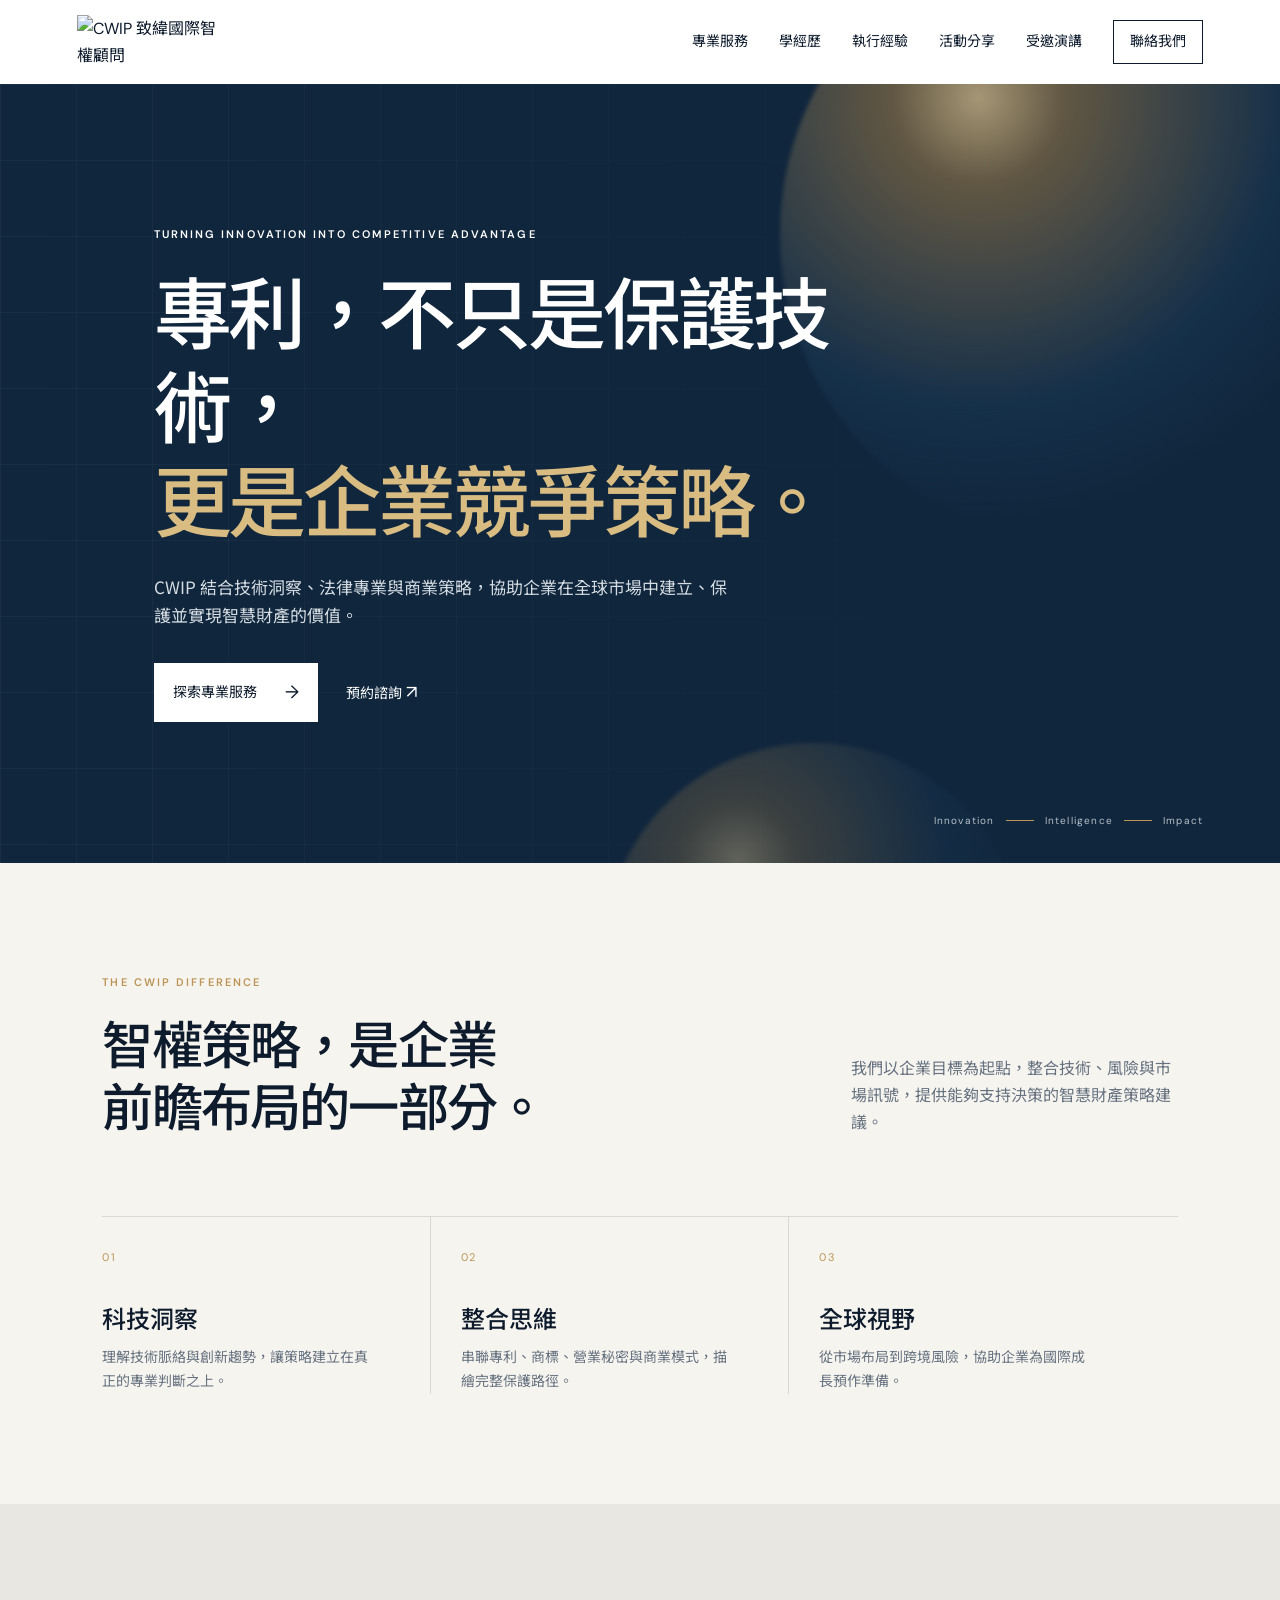
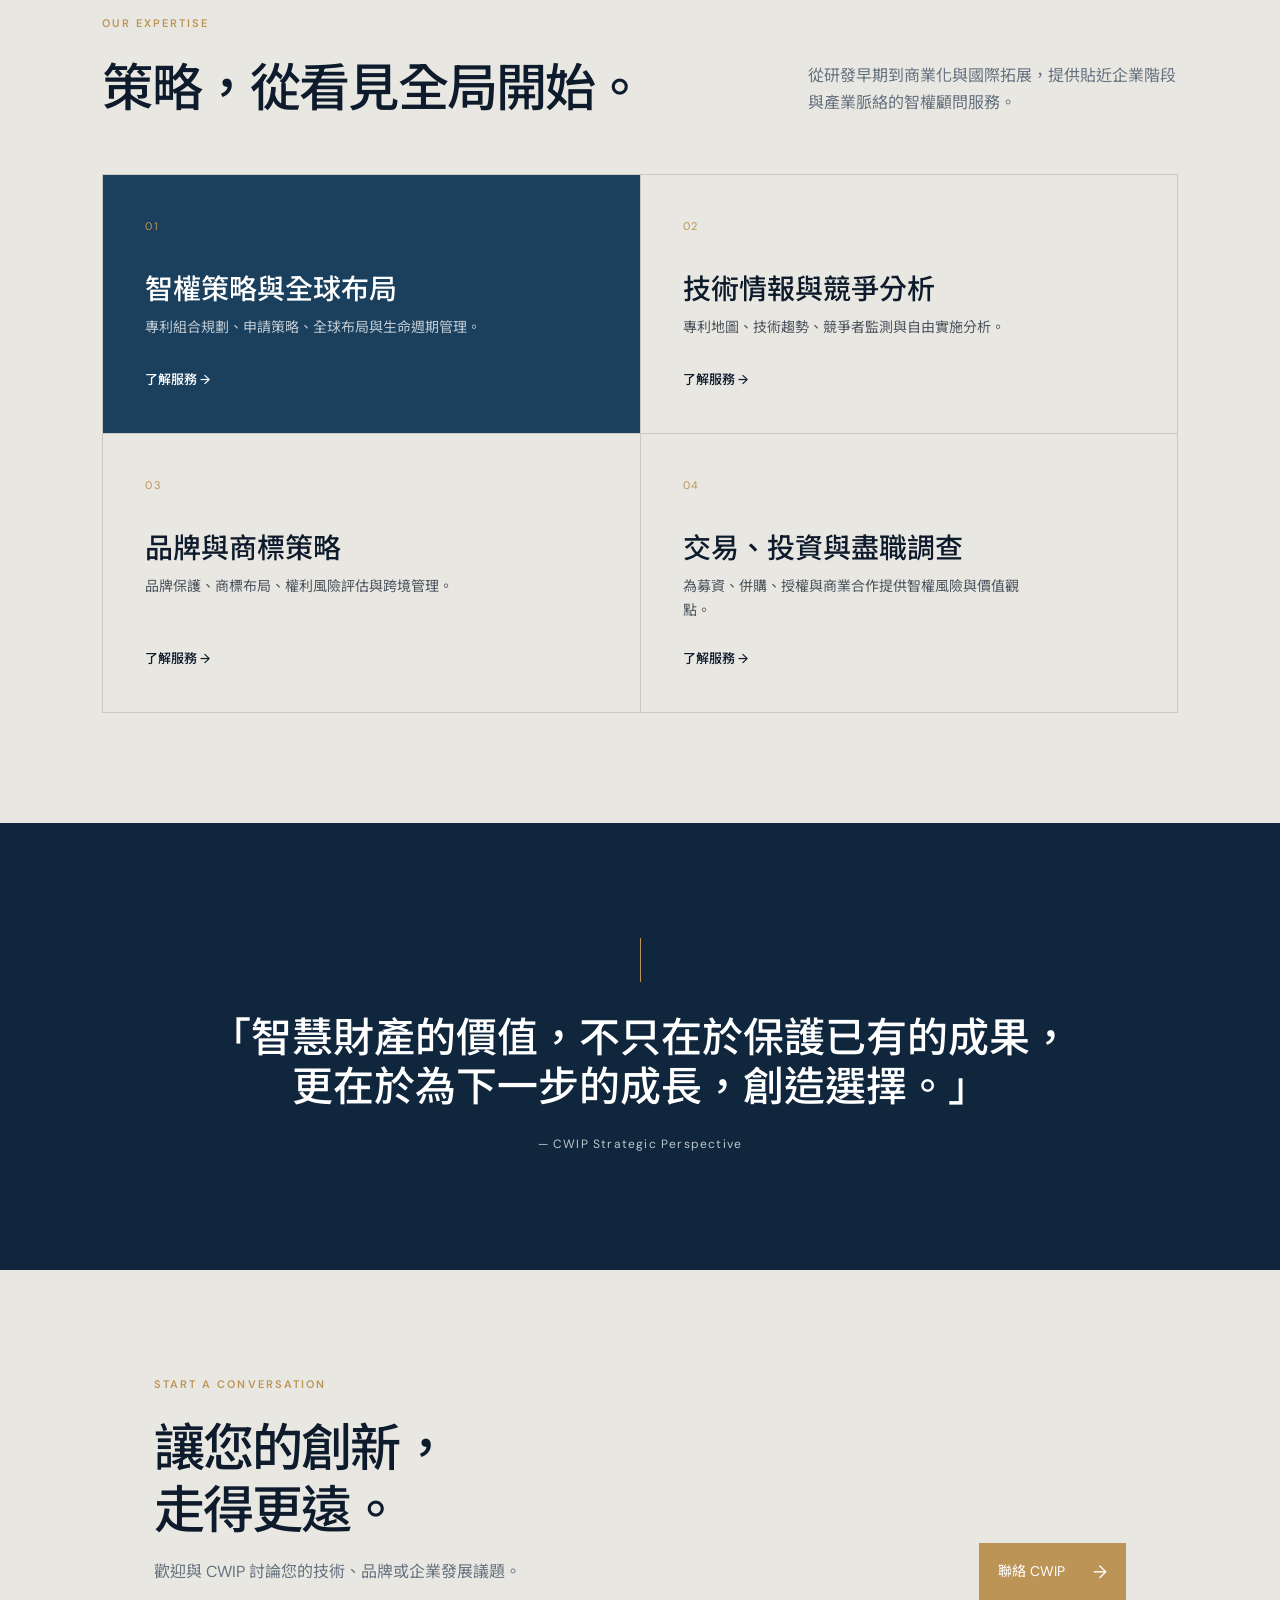
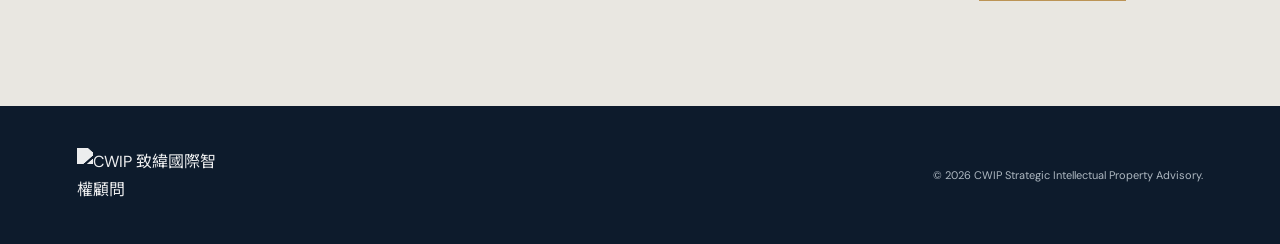
==== index.html @ 41dd4992 "Add files via upload" ====
<!doctype html>
<html lang="zh-Hant">
<head>
<meta charset="UTF-8">
<meta name="viewport" content="width=device-width,initial-scale=1.0">
<meta name="description" content="CWIP 致緯國際智權顧問｜連結創新、智慧財產與企業價值。">
<title>CWIP｜致緯國際智權顧問</title>
<link rel="preconnect" href="https://fonts.googleapis.com">
<link rel="preconnect" href="https://fonts.gstatic.com" crossorigin>
<link href="https://fonts.googleapis.com/css2?family=DM+Sans:wght@400;500;600&family=Noto+Sans+TC:wght@400;500;600&family=Playfair+Display:wght@500;600&display=swap" rel="stylesheet">
<link rel="stylesheet" href="styles.css">
</head>
<body>
<header class="site-header">
<a class="brand" href="#home" aria-label="CWIP 首頁">
<img class="brand-logo" src="assets/cwip-logo.png" alt="CWIP 致緯國際智權顧問">
<span>
<b>CWIP</b>
<small>致緯國際智權顧問</small>
</span>
</a>
<button class="menu-toggle" aria-label="開啟選單" aria-expanded="false">☰</button>
<nav>
<a href="#expertise">專業服務</a>
<a href="profile.html">學經歷</a>
<a href="experience.html">執行經驗</a>
<a href="profile.html#activities">活動分享</a>
<a href="talks.html">受邀演講</a>
<a href="#contact" class="nav-cta">聯絡我們</a>
</nav>
</header>
<main id="home">
<section class="hero">
<div class="hero-grid">
</div>
<div class="orb orb-one">
</div>
<div class="orb orb-two">
</div>
<div class="hero-content">
<p class="eyebrow">TURNING INNOVATION INTO COMPETITIVE ADVANTAGE</p>
<h1>專利，不只是保護技術，<br>
<em>更是企業競爭策略。</em>
</h1>
<p class="hero-copy">CWIP 結合技術洞察、法律專業與商業策略，協助企業在全球市場中建立、保護並實現智慧財產的價值。</p>
<div class="actions">
<a class="button light" href="#expertise">探索專業服務 <span>→</span>
</a>
<a class="text-link" href="#contact">預約諮詢 <span>↗</span>
</a>
</div>
</div>
<div class="hero-signature">
<span>Innovation</span>
<i>
</i>
<span>Intelligence</span>
<i>
</i>
<span>Impact</span>
</div>
</section>
<section class="intro section">
<p class="eyebrow gold">THE CWIP DIFFERENCE</p>
<div class="split-heading">
<h2>智權策略，是企業<br>前瞻布局的一部分。</h2>
<p>我們以企業目標為起點，整合技術、風險與市場訊號，提供能夠支持決策的智慧財產策略建議。</p>
</div>
<div class="pillars">
<article>
<span>01</span>
<h3>科技洞察</h3>
<p>理解技術脈絡與創新趨勢，讓策略建立在真正的專業判斷之上。</p>
</article>
<article>
<span>02</span>
<h3>整合思維</h3>
<p>串聯專利、商標、營業秘密與商業模式，描繪完整保護路徑。</p>
</article>
<article>
<span>03</span>
<h3>全球視野</h3>
<p>從市場布局到跨境風險，協助企業為國際成長預作準備。</p>
</article>
</div>
</section>
<section class="services section" id="expertise">
<div class="section-top">
<div>
<p class="eyebrow gold">OUR EXPERTISE</p>
<h2>策略，從看見全局開始。</h2>
</div>
<p>從研發早期到商業化與國際拓展，提供貼近企業階段與產業脈絡的智權顧問服務。</p>
</div>
<div class="service-grid">
<a href="experience.html" class="service-card featured">
<span>01</span>
<h3>智權策略與全球布局</h3>
<p>專利組合規劃、申請策略、全球布局與生命週期管理。</p>
<b>了解服務 →</b>
</a>
<a href="experience.html" class="service-card">
<span>02</span>
<h3>技術情報與競爭分析</h3>
<p>專利地圖、技術趨勢、競爭者監測與自由實施分析。</p>
<b>了解服務 →</b>
</a>
<a href="experience.html" class="service-card">
<span>03</span>
<h3>品牌與商標策略</h3>
<p>品牌保護、商標布局、權利風險評估與跨境管理。</p>
<b>了解服務 →</b>
</a>
<a href="experience.html" class="service-card">
<span>04</span>
<h3>交易、投資與盡職調查</h3>
<p>為募資、併購、授權與商業合作提供智權風險與價值觀點。</p>
<b>了解服務 →</b>
</a>
</div>
</section>
<section class="statement">
<div class="statement-line">
</div>
<blockquote>「智慧財產的價值，不只在於保護已有的成果，<br>更在於為下一步的成長，創造選擇。」</blockquote>
<p>— CWIP Strategic Perspective</p>
</section>
<section class="contact" id="contact">
<div>
<p class="eyebrow gold">START A CONVERSATION</p>
<h2>讓您的創新，<br>走得更遠。</h2>
<p>歡迎與 CWIP 討論您的技術、品牌或企業發展議題。</p>
</div>
<a class="button gold-button" href="mailto:info@cwip.com.tw">聯絡 CWIP <span>→</span>
</a>
</section>
</main>
<footer>
<a class="brand" href="#home">
<img class="brand-logo" src="assets/cwip-logo.png" alt="CWIP 致緯國際智權顧問">
<span>
<b>CWIP</b>
<small>致緯國際智權顧問</small>
</span>
</a>
<p>© 2026 CWIP Strategic Intellectual Property Advisory.</p>
</footer>
<script src="script.js">
</script>
</body>
</html>
---- styles.css ----
:root{--ink:#0d1b2c;--navy:#10263d;--blue:#1b405e;--gold:#bc9455;--paper:#f6f4ef;--muted:#667280}
*{box-sizing:border-box}
html{scroll-behavior:smooth}
body{margin:0;color:var(--ink);background:var(--paper);font-family:"DM Sans","Noto Sans TC",sans-serif;font-size:16px;line-height:1.7}
.skip-link{position:fixed;left:20px;top:-60px;z-index:99;background:#fff;color:var(--ink);padding:10px 16px;text-decoration:none;box-shadow:0 6px 20px #0003}.skip-link:focus{top:14px}
.site-header{height:84px;background:#fff;display:flex;align-items:center;justify-content:space-between;padding:0 clamp(24px,6vw,110px);position:relative;z-index:5}
.brand{display:flex;align-items:center;gap:10px;text-decoration:none;color:var(--ink)}
.brand-mark{width:36px;height:36px;fill:none;stroke:var(--gold);stroke-width:2.3;stroke-linecap:round;stroke-linejoin:round}
.brand b{display:block;font-size:20px;line-height:1;letter-spacing:.12em}
.brand small{display:block;font-size:11px;line-height:1.5;letter-spacing:.08em;margin-top:3px}
.site-header nav{display:flex;align-items:center;gap:31px}
.site-header nav a{color:var(--ink);font-size:14px;text-decoration:none}
.site-header nav a[aria-current="page"]{color:var(--gold);font-weight:600}
.site-header .nav-cta{border:1px solid var(--ink);padding:9px 16px}
.menu-toggle{display:none;border:0;background:none;font-size:24px}
.hero{min-height:650px;background:var(--navy);color:white;position:relative;overflow:hidden;padding:clamp(70px,11vw,145px) clamp(24px,12vw,215px)}
.hero-grid{position:absolute;inset:0;background-image:linear-gradient(#ffffff0a 1px,transparent 1px),linear-gradient(90deg,#ffffff0a 1px,transparent 1px);background-size:76px 76px;mask-image:linear-gradient(90deg,#000,transparent 80%)}
.orb{position:absolute;border-radius:50%;filter:blur(2px);background:radial-gradient(circle at 32% 28%,#d8bd88 0,#7c6745 14%,#18344e 50%,transparent 70%);opacity:.75}
.orb-one{height:620px;width:620px;right:-120px;top:-160px}
.orb-two{height:420px;width:420px;right:20%;bottom:-300px;opacity:.4}
.hero-content{position:relative;max-width:770px}
.eyebrow{font-size:11px;letter-spacing:.19em;font-weight:600;margin:0 0 22px}
.gold{color:var(--gold)}
h1,h2,h3,blockquote{font-family:"Playfair Display","Noto Sans TC",serif;font-weight:500;line-height:1.2}
h1{font-size:clamp(45px,6.1vw,81px);letter-spacing:-.04em;margin:0 0 26px}
h1 em{color:#d9bc82;font-style:normal}
.hero-copy{font-family:"Noto Sans TC",sans-serif;max-width:580px;font-size:17px;color:#d4dce2;margin:0 0 33px}
.actions{display:flex;align-items:center;gap:28px}
.button{display:inline-flex;gap:28px;align-items:center;text-decoration:none;padding:14px 19px;font-size:14px;transition:.2s}
.button:hover{transform:translateY(-2px)}
.button.light{background:#fff;color:var(--ink)}
.button span,.text-link span{font-size:18px}
.text-link{color:white;text-decoration:none;font-size:14px}
.hero-signature{position:absolute;bottom:34px;right:clamp(24px,6vw,110px);font-size:10px;letter-spacing:.12em;color:#b7c1c9;display:flex;gap:11px;align-items:center}
.hero-signature i{width:28px;height:1px;background:var(--gold)}
.section{padding:110px clamp(24px,8vw,145px)}
.split-heading{display:grid;grid-template-columns:1.35fr .65fr;gap:70px;align-items:end}
.split-heading h2,.section-top h2,.contact h2{font-size:clamp(34px,4vw,56px);letter-spacing:-.035em;margin:0}
.split-heading p,.section-top>p{color:var(--muted);margin:0;max-width:370px}
.pillars{display:grid;grid-template-columns:repeat(3,1fr);gap:0;margin-top:80px;border-top:1px solid #d9d8d3}
.pillars article{padding:25px 30px 0 0;border-right:1px solid #d9d8d3;margin-right:30px}
.pillars article:last-child{border:0}
.pillars span,.service-card span{font-size:11px;color:var(--gold);letter-spacing:.14em}
.pillars h3{font-size:24px;margin:35px 0 13px}
.pillars p{font-size:14px;margin:0;color:var(--muted);max-width:270px}
.services{background:#e9e7e1}
.section-top{display:flex;align-items:end;justify-content:space-between;gap:35px}
.service-grid{display:grid;grid-template-columns:repeat(2,1fr);margin-top:58px;gap:1px;background:#c9c8c2;border:1px solid #c9c8c2}
.service-card{color:var(--ink);background:#e9e7e1;text-decoration:none;padding:42px;min-height:258px;display:flex;flex-direction:column;transition:.25s}
.service-card:hover{background:#fff}
.service-card.featured{background:var(--blue);color:#fff}
.service-card h3{font-size:28px;margin:35px 0 12px}
.service-card p{font-size:14px;color:inherit;opacity:.72;max-width:350px;margin:0}
.service-card b{font-size:13px;margin-top:auto;padding-top:25px;font-weight:500}
.statement{background:var(--navy);color:#fff;padding:115px clamp(24px,12vw,215px);text-align:center}
.statement-line{width:1px;height:44px;background:var(--gold);margin:0 auto 29px}
.statement blockquote{font-size:clamp(25px,3.2vw,43px);margin:0}
.statement p{color:#bdc7ce;font-size:12px;letter-spacing:.1em;margin:25px 0 0}
.perspective{background:#fff}
.dark{color:var(--ink)}
.insight-grid{display:grid;grid-template-columns:1.25fr 1fr 1fr;gap:20px;margin-top:54px}
.insight{background:var(--paper);padding:31px;min-height:260px;display:flex;flex-direction:column}
.main-insight{background:var(--blue);color:#fff}
.insight p{font-size:10px;letter-spacing:.13em;margin:0;color:var(--gold)}
.insight h3{font-size:25px;margin:24px 0}
.insight a{color:inherit;text-decoration:none;font-size:13px;margin-top:auto}
.contact{display:flex;justify-content:space-between;gap:40px;align-items:end;padding:105px clamp(24px,12vw,215px);background:#e9e7e1}
.contact h2{margin:0 0 20px}
.contact p:not(.eyebrow){color:var(--muted)}
.gold-button{background:var(--gold);color:#fff;white-space:nowrap}
footer{padding:42px clamp(24px,6vw,110px);background:var(--ink);color:#aeb8c1;display:flex;align-items:center;justify-content:space-between}
footer .brand{color:white}
footer p{font-size:11px;margin:0}
@media(max-width:720px){.site-header{height:70px}
.menu-toggle{display:block}
.site-header nav{display:none;position:absolute;top:70px;left:0;right:0;background:#fff;padding:20px 24px;flex-direction:column;align-items:flex-start;gap:18px;box-shadow:0 8px 16px #0002}
.site-header nav.open{display:flex}
.hero{min-height:625px;padding-top:100px}
.hero-signature{left:24px;right:auto}
.split-heading,.section-top{display:block}
.split-heading p,.section-top>p{margin-top:25px}
.pillars,.service-grid,.insight-grid{grid-template-columns:1fr}
.pillars{margin-top:50px}
.pillars article{border-right:0;border-bottom:1px solid #d9d8d3;margin:0;padding:25px 0}
.pillars article:last-child{border-bottom:0}
.service-card{min-height:225px;padding:30px}
.contact{display:block;padding-top:75px;padding-bottom:75px}
.contact .button{margin-top:25px}
footer{display:block}
footer p{margin-top:20px}
.section{padding-top:75px;padding-bottom:75px}
}

.brand-logo{width:150px;height:54px;object-fit:cover;object-position:center}.brand:has(.brand-logo) span{display:none}footer .brand-logo{filter:brightness(0) invert(1);opacity:.92}.page-hero{padding:112px clamp(24px,12vw,215px) 126px;background:var(--navy);color:#fff;position:relative;overflow:hidden}
.page-hero:after{content:"";position:absolute;width:560px;height:560px;border:1px solid #bc945566;border-radius:50%;right:-180px;top:-100px;box-shadow:0 0 0 65px #bc945511,0 0 0 130px #bc94550b}
.page-hero>*{position:relative;z-index:1}
.page-hero h1{max-width:860px}
.profile-hero-copy>p:last-child,.page-hero>p:last-child{max-width:570px;color:#c4d0d8;font-family:"Noto Sans TC",sans-serif}
.profile-hero-copy{position:relative;z-index:1}.profile-highlights{position:relative;z-index:1;display:grid;grid-template-columns:repeat(3,1fr);max-width:850px;margin:62px 0 0;border-top:1px solid #ffffff30}.profile-highlights div{padding:19px 25px 0 0}.profile-highlights dt{font:500 21px "Playfair Display","Noto Sans TC",serif;color:#d9bc82}.profile-highlights dd{margin:3px 0 0;color:#aebcc7;font-size:12px;letter-spacing:.06em}.profile-subnav{position:sticky;top:0;z-index:4;display:flex;justify-content:center;gap:clamp(22px,4vw,56px);padding:15px 24px;background:#f6f4eff2;border-bottom:1px solid #d9d8d3;backdrop-filter:blur(12px)}.profile-subnav a{color:var(--ink);font-size:13px;text-decoration:none}.profile-subnav a:hover{color:var(--gold)}
.profile-intro{display:grid;grid-template-columns:.6fr .48fr 1.05fr;gap:54px;align-items:center}.profile-photo{margin:0;height:400px;background:#d7d8d8;overflow:hidden}.profile-photo img{width:100%;height:100%;object-fit:cover;object-position:center top}
.profile-photo{position:relative}.profile-photo figcaption{position:absolute;left:0;right:0;bottom:0;padding:32px 16px 13px;background:linear-gradient(transparent,#0d1b2ccc);color:#fff;font-size:10px;letter-spacing:.08em}
.profile-name h2{font-size:clamp(48px,5vw,70px);margin:0}
.monogram{margin-top:31px;width:76px;height:76px;display:grid;place-items:center;border:1px solid var(--gold);font:500 27px "Playfair Display";color:var(--gold)}
.lead{font-family:"Playfair Display","Noto Sans TC",serif;font-size:27px;line-height:1.55;margin-top:0}
.profile-intro p:not(.lead){color:var(--muted)}
.expertise-tags{display:flex;flex-wrap:wrap;gap:8px;margin-top:24px}.expertise-tags span{border:1px solid #d0ccc1;padding:6px 11px;color:var(--blue);font-size:12px;background:#fff}
.profile-section{background:#e9e7e1}
.profile-section h2,.qualifications h2{font-size:clamp(35px,4vw,54px);margin:0 0 45px}
.credential-grid{display:grid;grid-template-columns:repeat(2,1fr);gap:1px;background:#c9c8c2}
.credential-grid article{background:#e9e7e1;padding:37px}
.credential-grid h3{font-size:28px;margin:31px 0 10px}
.credential-grid p{margin:0;color:var(--muted)}
.career-section{background:#fff}
.timeline{margin-top:55px;border-top:1px solid #d9d8d3}
.timeline div{display:flex;justify-content:space-between;gap:30px;padding:20px 0;border-bottom:1px solid #d9d8d3}
.timeline b{font-size:17px;font-weight:500}
.timeline span{color:var(--muted);font-size:14px}
.activities{background:#fff}.activity-grid{display:grid;grid-template-columns:repeat(3,1fr);gap:18px;margin-top:54px}.activity-grid figure{margin:0;min-height:220px;position:relative;overflow:hidden;background:#d5d7d8}.activity-grid .activity-wide{grid-column:span 2}.activity-grid img{width:100%;height:100%;position:absolute;inset:0;object-fit:cover;transition:transform .35s}.activity-grid figure:hover img{transform:scale(1.04)}.activity-grid figcaption{position:absolute;bottom:0;left:0;right:0;padding:28px 18px 16px;color:#fff;font-size:13px;background:linear-gradient(transparent,#000b)}.qualifications{background:var(--ink);color:#fff}
.qualification-list{border-top:1px solid #ffffff33}
.qualification-list p{margin:0;padding:18px 0;border-bottom:1px solid #ffffff33;color:#d8e0e5;display:grid;grid-template-columns:54px 1fr;gap:18px}.qualification-list b{color:var(--gold);font:500 14px "Playfair Display"}.qualification-list span{display:block}
.experience-hero{background:#173650}
.project-overview{padding-top:45px;padding-bottom:45px}
.stat-row{display:grid;grid-template-columns:repeat(3,1fr)}
.stat-row div{padding:10px 35px;border-right:1px solid #d9d8d3}
.stat-row div:first-child{padding-left:0}
.stat-row div:last-child{border:0}
.stat-row strong{font:500 clamp(38px,5vw,68px)/1 "Playfair Display";color:var(--gold);display:block}
.stat-row span{font-size:13px;color:var(--muted)}
.project-section{border-top:1px solid #d9d8d3}
.project-section.alternate{background:#e9e7e1}
.case-columns{display:grid;grid-template-columns:1fr 1fr;gap:60px;margin-top:50px}
.case-columns ul{margin:0;padding:0;list-style:none}
.case-columns li{padding:15px 0 15px 20px;border-bottom:1px solid #d9d8d3;position:relative;font-size:15px}
.case-columns li:before{content:"";width:5px;height:5px;border-radius:50%;background:var(--gold);position:absolute;left:0;top:27px}
.governance{margin-top:45px;max-width:830px}
.governance p{font-size:18px;border-left:2px solid var(--gold);padding:7px 0 7px 22px}
.governance b{display:block;font-size:13px;letter-spacing:.1em;text-transform:uppercase;margin-bottom:7px}
.talks-hero{background:#173650}.talk-intro{display:grid;grid-template-columns:.45fr 1.2fr;gap:75px;align-items:center}.talk-intro h2,.talk-section h2,.talk-gallery h2{font-size:clamp(34px,4vw,54px);margin:0 0 20px}.talk-intro p:last-child{max-width:600px;color:var(--muted)}.talk-number{font:500 clamp(100px,14vw,180px)/.8 "Playfair Display";color:var(--gold);letter-spacing:-.08em}.talk-number sup{font-size:.35em;letter-spacing:0}.talk-section{background:#fff;border-top:1px solid #d9d8d3}.talk-section.alternate{background:#e9e7e1}.talk-list{margin-top:45px;border-top:1px solid #d9d8d3}.talk-list div{display:grid;grid-template-columns:.32fr 1fr;gap:30px;padding:24px 0;border-bottom:1px solid #d9d8d3}.talk-list b{font-family:"Playfair Display","Noto Sans TC",serif;font-size:23px;font-weight:500}.talk-list span{color:var(--muted)}.topic-grid{display:grid;grid-template-columns:repeat(3,1fr);gap:1px;background:#c9c8c2;margin-top:45px}.topic-grid article{background:#e9e7e1;padding:29px;font-family:"Playfair Display","Noto Sans TC",serif;font-size:20px;min-height:130px}.talk-gallery{background:#fff}
@media(max-width:720px){.brand-logo{width:126px;height:45px}.page-hero{padding-top:78px;padding-bottom:85px}
.profile-highlights{grid-template-columns:1fr;margin-top:42px}.profile-highlights div{padding:14px 0;border-bottom:1px solid #ffffff20}.profile-subnav{justify-content:flex-start;overflow-x:auto;white-space:nowrap;scrollbar-width:none}.profile-subnav::-webkit-scrollbar{display:none}
.profile-intro,.case-columns{grid-template-columns:1fr;gap:35px}.profile-photo{height:420px}.activity-grid{grid-template-columns:1fr}.activity-grid .activity-wide{grid-column:auto}
.lead{font-size:23px}
.credential-grid{grid-template-columns:1fr}
.timeline div{display:block}
.timeline span{display:block;margin-top:5px}
.stat-row{grid-template-columns:1fr;gap:22px}
.talk-intro{grid-template-columns:1fr;gap:28px}.talk-list div{grid-template-columns:1fr;gap:7px}.topic-grid{grid-template-columns:1fr}
.stat-row div{padding:0;border:0}
.case-columns{margin-top:28px}
}
@media(prefers-reduced-motion:reduce){html{scroll-behavior:auto}*,*:before,*:after{transition-duration:.01ms!important;animation-duration:.01ms!important}}
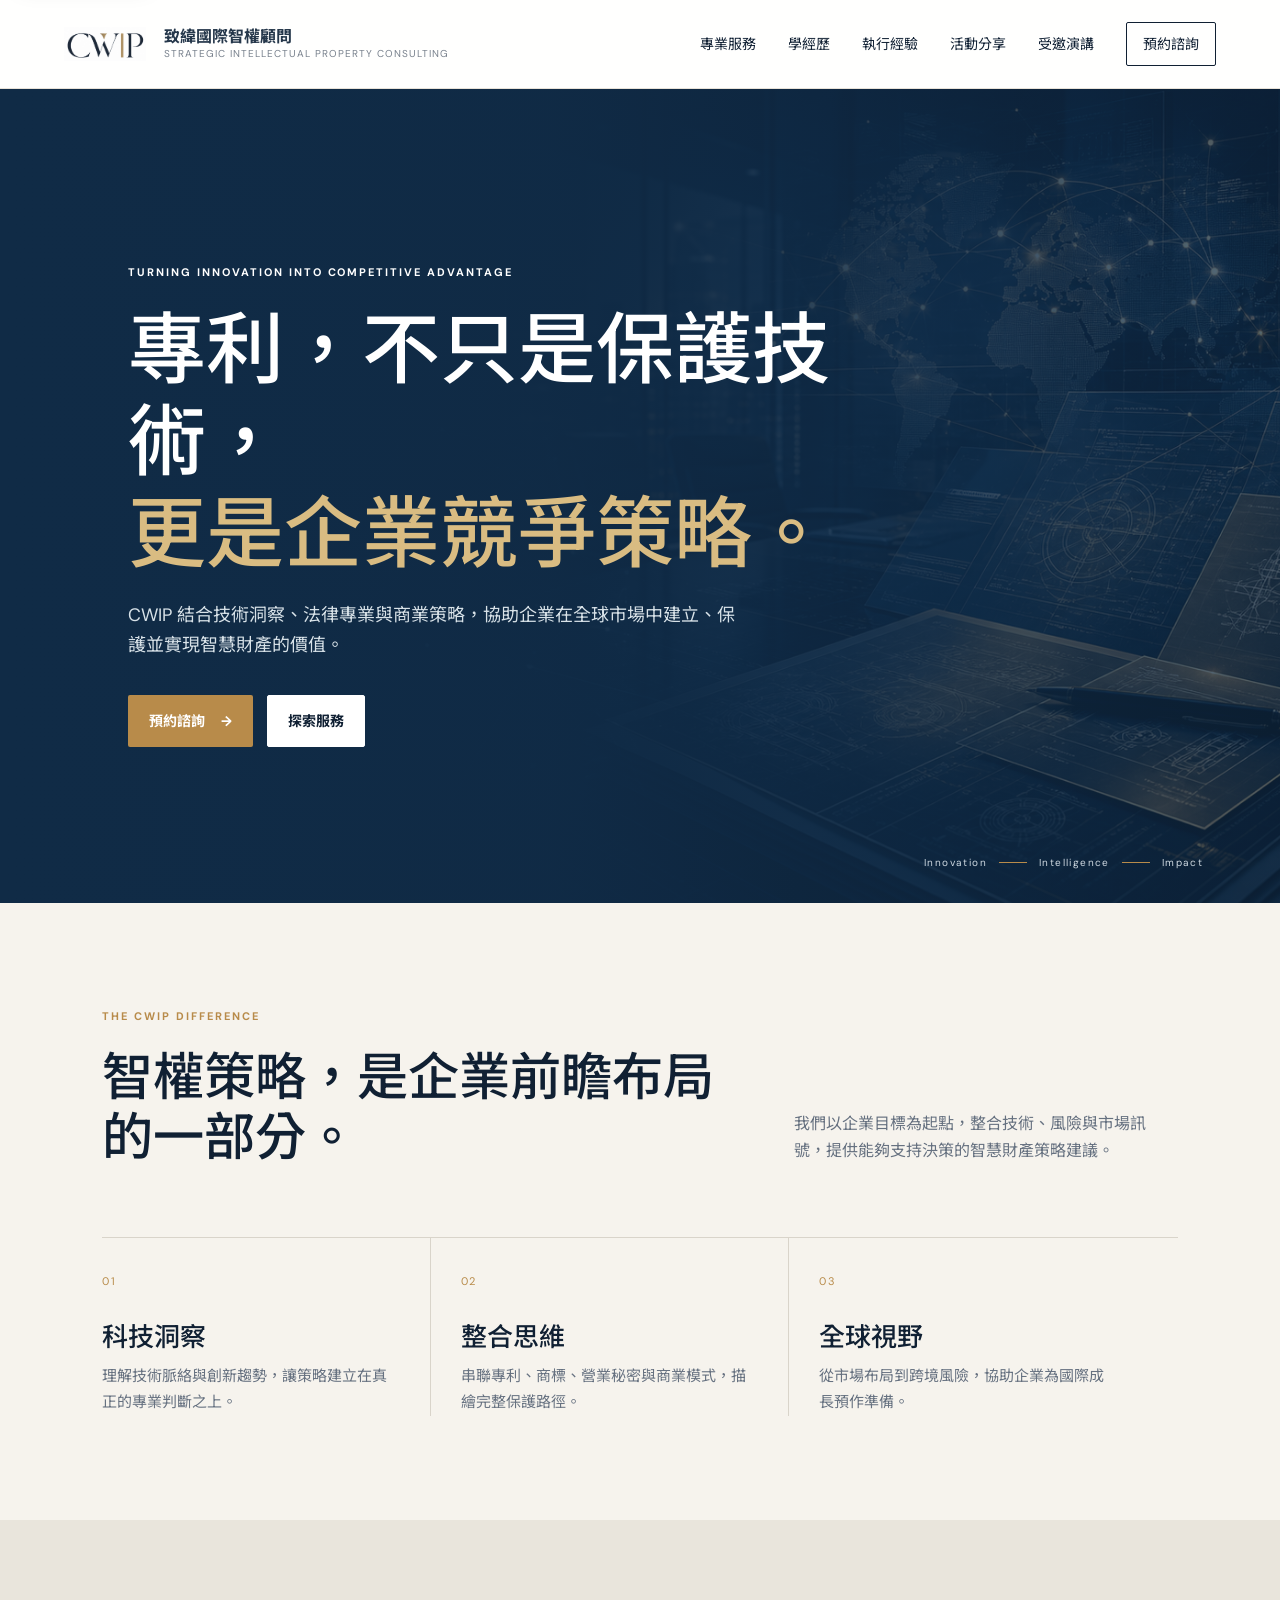
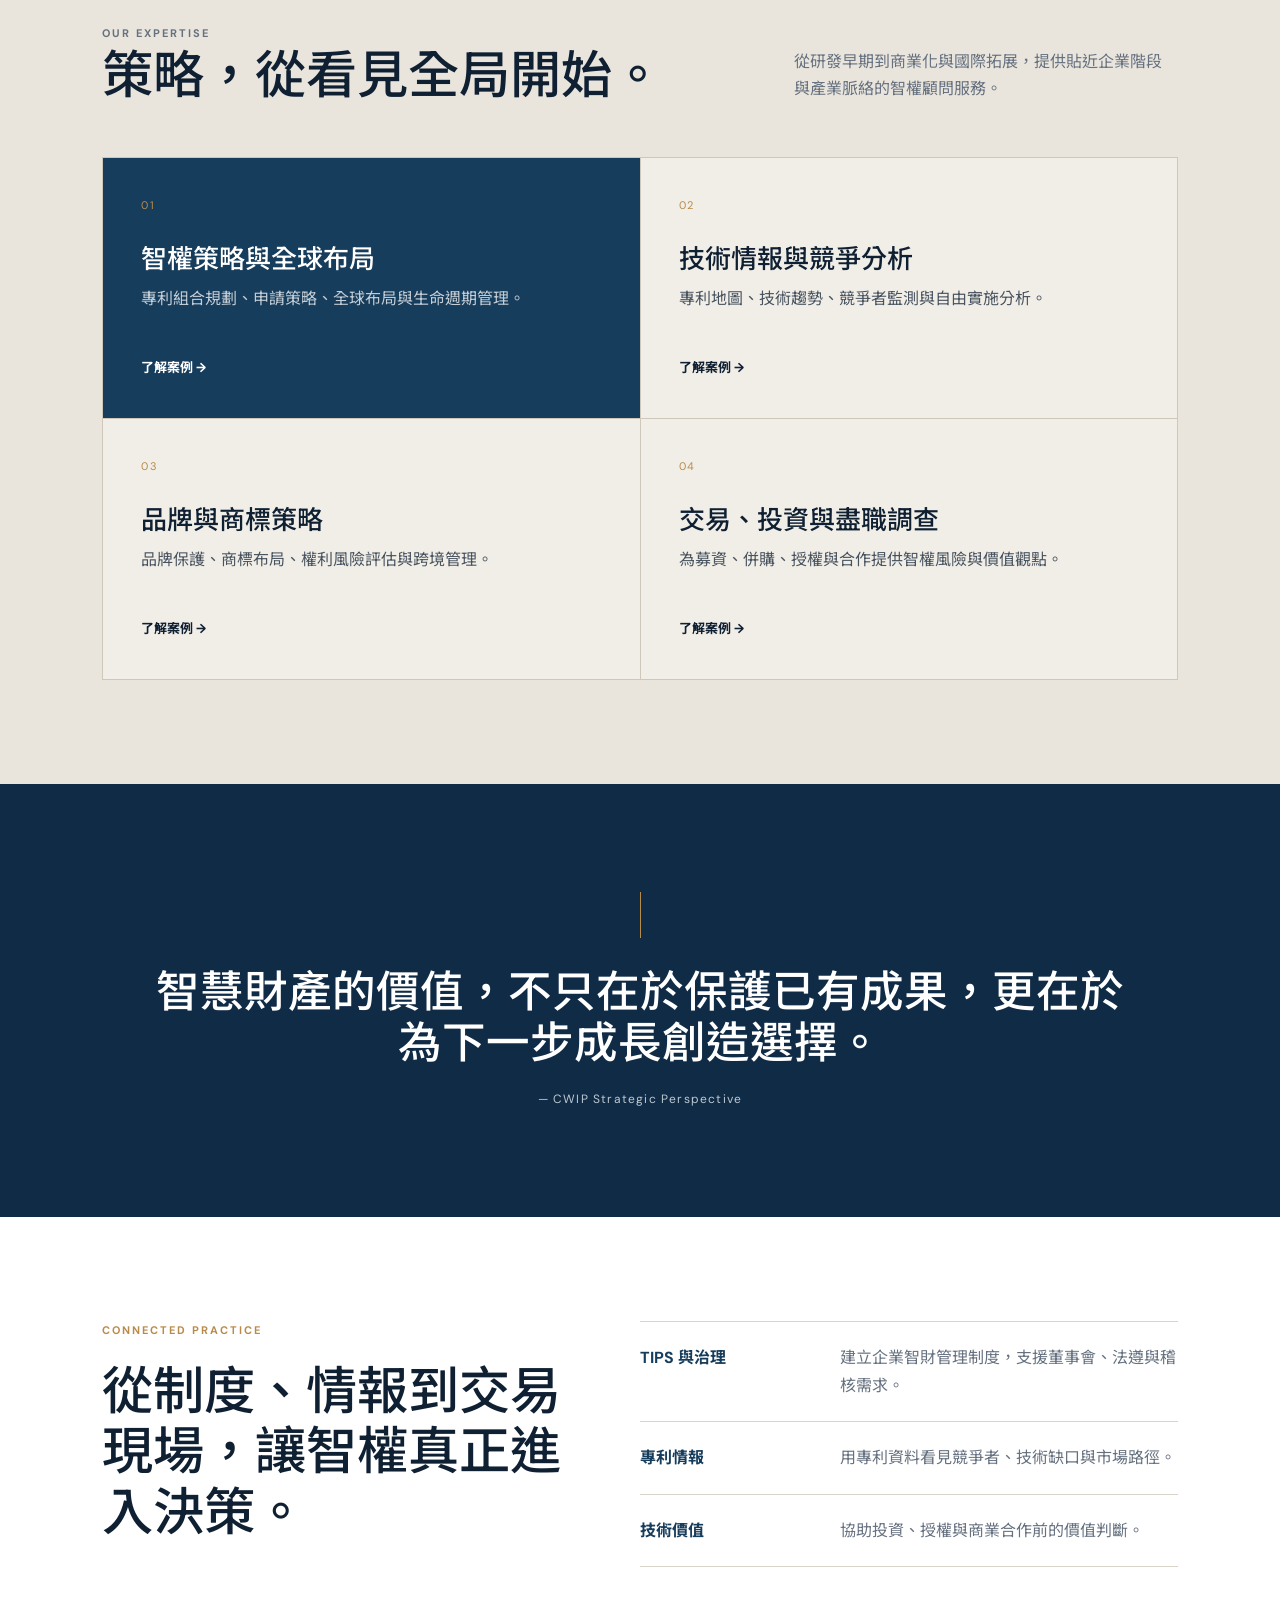
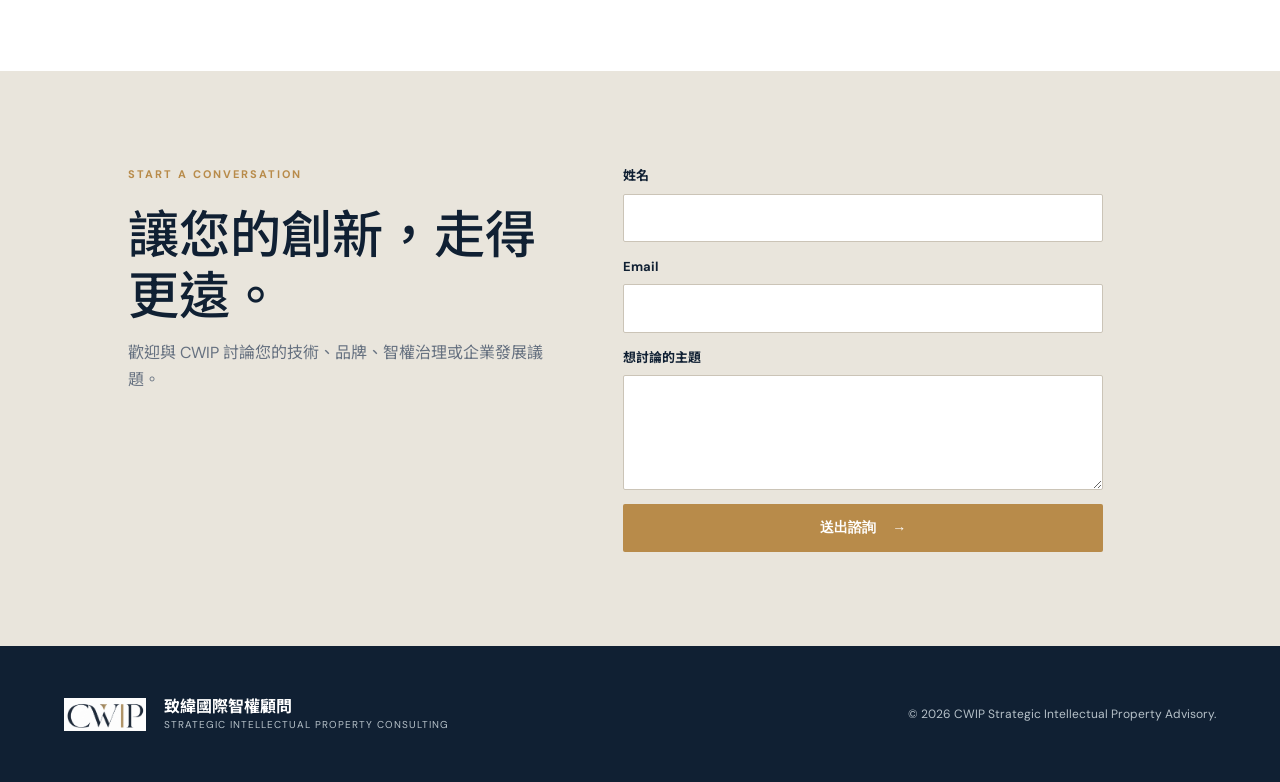
==== commit d2713029: "CWIPv2" ====
--- a/index.html
+++ b/index.html
@@ -1,151 +1,130 @@
 <!doctype html>
-<html lang="zh-Hant">
-<head>
-<meta charset="UTF-8">
-<meta name="viewport" content="width=device-width,initial-scale=1.0">
-<meta name="description" content="CWIP 致緯國際智權顧問｜連結創新、智慧財產與企業價值。">
-<title>CWIP｜致緯國際智權顧問</title>
-<link rel="preconnect" href="https://fonts.googleapis.com">
-<link rel="preconnect" href="https://fonts.gstatic.com" crossorigin>
-<link href="https://fonts.googleapis.com/css2?family=DM+Sans:wght@400;500;600&family=Noto+Sans+TC:wght@400;500;600&family=Playfair+Display:wght@500;600&display=swap" rel="stylesheet">
-<link rel="stylesheet" href="styles.css">
+<html lang="zh-Hant">
+<head>
+  <meta charset="UTF-8">
+  <meta name="viewport" content="width=device-width, initial-scale=1.0">
+  <title>CWIP｜致緯國際智權顧問</title>
+  <meta name="description" content="CWIP 致緯國際智權顧問，結合技術洞察、法律專業與商業策略，協助企業建立智慧財產競爭優勢。">
+  <meta name="keywords" content="CWIP,致緯國際智權顧問,智慧財產,專利布局,智權策略,TIPS,技術鑑價">
+  <meta property="og:title" content="CWIP｜致緯國際智權顧問">
+  <meta property="og:description" content="Strategic Intellectual Property Consulting for innovation-driven companies.">
+  <meta property="og:type" content="website">
+  <meta property="og:image" content="assets/cwip-logo.png">
+  <link rel="icon" type="image/png" href="assets/cwip-logo.png">
+  <link rel="preconnect" href="https://fonts.googleapis.com">
+  <link rel="preconnect" href="https://fonts.gstatic.com" crossorigin>
+  <link href="https://fonts.googleapis.com/css2?family=DM+Sans:wght@400;500;600;700&family=Noto+Sans+TC:wght@400;500;600;700&family=Playfair+Display:wght@500;600&display=swap" rel="stylesheet">
+  <link rel="stylesheet" href="styles.css">
 </head>
-<body>
-<header class="site-header">
-<a class="brand" href="#home" aria-label="CWIP 首頁">
-<img class="brand-logo" src="assets/cwip-logo.png" alt="CWIP 致緯國際智權顧問">
-<span>
-<b>CWIP</b>
-<small>致緯國際智權顧問</small>
-</span>
-</a>
-<button class="menu-toggle" aria-label="開啟選單" aria-expanded="false">☰</button>
-<nav>
-<a href="#expertise">專業服務</a>
-<a href="profile.html">學經歷</a>
-<a href="experience.html">執行經驗</a>
-<a href="profile.html#activities">活動分享</a>
-<a href="talks.html">受邀演講</a>
-<a href="#contact" class="nav-cta">聯絡我們</a>
-</nav>
-</header>
-<main id="home">
-<section class="hero">
-<div class="hero-grid">
-</div>
-<div class="orb orb-one">
-</div>
-<div class="orb orb-two">
-</div>
-<div class="hero-content">
-<p class="eyebrow">TURNING INNOVATION INTO COMPETITIVE ADVANTAGE</p>
-<h1>專利，不只是保護技術，<br>
-<em>更是企業競爭策略。</em>
-</h1>
-<p class="hero-copy">CWIP 結合技術洞察、法律專業與商業策略，協助企業在全球市場中建立、保護並實現智慧財產的價值。</p>
-<div class="actions">
-<a class="button light" href="#expertise">探索專業服務 <span>→</span>
-</a>
-<a class="text-link" href="#contact">預約諮詢 <span>↗</span>
-</a>
-</div>
-</div>
-<div class="hero-signature">
-<span>Innovation</span>
-<i>
-</i>
-<span>Intelligence</span>
-<i>
-</i>
-<span>Impact</span>
-</div>
-</section>
-<section class="intro section">
-<p class="eyebrow gold">THE CWIP DIFFERENCE</p>
-<div class="split-heading">
-<h2>智權策略，是企業<br>前瞻布局的一部分。</h2>
-<p>我們以企業目標為起點，整合技術、風險與市場訊號，提供能夠支持決策的智慧財產策略建議。</p>
-</div>
-<div class="pillars">
-<article>
-<span>01</span>
-<h3>科技洞察</h3>
-<p>理解技術脈絡與創新趨勢，讓策略建立在真正的專業判斷之上。</p>
-</article>
-<article>
-<span>02</span>
-<h3>整合思維</h3>
-<p>串聯專利、商標、營業秘密與商業模式，描繪完整保護路徑。</p>
-</article>
-<article>
-<span>03</span>
-<h3>全球視野</h3>
-<p>從市場布局到跨境風險，協助企業為國際成長預作準備。</p>
-</article>
-</div>
-</section>
-<section class="services section" id="expertise">
-<div class="section-top">
-<div>
-<p class="eyebrow gold">OUR EXPERTISE</p>
-<h2>策略，從看見全局開始。</h2>
-</div>
-<p>從研發早期到商業化與國際拓展，提供貼近企業階段與產業脈絡的智權顧問服務。</p>
-</div>
-<div class="service-grid">
-<a href="experience.html" class="service-card featured">
-<span>01</span>
-<h3>智權策略與全球布局</h3>
-<p>專利組合規劃、申請策略、全球布局與生命週期管理。</p>
-<b>了解服務 →</b>
-</a>
-<a href="experience.html" class="service-card">
-<span>02</span>
-<h3>技術情報與競爭分析</h3>
-<p>專利地圖、技術趨勢、競爭者監測與自由實施分析。</p>
-<b>了解服務 →</b>
-</a>
-<a href="experience.html" class="service-card">
-<span>03</span>
-<h3>品牌與商標策略</h3>
-<p>品牌保護、商標布局、權利風險評估與跨境管理。</p>
-<b>了解服務 →</b>
-</a>
-<a href="experience.html" class="service-card">
-<span>04</span>
-<h3>交易、投資與盡職調查</h3>
-<p>為募資、併購、授權與商業合作提供智權風險與價值觀點。</p>
-<b>了解服務 →</b>
-</a>
-</div>
-</section>
-<section class="statement">
-<div class="statement-line">
-</div>
-<blockquote>「智慧財產的價值，不只在於保護已有的成果，<br>更在於為下一步的成長，創造選擇。」</blockquote>
-<p>— CWIP Strategic Perspective</p>
-</section>
-<section class="contact" id="contact">
-<div>
-<p class="eyebrow gold">START A CONVERSATION</p>
-<h2>讓您的創新，<br>走得更遠。</h2>
-<p>歡迎與 CWIP 討論您的技術、品牌或企業發展議題。</p>
-</div>
-<a class="button gold-button" href="mailto:info@cwip.com.tw">聯絡 CWIP <span>→</span>
-</a>
-</section>
-</main>
-<footer>
-<a class="brand" href="#home">
-<img class="brand-logo" src="assets/cwip-logo.png" alt="CWIP 致緯國際智權顧問">
-<span>
-<b>CWIP</b>
-<small>致緯國際智權顧問</small>
-</span>
-</a>
-<p>© 2026 CWIP Strategic Intellectual Property Advisory.</p>
-</footer>
-<script src="script.js">
-</script>
-</body>
+<body>
+  <a class="skip-link" href="#main-content">跳至主要內容</a>
+  <header class="site-header">
+    <a class="brand" href="index.html" aria-label="CWIP 首頁">
+      <img class="brand-logo" src="assets/cwip-logo.png" alt="CWIP logo">
+      <span class="brand-copy">
+        <span>致緯國際智權顧問</span>
+        <small>Strategic Intellectual Property Consulting</small>
+      </span>
+    </a>
+    <button class="menu-toggle" aria-label="開啟選單" aria-expanded="false">☰</button>
+    <nav aria-label="主要導覽">
+      <a href="#expertise">專業服務</a>
+      <a href="profile.html">學經歷</a>
+      <a href="experience.html">執行經驗</a>
+      <a href="profile.html#activities">活動分享</a>
+      <a href="talks.html">受邀演講</a>
+      <a class="nav-cta" href="#contact">預約諮詢</a>
+    </nav>
+  </header>
+
+  <main id="main-content">
+    <section class="hero">
+      <div class="hero-media" aria-hidden="true">
+        <img src="assets/cwip-hero-strategy-bg.png" alt="">
+      </div>
+      <div class="hero-content">
+        <p class="eyebrow">TURNING INNOVATION INTO COMPETITIVE ADVANTAGE</p>
+        <h1>專利，不只是保護技術，<em>更是企業競爭策略。</em></h1>
+        <p class="hero-copy">CWIP 結合技術洞察、法律專業與商業策略，協助企業在全球市場中建立、保護並實現智慧財產的價值。</p>
+        <div class="actions">
+          <a class="button primary" href="#contact">預約諮詢 <span>→</span></a>
+          <a class="button secondary" href="#expertise">探索服務</a>
+        </div>
+      </div>
+      <div class="hero-signature">
+        <span>Innovation</span><i></i><span>Intelligence</span><i></i><span>Impact</span>
+      </div>
+    </section>
+
+    <section class="section intro">
+      <p class="eyebrow gold">THE CWIP DIFFERENCE</p>
+      <div class="split-heading">
+        <h2>智權策略，是企業前瞻布局的一部分。</h2>
+        <p>我們以企業目標為起點，整合技術、風險與市場訊號，提供能夠支持決策的智慧財產策略建議。</p>
+      </div>
+      <div class="pillars">
+        <article><span>01</span><h3>科技洞察</h3><p>理解技術脈絡與創新趨勢，讓策略建立在真正的專業判斷之上。</p></article>
+        <article><span>02</span><h3>整合思維</h3><p>串聯專利、商標、營業秘密與商業模式，描繪完整保護路徑。</p></article>
+        <article><span>03</span><h3>全球視野</h3><p>從市場布局到跨境風險，協助企業為國際成長預作準備。</p></article>
+      </div>
+    </section>
+
+    <section class="section services" id="expertise">
+      <div class="section-top">
+        <div>
+          <p class="eyebrow gold">OUR EXPERTISE</p>
+          <h2>策略，從看見全局開始。</h2>
+        </div>
+        <p>從研發早期到商業化與國際拓展，提供貼近企業階段與產業脈絡的智權顧問服務。</p>
+      </div>
+      <div class="service-grid">
+        <a class="service-card featured" href="experience.html"><span>01</span><h3>智權策略與全球布局</h3><p>專利組合規劃、申請策略、全球布局與生命週期管理。</p><b>了解案例 →</b></a>
+        <a class="service-card" href="experience.html"><span>02</span><h3>技術情報與競爭分析</h3><p>專利地圖、技術趨勢、競爭者監測與自由實施分析。</p><b>了解案例 →</b></a>
+        <a class="service-card" href="experience.html"><span>03</span><h3>品牌與商標策略</h3><p>品牌保護、商標布局、權利風險評估與跨境管理。</p><b>了解案例 →</b></a>
+        <a class="service-card" href="experience.html"><span>04</span><h3>交易、投資與盡職調查</h3><p>為募資、併購、授權與合作提供智權風險與價值觀點。</p><b>了解案例 →</b></a>
+      </div>
+    </section>
+
+    <section class="statement">
+      <div class="statement-line"></div>
+      <blockquote>智慧財產的價值，不只在於保護已有成果，更在於為下一步成長創造選擇。</blockquote>
+      <p>— CWIP Strategic Perspective</p>
+    </section>
+
+    <section class="section feature-band">
+      <div>
+        <p class="eyebrow gold">CONNECTED PRACTICE</p>
+        <h2>從制度、情報到交易現場，讓智權真正進入決策。</h2>
+      </div>
+      <div class="feature-list">
+        <p><b>TIPS 與治理</b><span>建立企業智財管理制度，支援董事會、法遵與稽核需求。</span></p>
+        <p><b>專利情報</b><span>用專利資料看見競爭者、技術缺口與市場路徑。</span></p>
+        <p><b>技術價值</b><span>協助投資、授權與商業合作前的價值判斷。</span></p>
+      </div>
+    </section>
+
+    <section class="contact" id="contact">
+      <div>
+        <p class="eyebrow gold">START A CONVERSATION</p>
+        <h2>讓您的創新，走得更遠。</h2>
+        <p>歡迎與 CWIP 討論您的技術、品牌、智權治理或企業發展議題。</p>
+      </div>
+      <form class="contact-form" action="mailto:info@cwip.com.tw" method="post" enctype="text/plain">
+        <label>姓名<input name="name" autocomplete="name" required></label>
+        <label>Email<input type="email" name="email" autocomplete="email" required></label>
+        <label>想討論的主題<textarea name="message" rows="4"></textarea></label>
+        <button class="button primary" type="submit">送出諮詢 <span>→</span></button>
+      </form>
+    </section>
+  </main>
+
+  <footer>
+    <a class="brand" href="index.html">
+      <img class="brand-logo" src="assets/cwip-logo.png" alt="CWIP logo">
+      <span class="brand-copy"><span>致緯國際智權顧問</span><small>Strategic Intellectual Property Consulting</small></span>
+    </a>
+    <p>© 2026 CWIP Strategic Intellectual Property Advisory.</p>
+  </footer>
+  <script src="script.js"></script>
+</body>
 </html>
--- a/styles.css
+++ b/styles.css
@@ -1,151 +1,47 @@
-:root{--ink:#0d1b2c;--navy:#10263d;--blue:#1b405e;--gold:#bc9455;--paper:#f6f4ef;--muted:#667280}
+:root{--ink:#102033;--navy:#102b46;--blue:#173d5c;--gold:#b88b4a;--paper:#f6f3ed;--line:#d9d4ca;--muted:#667180;--white:#fff}
 *{box-sizing:border-box}
 html{scroll-behavior:smooth}
-body{margin:0;color:var(--ink);background:var(--paper);font-family:"DM Sans","Noto Sans TC",sans-serif;font-size:16px;line-height:1.7}
-.skip-link{position:fixed;left:20px;top:-60px;z-index:99;background:#fff;color:var(--ink);padding:10px 16px;text-decoration:none;box-shadow:0 6px 20px #0003}.skip-link:focus{top:14px}
-.site-header{height:84px;background:#fff;display:flex;align-items:center;justify-content:space-between;padding:0 clamp(24px,6vw,110px);position:relative;z-index:5}
-.brand{display:flex;align-items:center;gap:10px;text-decoration:none;color:var(--ink)}
-.brand-mark{width:36px;height:36px;fill:none;stroke:var(--gold);stroke-width:2.3;stroke-linecap:round;stroke-linejoin:round}
-.brand b{display:block;font-size:20px;line-height:1;letter-spacing:.12em}
-.brand small{display:block;font-size:11px;line-height:1.5;letter-spacing:.08em;margin-top:3px}
-.site-header nav{display:flex;align-items:center;gap:31px}
-.site-header nav a{color:var(--ink);font-size:14px;text-decoration:none}
-.site-header nav a[aria-current="page"]{color:var(--gold);font-weight:600}
-.site-header .nav-cta{border:1px solid var(--ink);padding:9px 16px}
-.menu-toggle{display:none;border:0;background:none;font-size:24px}
-.hero{min-height:650px;background:var(--navy);color:white;position:relative;overflow:hidden;padding:clamp(70px,11vw,145px) clamp(24px,12vw,215px)}
-.hero-grid{position:absolute;inset:0;background-image:linear-gradient(#ffffff0a 1px,transparent 1px),linear-gradient(90deg,#ffffff0a 1px,transparent 1px);background-size:76px 76px;mask-image:linear-gradient(90deg,#000,transparent 80%)}
-.orb{position:absolute;border-radius:50%;filter:blur(2px);background:radial-gradient(circle at 32% 28%,#d8bd88 0,#7c6745 14%,#18344e 50%,transparent 70%);opacity:.75}
-.orb-one{height:620px;width:620px;right:-120px;top:-160px}
-.orb-two{height:420px;width:420px;right:20%;bottom:-300px;opacity:.4}
-.hero-content{position:relative;max-width:770px}
-.eyebrow{font-size:11px;letter-spacing:.19em;font-weight:600;margin:0 0 22px}
-.gold{color:var(--gold)}
-h1,h2,h3,blockquote{font-family:"Playfair Display","Noto Sans TC",serif;font-weight:500;line-height:1.2}
-h1{font-size:clamp(45px,6.1vw,81px);letter-spacing:-.04em;margin:0 0 26px}
-h1 em{color:#d9bc82;font-style:normal}
-.hero-copy{font-family:"Noto Sans TC",sans-serif;max-width:580px;font-size:17px;color:#d4dce2;margin:0 0 33px}
-.actions{display:flex;align-items:center;gap:28px}
-.button{display:inline-flex;gap:28px;align-items:center;text-decoration:none;padding:14px 19px;font-size:14px;transition:.2s}
-.button:hover{transform:translateY(-2px)}
-.button.light{background:#fff;color:var(--ink)}
-.button span,.text-link span{font-size:18px}
-.text-link{color:white;text-decoration:none;font-size:14px}
-.hero-signature{position:absolute;bottom:34px;right:clamp(24px,6vw,110px);font-size:10px;letter-spacing:.12em;color:#b7c1c9;display:flex;gap:11px;align-items:center}
-.hero-signature i{width:28px;height:1px;background:var(--gold)}
-.section{padding:110px clamp(24px,8vw,145px)}
-.split-heading{display:grid;grid-template-columns:1.35fr .65fr;gap:70px;align-items:end}
-.split-heading h2,.section-top h2,.contact h2{font-size:clamp(34px,4vw,56px);letter-spacing:-.035em;margin:0}
-.split-heading p,.section-top>p{color:var(--muted);margin:0;max-width:370px}
-.pillars{display:grid;grid-template-columns:repeat(3,1fr);gap:0;margin-top:80px;border-top:1px solid #d9d8d3}
-.pillars article{padding:25px 30px 0 0;border-right:1px solid #d9d8d3;margin-right:30px}
-.pillars article:last-child{border:0}
-.pillars span,.service-card span{font-size:11px;color:var(--gold);letter-spacing:.14em}
-.pillars h3{font-size:24px;margin:35px 0 13px}
-.pillars p{font-size:14px;margin:0;color:var(--muted);max-width:270px}
-.services{background:#e9e7e1}
-.section-top{display:flex;align-items:end;justify-content:space-between;gap:35px}
-.service-grid{display:grid;grid-template-columns:repeat(2,1fr);margin-top:58px;gap:1px;background:#c9c8c2;border:1px solid #c9c8c2}
-.service-card{color:var(--ink);background:#e9e7e1;text-decoration:none;padding:42px;min-height:258px;display:flex;flex-direction:column;transition:.25s}
-.service-card:hover{background:#fff}
-.service-card.featured{background:var(--blue);color:#fff}
-.service-card h3{font-size:28px;margin:35px 0 12px}
-.service-card p{font-size:14px;color:inherit;opacity:.72;max-width:350px;margin:0}
-.service-card b{font-size:13px;margin-top:auto;padding-top:25px;font-weight:500}
-.statement{background:var(--navy);color:#fff;padding:115px clamp(24px,12vw,215px);text-align:center}
-.statement-line{width:1px;height:44px;background:var(--gold);margin:0 auto 29px}
-.statement blockquote{font-size:clamp(25px,3.2vw,43px);margin:0}
-.statement p{color:#bdc7ce;font-size:12px;letter-spacing:.1em;margin:25px 0 0}
-.perspective{background:#fff}
-.dark{color:var(--ink)}
-.insight-grid{display:grid;grid-template-columns:1.25fr 1fr 1fr;gap:20px;margin-top:54px}
-.insight{background:var(--paper);padding:31px;min-height:260px;display:flex;flex-direction:column}
-.main-insight{background:var(--blue);color:#fff}
-.insight p{font-size:10px;letter-spacing:.13em;margin:0;color:var(--gold)}
-.insight h3{font-size:25px;margin:24px 0}
-.insight a{color:inherit;text-decoration:none;font-size:13px;margin-top:auto}
-.contact{display:flex;justify-content:space-between;gap:40px;align-items:end;padding:105px clamp(24px,12vw,215px);background:#e9e7e1}
-.contact h2{margin:0 0 20px}
-.contact p:not(.eyebrow){color:var(--muted)}
-.gold-button{background:var(--gold);color:#fff;white-space:nowrap}
-footer{padding:42px clamp(24px,6vw,110px);background:var(--ink);color:#aeb8c1;display:flex;align-items:center;justify-content:space-between}
-footer .brand{color:white}
-footer p{font-size:11px;margin:0}
-@media(max-width:720px){.site-header{height:70px}
-.menu-toggle{display:block}
-.site-header nav{display:none;position:absolute;top:70px;left:0;right:0;background:#fff;padding:20px 24px;flex-direction:column;align-items:flex-start;gap:18px;box-shadow:0 8px 16px #0002}
-.site-header nav.open{display:flex}
-.hero{min-height:625px;padding-top:100px}
-.hero-signature{left:24px;right:auto}
-.split-heading,.section-top{display:block}
-.split-heading p,.section-top>p{margin-top:25px}
-.pillars,.service-grid,.insight-grid{grid-template-columns:1fr}
-.pillars{margin-top:50px}
-.pillars article{border-right:0;border-bottom:1px solid #d9d8d3;margin:0;padding:25px 0}
-.pillars article:last-child{border-bottom:0}
-.service-card{min-height:225px;padding:30px}
-.contact{display:block;padding-top:75px;padding-bottom:75px}
-.contact .button{margin-top:25px}
-footer{display:block}
-footer p{margin-top:20px}
-.section{padding-top:75px;padding-bottom:75px}
-}
-
-.brand-logo{width:150px;height:54px;object-fit:cover;object-position:center}.brand:has(.brand-logo) span{display:none}footer .brand-logo{filter:brightness(0) invert(1);opacity:.92}.page-hero{padding:112px clamp(24px,12vw,215px) 126px;background:var(--navy);color:#fff;position:relative;overflow:hidden}
-.page-hero:after{content:"";position:absolute;width:560px;height:560px;border:1px solid #bc945566;border-radius:50%;right:-180px;top:-100px;box-shadow:0 0 0 65px #bc945511,0 0 0 130px #bc94550b}
-.page-hero>*{position:relative;z-index:1}
-.page-hero h1{max-width:860px}
-.profile-hero-copy>p:last-child,.page-hero>p:last-child{max-width:570px;color:#c4d0d8;font-family:"Noto Sans TC",sans-serif}
-.profile-hero-copy{position:relative;z-index:1}.profile-highlights{position:relative;z-index:1;display:grid;grid-template-columns:repeat(3,1fr);max-width:850px;margin:62px 0 0;border-top:1px solid #ffffff30}.profile-highlights div{padding:19px 25px 0 0}.profile-highlights dt{font:500 21px "Playfair Display","Noto Sans TC",serif;color:#d9bc82}.profile-highlights dd{margin:3px 0 0;color:#aebcc7;font-size:12px;letter-spacing:.06em}.profile-subnav{position:sticky;top:0;z-index:4;display:flex;justify-content:center;gap:clamp(22px,4vw,56px);padding:15px 24px;background:#f6f4eff2;border-bottom:1px solid #d9d8d3;backdrop-filter:blur(12px)}.profile-subnav a{color:var(--ink);font-size:13px;text-decoration:none}.profile-subnav a:hover{color:var(--gold)}
-.profile-intro{display:grid;grid-template-columns:.6fr .48fr 1.05fr;gap:54px;align-items:center}.profile-photo{margin:0;height:400px;background:#d7d8d8;overflow:hidden}.profile-photo img{width:100%;height:100%;object-fit:cover;object-position:center top}
-.profile-photo{position:relative}.profile-photo figcaption{position:absolute;left:0;right:0;bottom:0;padding:32px 16px 13px;background:linear-gradient(transparent,#0d1b2ccc);color:#fff;font-size:10px;letter-spacing:.08em}
-.profile-name h2{font-size:clamp(48px,5vw,70px);margin:0}
-.monogram{margin-top:31px;width:76px;height:76px;display:grid;place-items:center;border:1px solid var(--gold);font:500 27px "Playfair Display";color:var(--gold)}
-.lead{font-family:"Playfair Display","Noto Sans TC",serif;font-size:27px;line-height:1.55;margin-top:0}
-.profile-intro p:not(.lead){color:var(--muted)}
-.expertise-tags{display:flex;flex-wrap:wrap;gap:8px;margin-top:24px}.expertise-tags span{border:1px solid #d0ccc1;padding:6px 11px;color:var(--blue);font-size:12px;background:#fff}
-.profile-section{background:#e9e7e1}
-.profile-section h2,.qualifications h2{font-size:clamp(35px,4vw,54px);margin:0 0 45px}
-.credential-grid{display:grid;grid-template-columns:repeat(2,1fr);gap:1px;background:#c9c8c2}
-.credential-grid article{background:#e9e7e1;padding:37px}
-.credential-grid h3{font-size:28px;margin:31px 0 10px}
-.credential-grid p{margin:0;color:var(--muted)}
-.career-section{background:#fff}
-.timeline{margin-top:55px;border-top:1px solid #d9d8d3}
-.timeline div{display:flex;justify-content:space-between;gap:30px;padding:20px 0;border-bottom:1px solid #d9d8d3}
-.timeline b{font-size:17px;font-weight:500}
-.timeline span{color:var(--muted);font-size:14px}
-.activities{background:#fff}.activity-grid{display:grid;grid-template-columns:repeat(3,1fr);gap:18px;margin-top:54px}.activity-grid figure{margin:0;min-height:220px;position:relative;overflow:hidden;background:#d5d7d8}.activity-grid .activity-wide{grid-column:span 2}.activity-grid img{width:100%;height:100%;position:absolute;inset:0;object-fit:cover;transition:transform .35s}.activity-grid figure:hover img{transform:scale(1.04)}.activity-grid figcaption{position:absolute;bottom:0;left:0;right:0;padding:28px 18px 16px;color:#fff;font-size:13px;background:linear-gradient(transparent,#000b)}.qualifications{background:var(--ink);color:#fff}
-.qualification-list{border-top:1px solid #ffffff33}
-.qualification-list p{margin:0;padding:18px 0;border-bottom:1px solid #ffffff33;color:#d8e0e5;display:grid;grid-template-columns:54px 1fr;gap:18px}.qualification-list b{color:var(--gold);font:500 14px "Playfair Display"}.qualification-list span{display:block}
-.experience-hero{background:#173650}
-.project-overview{padding-top:45px;padding-bottom:45px}
-.stat-row{display:grid;grid-template-columns:repeat(3,1fr)}
-.stat-row div{padding:10px 35px;border-right:1px solid #d9d8d3}
-.stat-row div:first-child{padding-left:0}
-.stat-row div:last-child{border:0}
-.stat-row strong{font:500 clamp(38px,5vw,68px)/1 "Playfair Display";color:var(--gold);display:block}
-.stat-row span{font-size:13px;color:var(--muted)}
-.project-section{border-top:1px solid #d9d8d3}
-.project-section.alternate{background:#e9e7e1}
-.case-columns{display:grid;grid-template-columns:1fr 1fr;gap:60px;margin-top:50px}
-.case-columns ul{margin:0;padding:0;list-style:none}
-.case-columns li{padding:15px 0 15px 20px;border-bottom:1px solid #d9d8d3;position:relative;font-size:15px}
-.case-columns li:before{content:"";width:5px;height:5px;border-radius:50%;background:var(--gold);position:absolute;left:0;top:27px}
-.governance{margin-top:45px;max-width:830px}
-.governance p{font-size:18px;border-left:2px solid var(--gold);padding:7px 0 7px 22px}
-.governance b{display:block;font-size:13px;letter-spacing:.1em;text-transform:uppercase;margin-bottom:7px}
-.talks-hero{background:#173650}.talk-intro{display:grid;grid-template-columns:.45fr 1.2fr;gap:75px;align-items:center}.talk-intro h2,.talk-section h2,.talk-gallery h2{font-size:clamp(34px,4vw,54px);margin:0 0 20px}.talk-intro p:last-child{max-width:600px;color:var(--muted)}.talk-number{font:500 clamp(100px,14vw,180px)/.8 "Playfair Display";color:var(--gold);letter-spacing:-.08em}.talk-number sup{font-size:.35em;letter-spacing:0}.talk-section{background:#fff;border-top:1px solid #d9d8d3}.talk-section.alternate{background:#e9e7e1}.talk-list{margin-top:45px;border-top:1px solid #d9d8d3}.talk-list div{display:grid;grid-template-columns:.32fr 1fr;gap:30px;padding:24px 0;border-bottom:1px solid #d9d8d3}.talk-list b{font-family:"Playfair Display","Noto Sans TC",serif;font-size:23px;font-weight:500}.talk-list span{color:var(--muted)}.topic-grid{display:grid;grid-template-columns:repeat(3,1fr);gap:1px;background:#c9c8c2;margin-top:45px}.topic-grid article{background:#e9e7e1;padding:29px;font-family:"Playfair Display","Noto Sans TC",serif;font-size:20px;min-height:130px}.talk-gallery{background:#fff}
-@media(max-width:720px){.brand-logo{width:126px;height:45px}.page-hero{padding-top:78px;padding-bottom:85px}
-.profile-highlights{grid-template-columns:1fr;margin-top:42px}.profile-highlights div{padding:14px 0;border-bottom:1px solid #ffffff20}.profile-subnav{justify-content:flex-start;overflow-x:auto;white-space:nowrap;scrollbar-width:none}.profile-subnav::-webkit-scrollbar{display:none}
-.profile-intro,.case-columns{grid-template-columns:1fr;gap:35px}.profile-photo{height:420px}.activity-grid{grid-template-columns:1fr}.activity-grid .activity-wide{grid-column:auto}
-.lead{font-size:23px}
-.credential-grid{grid-template-columns:1fr}
-.timeline div{display:block}
-.timeline span{display:block;margin-top:5px}
-.stat-row{grid-template-columns:1fr;gap:22px}
-.talk-intro{grid-template-columns:1fr;gap:28px}.talk-list div{grid-template-columns:1fr;gap:7px}.topic-grid{grid-template-columns:1fr}
-.stat-row div{padding:0;border:0}
-.case-columns{margin-top:28px}
-}
+body{margin:0;color:var(--ink);background:var(--paper);font-family:"DM Sans","Noto Sans TC",sans-serif;font-size:16px;line-height:1.72}
+img{max-width:100%;display:block}
+.skip-link{position:fixed;left:20px;top:-70px;z-index:30;background:#fff;color:var(--ink);padding:10px 16px;text-decoration:none;box-shadow:0 8px 24px #0002}.skip-link:focus{top:16px}
+.site-header{position:sticky;top:0;z-index:20;min-height:86px;padding:12px clamp(20px,5vw,88px);display:flex;align-items:center;justify-content:space-between;gap:26px;background:#fffffff0;border-bottom:1px solid #e8e2d8;backdrop-filter:blur(14px);transition:box-shadow .2s,min-height .2s}
+.site-header.is-scrolled{box-shadow:0 10px 28px #10203314;min-height:76px}
+.brand{display:flex;align-items:center;gap:18px;color:inherit;text-decoration:none;min-width:300px}
+.brand-logo{width:82px;height:64px;object-fit:contain;flex:0 0 auto}
+.brand-copy{display:flex;flex-direction:column;line-height:1.16}
+.brand-copy strong{font-size:30px;letter-spacing:.04em;color:var(--navy);font-weight:700}
+.brand-copy span{font-size:16px;font-weight:700;color:#26384b}
+.brand-copy small{margin-top:2px;font-size:10px;letter-spacing:.1em;color:#78818c;text-transform:uppercase}
+.site-header nav{display:flex;align-items:center;gap:clamp(15px,2.5vw,32px)}
+.site-header nav a{position:relative;color:var(--ink);font-size:14px;text-decoration:none;white-space:nowrap;transition:color .18s}
+.site-header nav a:not(.nav-cta)::after{content:"";position:absolute;left:0;right:0;bottom:-8px;height:2px;background:var(--gold);transform:scaleX(0);transform-origin:left;transition:transform .2s}
+.site-header nav a:hover,.site-header nav a[aria-current="page"]{color:var(--gold)}
+.site-header nav a:hover::after,.site-header nav a[aria-current="page"]::after{transform:scaleX(1)}
+.nav-cta{border:1px solid var(--ink);padding:9px 16px;border-radius:2px}
+.nav-cta:hover{background:var(--ink);color:#fff!important}
+.menu-toggle{display:none;border:0;background:transparent;color:var(--ink);font-size:28px;line-height:1;padding:8px}
+.eyebrow{margin:0 0 18px;font-size:11px;letter-spacing:.18em;font-weight:700;text-transform:uppercase}.gold{color:var(--gold)}
+h1,h2,h3,blockquote{font-family:"Playfair Display","Noto Sans TC",serif;font-weight:500;line-height:1.18;margin:0} h1{font-size:clamp(44px,6.2vw,78px);letter-spacing:0;max-width:860px} h1 em{display:block;color:#d9bc82;font-style:normal} h2{font-size:clamp(34px,4vw,56px)} h3{font-size:26px}
+.hero{position:relative;min-height:calc(100vh - 86px);display:grid;align-items:center;overflow:hidden;background:var(--navy);color:#fff;padding:110px clamp(24px,10vw,168px) 92px}
+.hero:before{content:"";position:absolute;inset:0;background:linear-gradient(90deg,#102b46 0%,#102b46f5 43%,#102b4660 100%);z-index:1}
+.hero-media{position:absolute;inset:0}.hero-media img{width:100%;height:100%;object-fit:cover;opacity:.48;filter:saturate(.85) contrast(1.05)}
+.hero-content{position:relative;z-index:2;max-width:720px}.hero-copy{max-width:610px;color:#d8e2e8;font-size:18px;margin:24px 0 34px}
+.actions{display:flex;align-items:center;gap:14px;flex-wrap:wrap}.button{display:inline-flex;align-items:center;justify-content:center;gap:16px;min-height:48px;padding:13px 20px;border:1px solid transparent;border-radius:2px;text-decoration:none;font-weight:700;font-size:14px;cursor:pointer;transition:transform .18s,background .18s,color .18s,border-color .18s}.button:hover{transform:translateY(-2px)}.primary{background:var(--gold);color:#fff}.primary:hover{background:#a77a3c}.secondary{background:#fff;color:var(--ink);border-color:#fff}.secondary:hover{background:transparent;color:#fff}
+.hero-signature{position:absolute;z-index:2;right:clamp(24px,6vw,92px);bottom:32px;display:flex;align-items:center;gap:12px;color:#d1dbe3;font-size:10px;letter-spacing:.14em}.hero-signature i{width:28px;height:1px;background:var(--gold)}
+.section{padding:104px clamp(24px,8vw,140px)}.split-heading,.section-top{display:grid;grid-template-columns:minmax(0,1.25fr) minmax(260px,.75fr);gap:52px;align-items:end}.split-heading p,.section-top p{margin:0;color:var(--muted);max-width:430px}
+.pillars{display:grid;grid-template-columns:repeat(3,1fr);margin-top:72px;border-top:1px solid var(--line)}.pillars article{padding:28px 34px 0 0;border-right:1px solid var(--line);margin-right:30px}.pillars article:last-child{border-right:0}.pillars span,.service-card span{font-size:11px;color:var(--gold);letter-spacing:.14em}.pillars h3{margin:28px 0 12px}.pillars p{margin:0;color:var(--muted);font-size:15px}
+.services,.profile-section,.project-section.alternate,.talk-section.alternate,.contact{background:#e9e5dc}.service-grid{display:grid;grid-template-columns:repeat(2,1fr);gap:1px;margin-top:54px;background:#cfc8ba;border:1px solid #cfc8ba}.service-card{min-height:260px;display:flex;flex-direction:column;padding:38px;background:#f1eee7;color:var(--ink);text-decoration:none;transition:background .2s,transform .2s}.service-card:hover{background:#fff;transform:translateY(-3px)}.service-card.featured{background:var(--blue);color:#fff}.service-card h3{margin:28px 0 12px}.service-card p{margin:0;color:inherit;opacity:.75}.service-card b{margin-top:auto;padding-top:24px;font-size:13px}
+.statement{padding:108px clamp(24px,12vw,190px);text-align:center;background:var(--navy);color:#fff}.statement-line{width:1px;height:46px;background:var(--gold);margin:0 auto 26px}.statement blockquote{font-size:clamp(27px,3.4vw,45px)}.statement p{margin:22px 0 0;color:#bdc9d1;font-size:12px;letter-spacing:.1em}
+.feature-band{display:grid;grid-template-columns:.9fr 1fr;gap:54px;background:#fff}.feature-list{border-top:1px solid var(--line)}.feature-list p{display:grid;grid-template-columns:180px 1fr;gap:20px;margin:0;padding:22px 0;border-bottom:1px solid var(--line)}.feature-list b{color:var(--blue)}.feature-list span{color:var(--muted)}
+.contact{display:grid;grid-template-columns:minmax(0,.9fr) minmax(300px,480px);gap:56px;align-items:start;padding:94px clamp(24px,10vw,168px)}.contact p:not(.eyebrow){color:var(--muted)}.contact-form{display:grid;gap:14px}.contact-form label{display:grid;gap:6px;font-size:13px;font-weight:700}.contact-form input,.contact-form textarea{width:100%;border:1px solid #cbc4b7;background:#fff;padding:12px 13px;font:inherit;color:var(--ink);border-radius:2px}.contact-form textarea{resize:vertical}
+footer{display:flex;align-items:center;justify-content:space-between;gap:28px;padding:36px clamp(20px,5vw,88px);background:var(--ink);color:#c6d0d8}footer .brand-copy strong,footer .brand-copy span{color:#fff}footer .brand-copy small,footer p{color:#b6c1c9}footer p{margin:0;font-size:12px}
+.page-hero{position:relative;overflow:hidden;padding:118px clamp(24px,11vw,190px) 108px;background:var(--navy);color:#fff}.page-hero:after{content:"";position:absolute;width:520px;height:520px;right:-170px;top:-120px;border:1px solid #bc945566;border-radius:50%;box-shadow:0 0 0 68px #bc945512,0 0 0 136px #bc94550a}.page-hero>*{position:relative;z-index:1}.page-hero p:last-child{max-width:640px;color:#c7d2db}
+.profile-highlights{display:grid;grid-template-columns:repeat(3,1fr);max-width:900px;margin:58px 0 0;border-top:1px solid #ffffff2e}.profile-highlights div{padding:20px 24px 0 0}.profile-highlights dt{font:500 24px "Playfair Display","Noto Sans TC",serif;color:#d9bc82}.profile-highlights dd{margin:2px 0 0;color:#b8c5ce;font-size:13px}.profile-subnav{position:sticky;top:86px;z-index:10;display:flex;gap:clamp(22px,4vw,54px);justify-content:center;overflow:auto;padding:14px 24px;background:#f6f3edf2;border-bottom:1px solid var(--line);backdrop-filter:blur(12px)}.profile-subnav a{white-space:nowrap;color:var(--ink);font-size:13px;text-decoration:none}.profile-subnav a:hover{color:var(--gold)}
+.profile-intro{display:grid;grid-template-columns:.55fr .46fr 1fr;gap:48px;align-items:center}.profile-name h2{font-size:clamp(46px,5vw,68px)}.monogram{display:grid;place-items:center;width:76px;height:76px;margin-top:28px;border:1px solid var(--gold);color:var(--gold);font:500 27px "Playfair Display"}.profile-photo{position:relative;height:430px;margin:0;overflow:hidden;background:#ddd}.profile-photo img{width:100%;height:100%;object-fit:cover;object-position:center top}.profile-photo figcaption{position:absolute;left:0;right:0;bottom:0;padding:38px 16px 14px;background:linear-gradient(transparent,#102033d9);color:#fff;font-size:11px}.lead{font:500 26px/1.5 "Playfair Display","Noto Sans TC",serif}.profile-intro p:not(.lead){color:var(--muted)}.expertise-tags{display:flex;gap:8px;flex-wrap:wrap;margin-top:22px}.expertise-tags span{padding:6px 11px;border:1px solid var(--line);background:#fff;color:var(--blue);font-size:12px}.credential-grid{display:grid;grid-template-columns:repeat(2,1fr);gap:1px;background:#cfc8ba;margin-top:42px}.credential-grid article{background:#e9e5dc;padding:36px}.credential-grid h3{margin:28px 0 10px}.credential-grid p{margin:0;color:var(--muted)}
+.career-group{margin-top:46px}.career-group h3{margin:0 0 16px;color:var(--gold);font-size:28px}.timeline{border-top:1px solid var(--line)}.timeline div{display:grid;grid-template-columns:minmax(0,1fr) minmax(200px,.42fr);gap:28px;padding:20px 0;border-bottom:1px solid var(--line)}.timeline b{font-weight:600}.timeline span{color:var(--muted)}
+.activity-grid{display:grid;grid-template-columns:repeat(3,1fr);gap:18px;margin-top:50px}.activity-grid figure{position:relative;min-height:235px;margin:0;overflow:hidden;background:#d7d7d7}.activity-grid .activity-wide{grid-column:span 2}.activity-grid img{position:absolute;inset:0;width:100%;height:100%;object-fit:cover;transition:transform .35s}.activity-grid figure:hover img{transform:scale(1.04)}.activity-grid figcaption{position:absolute;left:0;right:0;bottom:0;padding:34px 18px 16px;background:linear-gradient(transparent,#000c);color:#fff;font-size:13px}.qualifications{background:var(--ink);color:#fff}.qualification-list{margin-top:42px;border-top:1px solid #ffffff2e}.qualification-list p{display:grid;grid-template-columns:54px 1fr;gap:18px;margin:0;padding:18px 0;border-bottom:1px solid #ffffff2e;color:#d8e0e5}.qualification-list b{color:var(--gold)}
+.experience-hero,.talks-hero{background:#173650}.project-overview{padding-top:44px;padding-bottom:44px}.stat-row{display:grid;grid-template-columns:repeat(3,1fr)}.stat-row div{padding:10px 32px;border-right:1px solid var(--line)}.stat-row div:last-child{border-right:0}.stat-row strong{display:block;color:var(--gold);font:500 clamp(38px,5vw,68px)/1 "Playfair Display"}.stat-row span{color:var(--muted);font-size:13px}.project-section{border-top:1px solid var(--line)}.case-columns{display:grid;grid-template-columns:1fr 1fr;gap:58px;margin-top:46px}.case-columns ul{margin:0;padding:0;list-style:none}.case-columns li{position:relative;padding:14px 0 14px 20px;border-bottom:1px solid var(--line)}.case-columns li:before{content:"";position:absolute;left:0;top:26px;width:5px;height:5px;border-radius:50%;background:var(--gold)}.governance{max-width:850px;margin-top:42px}.governance p{padding:8px 0 8px 22px;border-left:2px solid var(--gold);font-size:18px}.governance b{display:block;margin-bottom:6px;font-size:13px;letter-spacing:.1em;text-transform:uppercase}
+.talk-intro{display:grid;grid-template-columns:.45fr 1.2fr;gap:70px;align-items:center}.talk-number{font:500 clamp(96px,14vw,176px)/.82 "Playfair Display";color:var(--gold);letter-spacing:0}.talk-number sup{font-size:.35em}.talk-list{margin-top:42px;border-top:1px solid var(--line)}.talk-list div{display:grid;grid-template-columns:.32fr 1fr;gap:30px;padding:24px 0;border-bottom:1px solid var(--line)}.talk-list b{font:500 23px "Playfair Display","Noto Sans TC",serif}.talk-list span{color:var(--muted)}.topic-grid{display:grid;grid-template-columns:repeat(3,1fr);gap:1px;margin-top:42px;background:#cfc8ba}.topic-grid article{min-height:132px;padding:28px;background:#e9e5dc;font:500 20px/1.45 "Playfair Display","Noto Sans TC",serif}
+@media(max-width:980px){.site-header{align-items:flex-start}.menu-toggle{display:block;margin-top:10px}.site-header nav{display:none;position:absolute;top:100%;left:0;right:0;flex-direction:column;align-items:flex-start;gap:18px;padding:22px 24px;background:#fff;border-bottom:1px solid var(--line);box-shadow:0 16px 28px #10203318}.site-header nav.open{display:flex}.brand{min-width:0}.hero{min-height:680px}.split-heading,.section-top,.feature-band,.contact,.profile-intro,.case-columns,.talk-intro{grid-template-columns:1fr}.profile-subnav{top:82px;justify-content:flex-start}.profile-photo{max-width:460px}.activity-grid{grid-template-columns:1fr 1fr}.activity-grid .activity-wide{grid-column:span 2}.topic-grid{grid-template-columns:1fr 1fr}}
+@media(max-width:640px){body{font-size:15px}.site-header{min-height:78px;padding:10px 18px}.brand{gap:12px;min-width:0}.brand-logo{width:62px;height:50px}.brand-copy strong{font-size:23px}.brand-copy span{font-size:13px}.brand-copy small{display:none}.hero,.page-hero{padding:86px 22px 78px;min-height:auto}.hero:before{background:#102b46e8}.hero-signature{position:relative;right:auto;bottom:auto;margin-top:52px;flex-wrap:wrap}.section{padding:72px 22px}.pillars,.service-grid,.profile-highlights,.credential-grid,.stat-row,.activity-grid,.topic-grid{grid-template-columns:1fr}.pillars article{border-right:0;border-bottom:1px solid var(--line);margin:0;padding:24px 0}.service-card{min-height:220px;padding:30px}.feature-list p,.timeline div,.talk-list div{grid-template-columns:1fr;gap:8px}.contact{padding:72px 22px}.activity-grid .activity-wide{grid-column:auto}.profile-subnav{top:78px}.stat-row div{border-right:0;border-bottom:1px solid var(--line);padding:18px 0}.stat-row div:last-child{border-bottom:0}footer{display:block}footer .brand{margin-bottom:20px}footer p{margin-top:20px}}
 @media(prefers-reduced-motion:reduce){html{scroll-behavior:auto}*,*:before,*:after{transition-duration:.01ms!important;animation-duration:.01ms!important}}
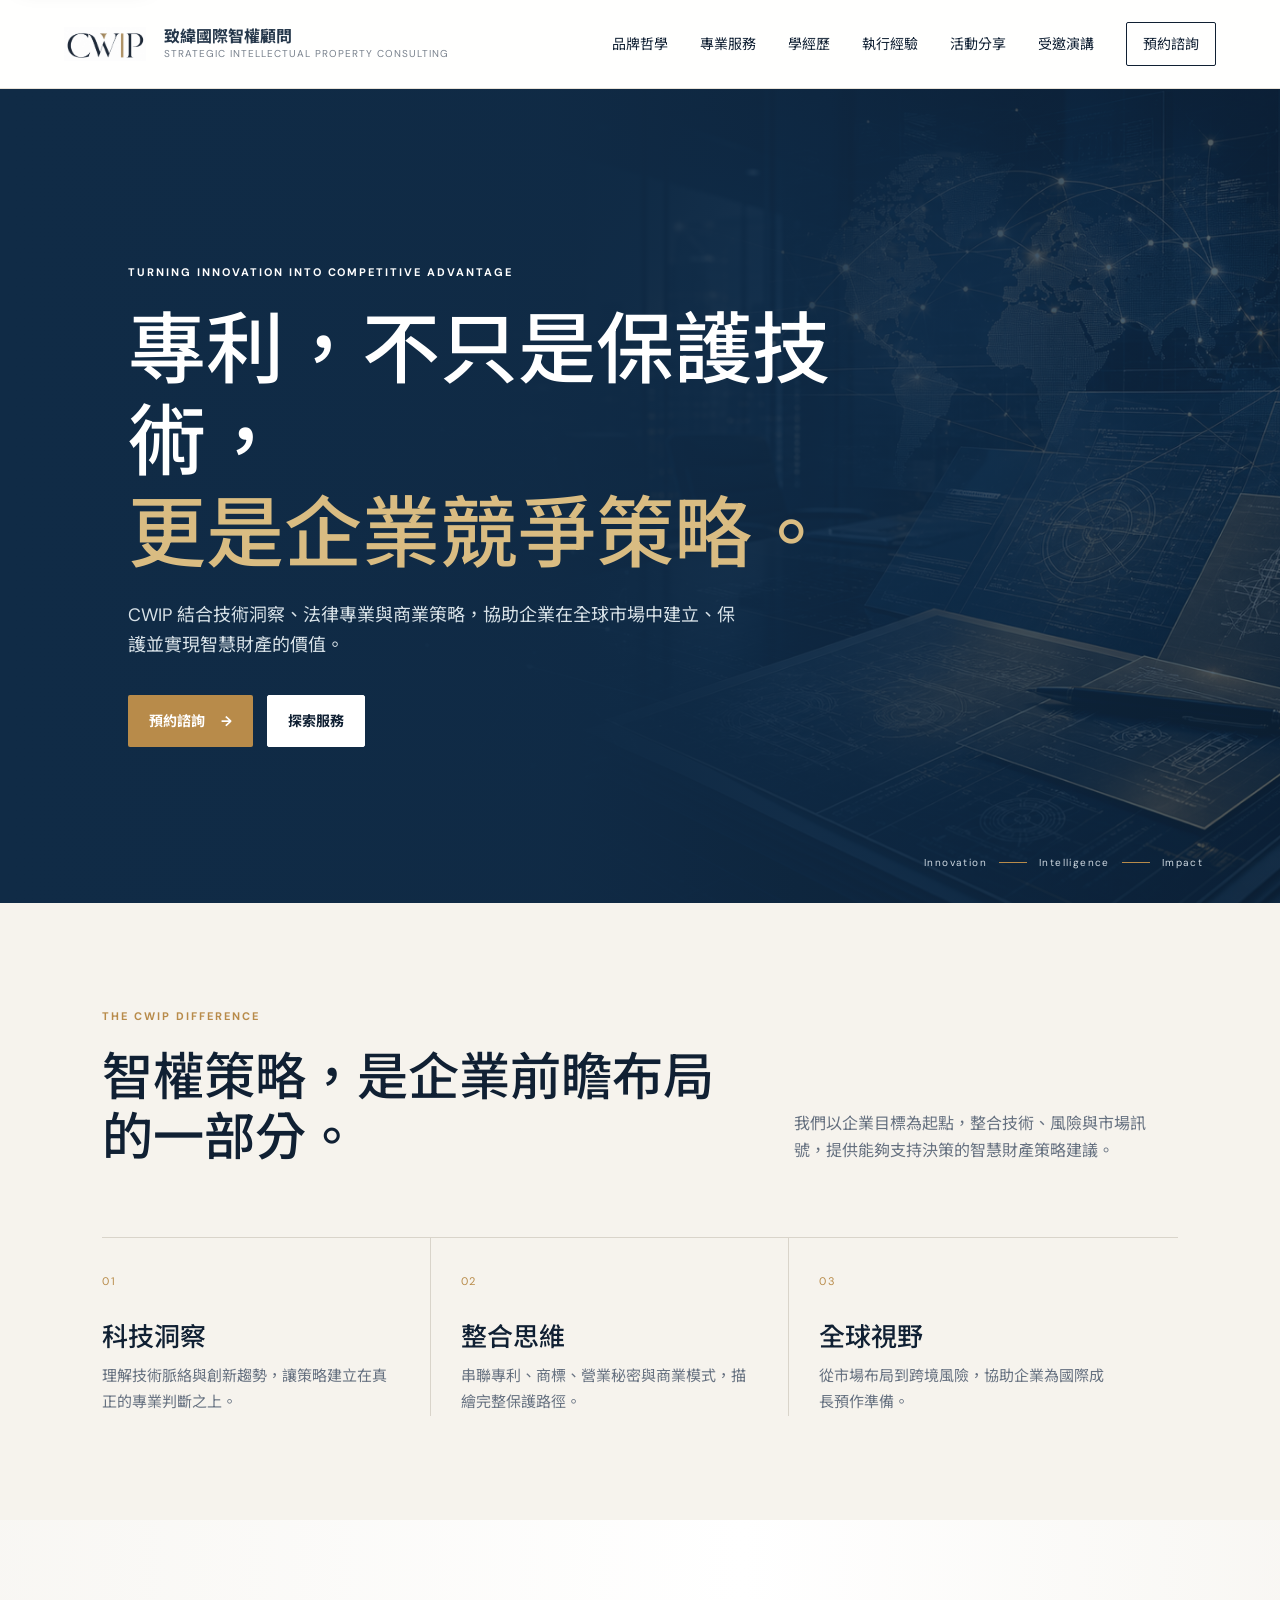
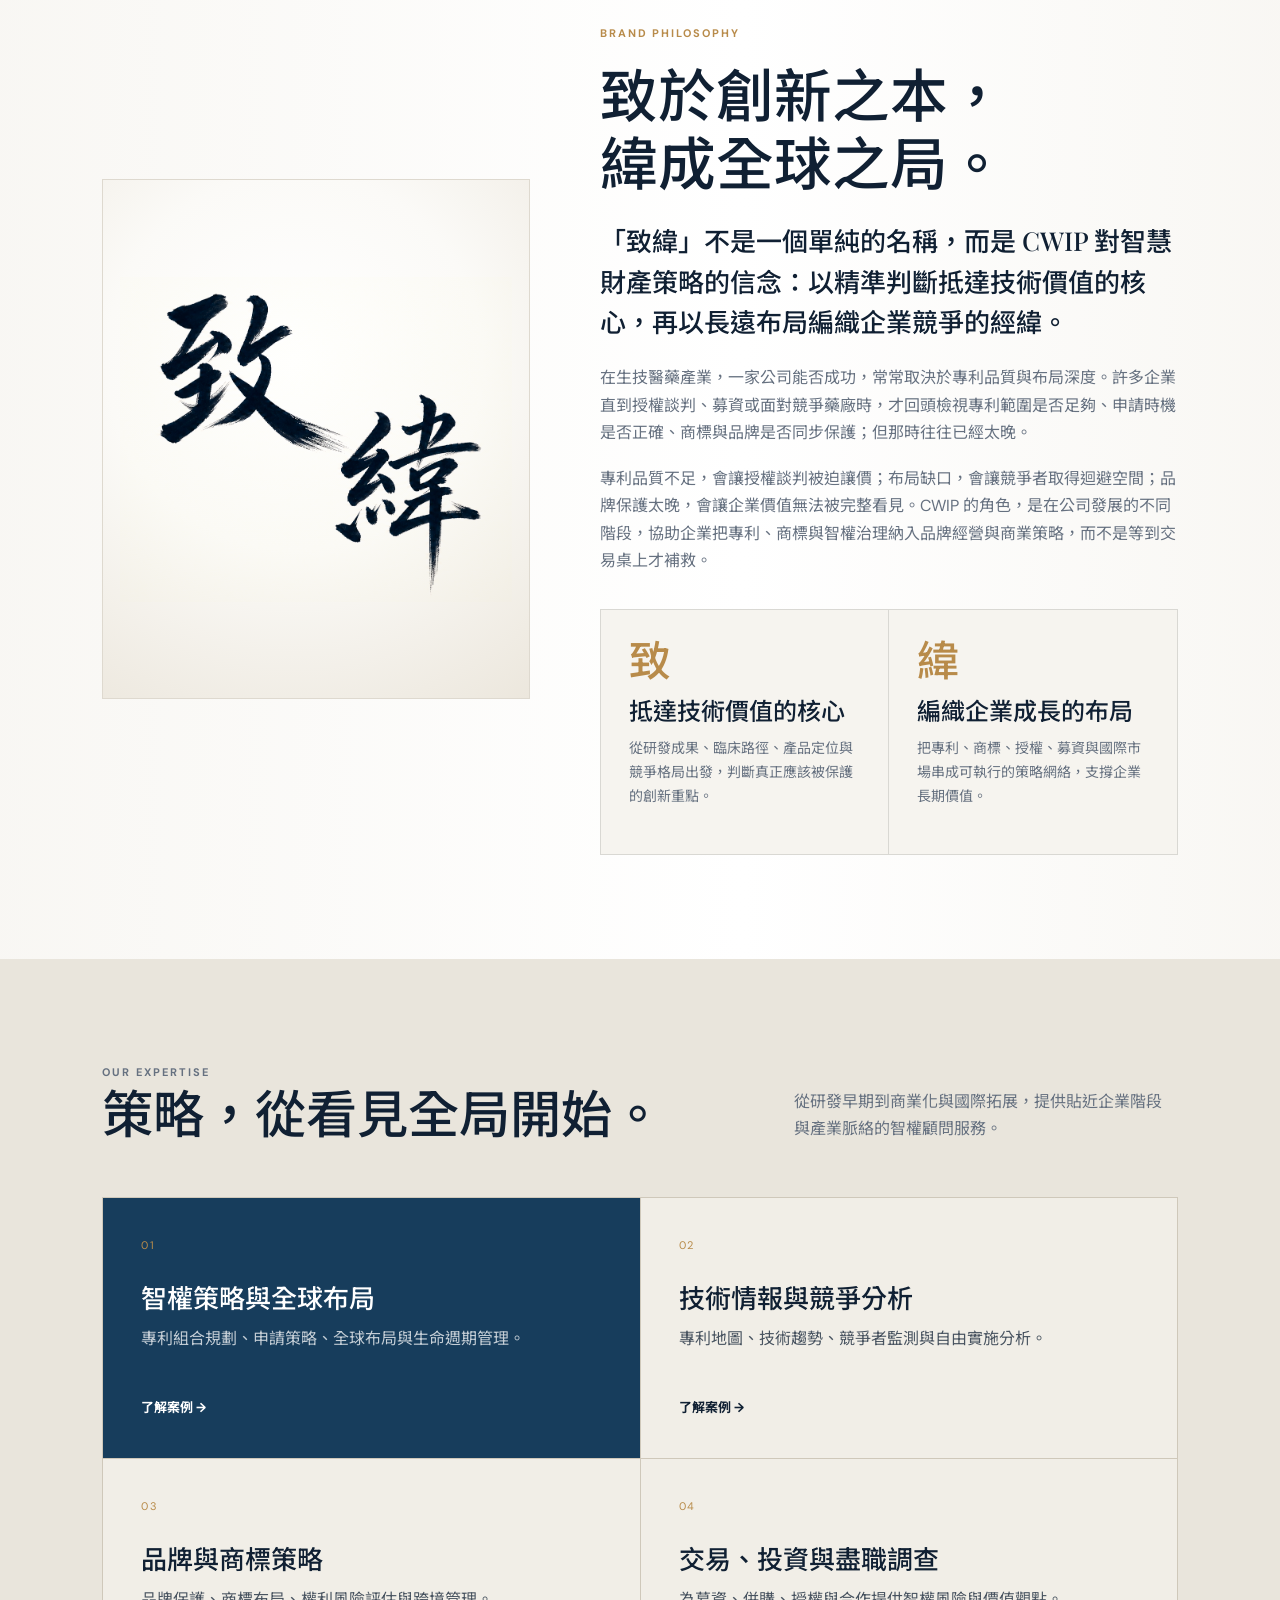
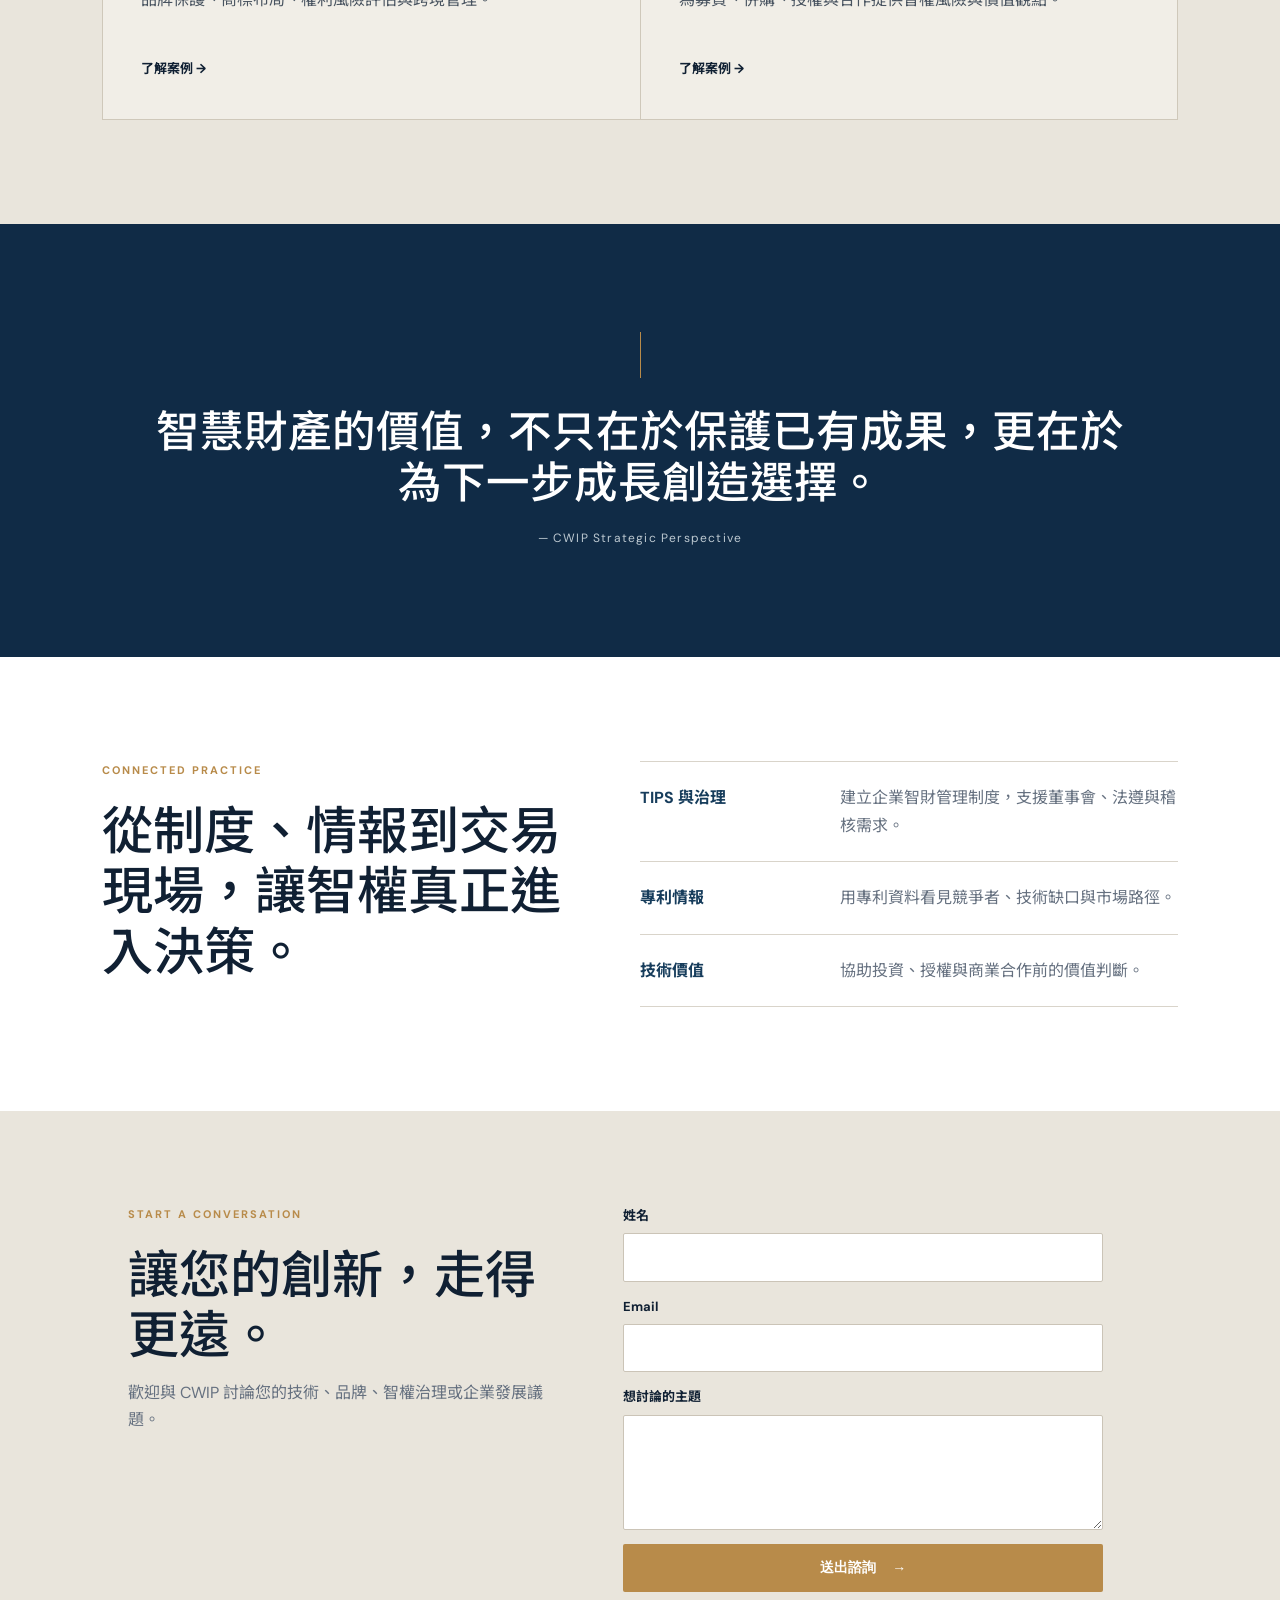
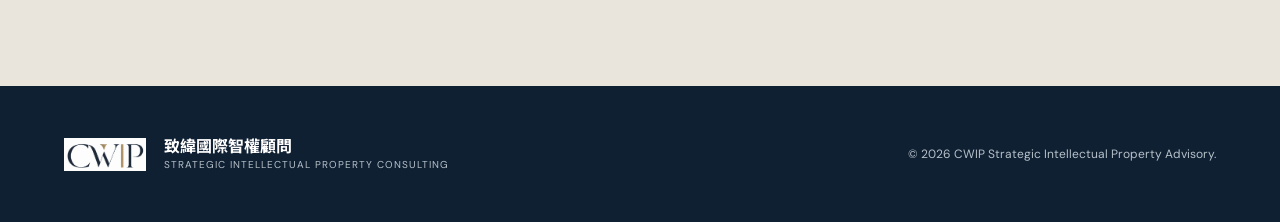
==== commit c6e0526b: "v3" ====
--- a/index.html
+++ b/index.html
@@ -28,6 +28,7 @@
     </a>
     <button class="menu-toggle" aria-label="開啟選單" aria-expanded="false">☰</button>
     <nav aria-label="主要導覽">
+      <a href="#philosophy">品牌哲學</a>
       <a href="#expertise">專業服務</a>
       <a href="profile.html">學經歷</a>
       <a href="experience.html">執行經驗</a>
@@ -66,6 +67,31 @@
         <article><span>01</span><h3>科技洞察</h3><p>理解技術脈絡與創新趨勢，讓策略建立在真正的專業判斷之上。</p></article>
         <article><span>02</span><h3>整合思維</h3><p>串聯專利、商標、營業秘密與商業模式，描繪完整保護路徑。</p></article>
         <article><span>03</span><h3>全球視野</h3><p>從市場布局到跨境風險，協助企業為國際成長預作準備。</p></article>
+      </div>
+    </section>
+
+    <section class="section brand-philosophy" id="philosophy">
+      <div class="philosophy-visual">
+        <img src="assets/zhiwei-logo-only-web.png" alt="致緯品牌書法">
+      </div>
+      <div class="philosophy-copy">
+        <p class="eyebrow gold">BRAND PHILOSOPHY</p>
+        <h2>致於創新之本，<br>緯成全球之局。</h2>
+        <p class="lead">「致緯」不是一個單純的名稱，而是 CWIP 對智慧財產策略的信念：以精準判斷抵達技術價值的核心，再以長遠布局編織企業競爭的經緯。</p>
+        <p>在生技醫藥產業，一家公司能否成功，常常取決於專利品質與布局深度。許多企業直到授權談判、募資或面對競爭藥廠時，才回頭檢視專利範圍是否足夠、申請時機是否正確、商標與品牌是否同步保護；但那時往往已經太晚。</p>
+        <p>專利品質不足，會讓授權談判被迫讓價；布局缺口，會讓競爭者取得迴避空間；品牌保護太晚，會讓企業價值無法被完整看見。CWIP 的角色，是在公司發展的不同階段，協助企業把專利、商標與智權治理納入品牌經營與商業策略，而不是等到交易桌上才補救。</p>
+        <div class="philosophy-points">
+          <article>
+            <span>致</span>
+            <h3>抵達技術價值的核心</h3>
+            <p>從研發成果、臨床路徑、產品定位與競爭格局出發，判斷真正應該被保護的創新重點。</p>
+          </article>
+          <article>
+            <span>緯</span>
+            <h3>編織企業成長的布局</h3>
+            <p>把專利、商標、授權、募資與國際市場串成可執行的策略網絡，支撐企業長期價值。</p>
+          </article>
+        </div>
       </div>
     </section>
 
--- a/styles.css
+++ b/styles.css
@@ -30,6 +30,20 @@
 .hero-signature{position:absolute;z-index:2;right:clamp(24px,6vw,92px);bottom:32px;display:flex;align-items:center;gap:12px;color:#d1dbe3;font-size:10px;letter-spacing:.14em}.hero-signature i{width:28px;height:1px;background:var(--gold)}
 .section{padding:104px clamp(24px,8vw,140px)}.split-heading,.section-top{display:grid;grid-template-columns:minmax(0,1.25fr) minmax(260px,.75fr);gap:52px;align-items:end}.split-heading p,.section-top p{margin:0;color:var(--muted);max-width:430px}
 .pillars{display:grid;grid-template-columns:repeat(3,1fr);margin-top:72px;border-top:1px solid var(--line)}.pillars article{padding:28px 34px 0 0;border-right:1px solid var(--line);margin-right:30px}.pillars article:last-child{border-right:0}.pillars span,.service-card span{font-size:11px;color:var(--gold);letter-spacing:.14em}.pillars h3{margin:28px 0 12px}.pillars p{margin:0;color:var(--muted);font-size:15px}
+.brand-philosophy{display:grid;grid-template-columns:.85fr 1.15fr;gap:70px;align-items:center;position:relative;overflow:hidden;scroll-margin-top:86px;background:#fff}
+.brand-philosophy:before{content:"";position:absolute;inset:0;background:linear-gradient(90deg,#f6f4ef 0,#fff 58%,#f6f4ef 100%);opacity:.72}
+.brand-philosophy>*{position:relative;z-index:1}
+.philosophy-visual{min-height:520px;display:grid;place-items:center;overflow:hidden;border:1px solid #ded9cf;background:radial-gradient(circle at 45% 35%,#fff 0,#fbfaf7 46%,#ece7dd 100%)}
+.philosophy-visual img{width:min(92%,560px);height:auto;mix-blend-mode:multiply;filter:contrast(1.05)}
+.philosophy-copy{max-width:760px}
+.philosophy-copy h2{margin:0 0 25px;font-size:clamp(38px,4.5vw,64px);letter-spacing:0}
+.philosophy-copy .lead{margin:0 0 22px;color:var(--ink);font:500 26px/1.55 "Playfair Display","Noto Sans TC",serif}
+.philosophy-copy p:not(.eyebrow):not(.lead){margin:0 0 18px;color:var(--muted)}
+.philosophy-points{display:grid;grid-template-columns:1fr 1fr;gap:1px;margin-top:34px;border:1px solid #d9d8d3;background:#d9d8d3}
+.philosophy-points article{padding:28px;background:#f6f4ef}
+.philosophy-points span{display:block;margin-bottom:16px;color:var(--gold);font:500 42px/1 "Playfair Display","Noto Sans TC",serif}
+.philosophy-points h3{margin:0 0 12px;font-size:24px}
+.philosophy-points p{margin:0;font-size:14px;color:var(--muted)}
 .services,.profile-section,.project-section.alternate,.talk-section.alternate,.contact{background:#e9e5dc}.service-grid{display:grid;grid-template-columns:repeat(2,1fr);gap:1px;margin-top:54px;background:#cfc8ba;border:1px solid #cfc8ba}.service-card{min-height:260px;display:flex;flex-direction:column;padding:38px;background:#f1eee7;color:var(--ink);text-decoration:none;transition:background .2s,transform .2s}.service-card:hover{background:#fff;transform:translateY(-3px)}.service-card.featured{background:var(--blue);color:#fff}.service-card h3{margin:28px 0 12px}.service-card p{margin:0;color:inherit;opacity:.75}.service-card b{margin-top:auto;padding-top:24px;font-size:13px}
 .statement{padding:108px clamp(24px,12vw,190px);text-align:center;background:var(--navy);color:#fff}.statement-line{width:1px;height:46px;background:var(--gold);margin:0 auto 26px}.statement blockquote{font-size:clamp(27px,3.4vw,45px)}.statement p{margin:22px 0 0;color:#bdc9d1;font-size:12px;letter-spacing:.1em}
 .feature-band{display:grid;grid-template-columns:.9fr 1fr;gap:54px;background:#fff}.feature-list{border-top:1px solid var(--line)}.feature-list p{display:grid;grid-template-columns:180px 1fr;gap:20px;margin:0;padding:22px 0;border-bottom:1px solid var(--line)}.feature-list b{color:var(--blue)}.feature-list span{color:var(--muted)}
@@ -42,6 +56,6 @@
 .activity-grid{display:grid;grid-template-columns:repeat(3,1fr);gap:18px;margin-top:50px}.activity-grid figure{position:relative;min-height:235px;margin:0;overflow:hidden;background:#d7d7d7}.activity-grid .activity-wide{grid-column:span 2}.activity-grid img{position:absolute;inset:0;width:100%;height:100%;object-fit:cover;transition:transform .35s}.activity-grid figure:hover img{transform:scale(1.04)}.activity-grid figcaption{position:absolute;left:0;right:0;bottom:0;padding:34px 18px 16px;background:linear-gradient(transparent,#000c);color:#fff;font-size:13px}.qualifications{background:var(--ink);color:#fff}.qualification-list{margin-top:42px;border-top:1px solid #ffffff2e}.qualification-list p{display:grid;grid-template-columns:54px 1fr;gap:18px;margin:0;padding:18px 0;border-bottom:1px solid #ffffff2e;color:#d8e0e5}.qualification-list b{color:var(--gold)}
 .experience-hero,.talks-hero{background:#173650}.project-overview{padding-top:44px;padding-bottom:44px}.stat-row{display:grid;grid-template-columns:repeat(3,1fr)}.stat-row div{padding:10px 32px;border-right:1px solid var(--line)}.stat-row div:last-child{border-right:0}.stat-row strong{display:block;color:var(--gold);font:500 clamp(38px,5vw,68px)/1 "Playfair Display"}.stat-row span{color:var(--muted);font-size:13px}.project-section{border-top:1px solid var(--line)}.case-columns{display:grid;grid-template-columns:1fr 1fr;gap:58px;margin-top:46px}.case-columns ul{margin:0;padding:0;list-style:none}.case-columns li{position:relative;padding:14px 0 14px 20px;border-bottom:1px solid var(--line)}.case-columns li:before{content:"";position:absolute;left:0;top:26px;width:5px;height:5px;border-radius:50%;background:var(--gold)}.governance{max-width:850px;margin-top:42px}.governance p{padding:8px 0 8px 22px;border-left:2px solid var(--gold);font-size:18px}.governance b{display:block;margin-bottom:6px;font-size:13px;letter-spacing:.1em;text-transform:uppercase}
 .talk-intro{display:grid;grid-template-columns:.45fr 1.2fr;gap:70px;align-items:center}.talk-number{font:500 clamp(96px,14vw,176px)/.82 "Playfair Display";color:var(--gold);letter-spacing:0}.talk-number sup{font-size:.35em}.talk-list{margin-top:42px;border-top:1px solid var(--line)}.talk-list div{display:grid;grid-template-columns:.32fr 1fr;gap:30px;padding:24px 0;border-bottom:1px solid var(--line)}.talk-list b{font:500 23px "Playfair Display","Noto Sans TC",serif}.talk-list span{color:var(--muted)}.topic-grid{display:grid;grid-template-columns:repeat(3,1fr);gap:1px;margin-top:42px;background:#cfc8ba}.topic-grid article{min-height:132px;padding:28px;background:#e9e5dc;font:500 20px/1.45 "Playfair Display","Noto Sans TC",serif}
-@media(max-width:980px){.site-header{align-items:flex-start}.menu-toggle{display:block;margin-top:10px}.site-header nav{display:none;position:absolute;top:100%;left:0;right:0;flex-direction:column;align-items:flex-start;gap:18px;padding:22px 24px;background:#fff;border-bottom:1px solid var(--line);box-shadow:0 16px 28px #10203318}.site-header nav.open{display:flex}.brand{min-width:0}.hero{min-height:680px}.split-heading,.section-top,.feature-band,.contact,.profile-intro,.case-columns,.talk-intro{grid-template-columns:1fr}.profile-subnav{top:82px;justify-content:flex-start}.profile-photo{max-width:460px}.activity-grid{grid-template-columns:1fr 1fr}.activity-grid .activity-wide{grid-column:span 2}.topic-grid{grid-template-columns:1fr 1fr}}
-@media(max-width:640px){body{font-size:15px}.site-header{min-height:78px;padding:10px 18px}.brand{gap:12px;min-width:0}.brand-logo{width:62px;height:50px}.brand-copy strong{font-size:23px}.brand-copy span{font-size:13px}.brand-copy small{display:none}.hero,.page-hero{padding:86px 22px 78px;min-height:auto}.hero:before{background:#102b46e8}.hero-signature{position:relative;right:auto;bottom:auto;margin-top:52px;flex-wrap:wrap}.section{padding:72px 22px}.pillars,.service-grid,.profile-highlights,.credential-grid,.stat-row,.activity-grid,.topic-grid{grid-template-columns:1fr}.pillars article{border-right:0;border-bottom:1px solid var(--line);margin:0;padding:24px 0}.service-card{min-height:220px;padding:30px}.feature-list p,.timeline div,.talk-list div{grid-template-columns:1fr;gap:8px}.contact{padding:72px 22px}.activity-grid .activity-wide{grid-column:auto}.profile-subnav{top:78px}.stat-row div{border-right:0;border-bottom:1px solid var(--line);padding:18px 0}.stat-row div:last-child{border-bottom:0}footer{display:block}footer .brand{margin-bottom:20px}footer p{margin-top:20px}}
+@media(max-width:980px){.site-header{align-items:flex-start}.menu-toggle{display:block;margin-top:10px}.site-header nav{display:none;position:absolute;top:100%;left:0;right:0;flex-direction:column;align-items:flex-start;gap:18px;padding:22px 24px;background:#fff;border-bottom:1px solid var(--line);box-shadow:0 16px 28px #10203318}.site-header nav.open{display:flex}.brand{min-width:0}.hero{min-height:680px}.split-heading,.section-top,.brand-philosophy,.feature-band,.contact,.profile-intro,.case-columns,.talk-intro{grid-template-columns:1fr}.brand-philosophy{gap:42px}.philosophy-visual{min-height:420px}.profile-subnav{top:82px;justify-content:flex-start}.profile-photo{max-width:460px}.activity-grid{grid-template-columns:1fr 1fr}.activity-grid .activity-wide{grid-column:span 2}.topic-grid{grid-template-columns:1fr 1fr}}
+@media(max-width:640px){body{font-size:15px}.site-header{min-height:78px;padding:10px 18px}.brand{gap:12px;min-width:0}.brand-logo{width:62px;height:50px}.brand-copy strong{font-size:23px}.brand-copy span{font-size:13px}.brand-copy small{display:none}.hero,.page-hero{padding:86px 22px 78px;min-height:auto}.hero:before{background:#102b46e8}.hero-signature{position:relative;right:auto;bottom:auto;margin-top:52px;flex-wrap:wrap}.section{padding:72px 22px}.pillars,.service-grid,.philosophy-points,.profile-highlights,.credential-grid,.stat-row,.activity-grid,.topic-grid{grid-template-columns:1fr}.philosophy-visual{min-height:300px}.philosophy-copy .lead{font-size:23px}.pillars article{border-right:0;border-bottom:1px solid var(--line);margin:0;padding:24px 0}.service-card{min-height:220px;padding:30px}.feature-list p,.timeline div,.talk-list div{grid-template-columns:1fr;gap:8px}.contact{padding:72px 22px}.activity-grid .activity-wide{grid-column:auto}.profile-subnav{top:78px}.stat-row div{border-right:0;border-bottom:1px solid var(--line);padding:18px 0}.stat-row div:last-child{border-bottom:0}footer{display:block}footer .brand{margin-bottom:20px}footer p{margin-top:20px}}
 @media(prefers-reduced-motion:reduce){html{scroll-behavior:auto}*,*:before,*:after{transition-duration:.01ms!important;animation-duration:.01ms!important}}
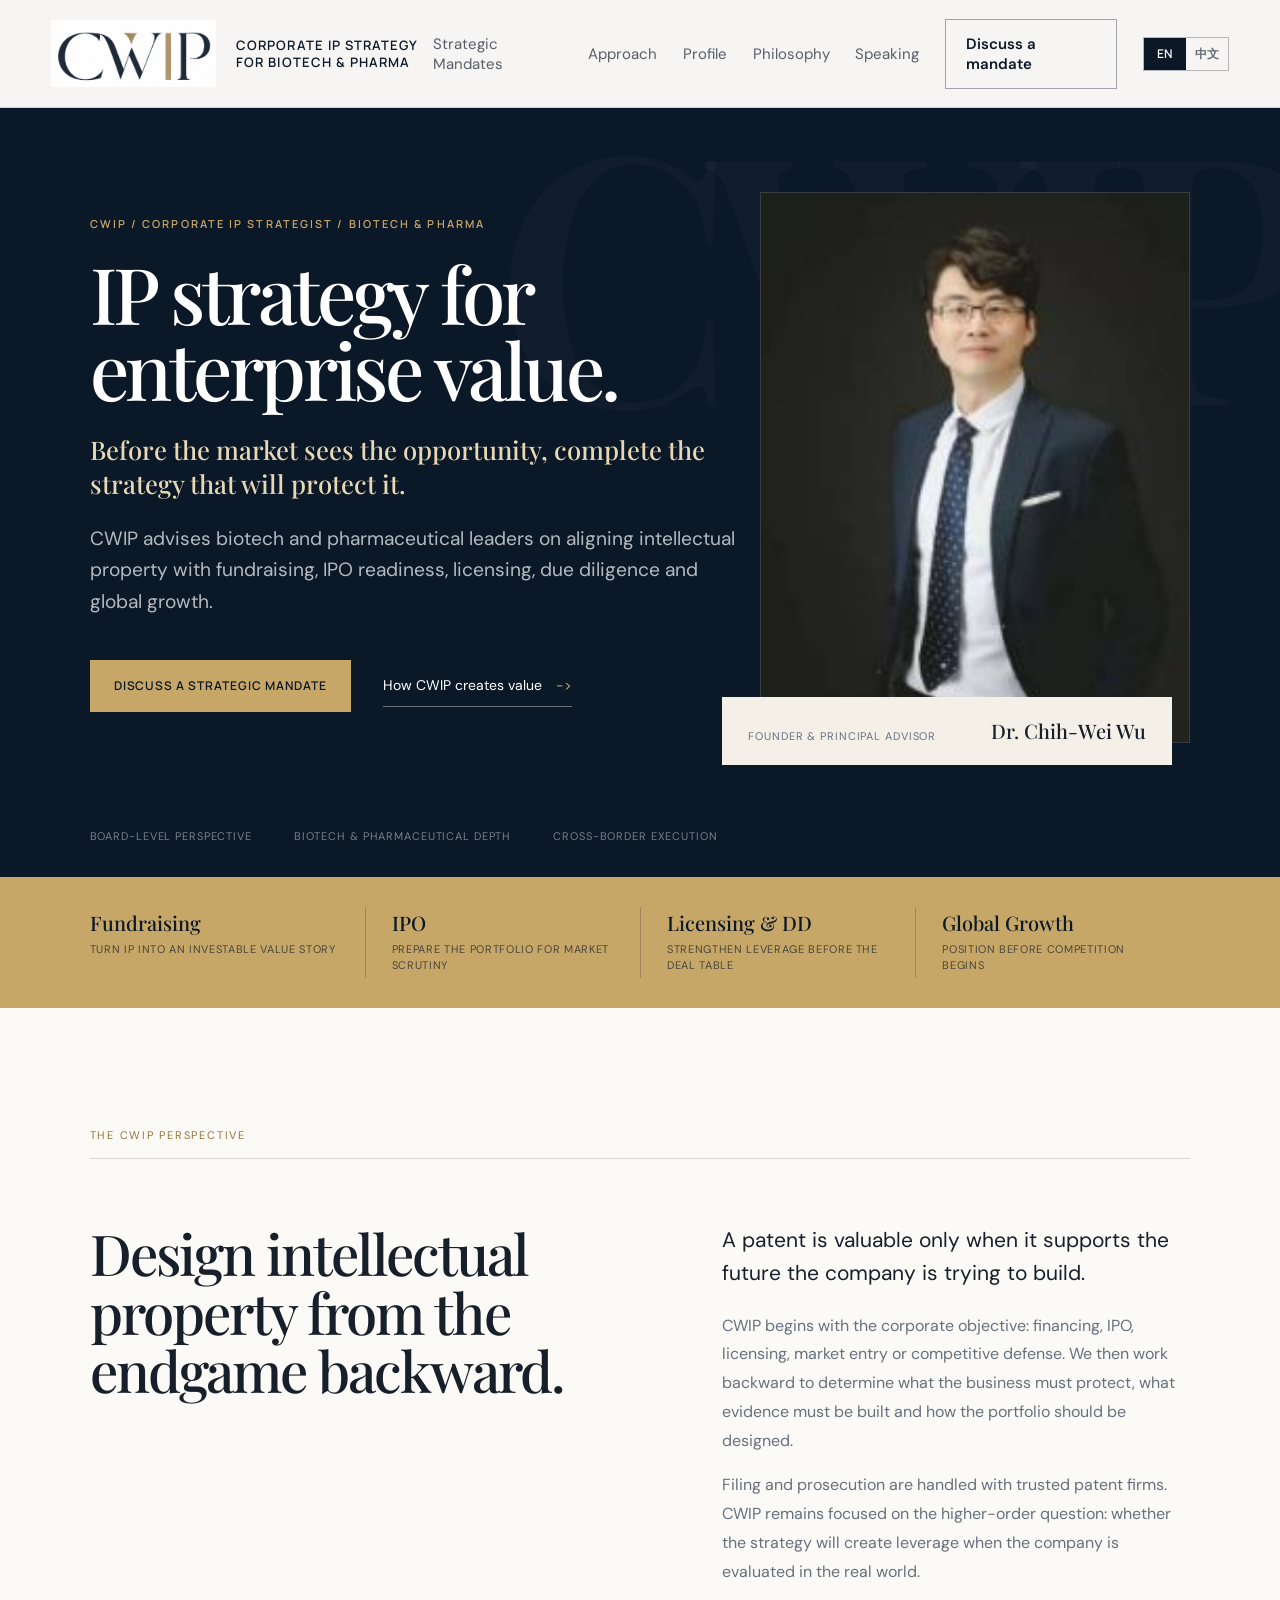
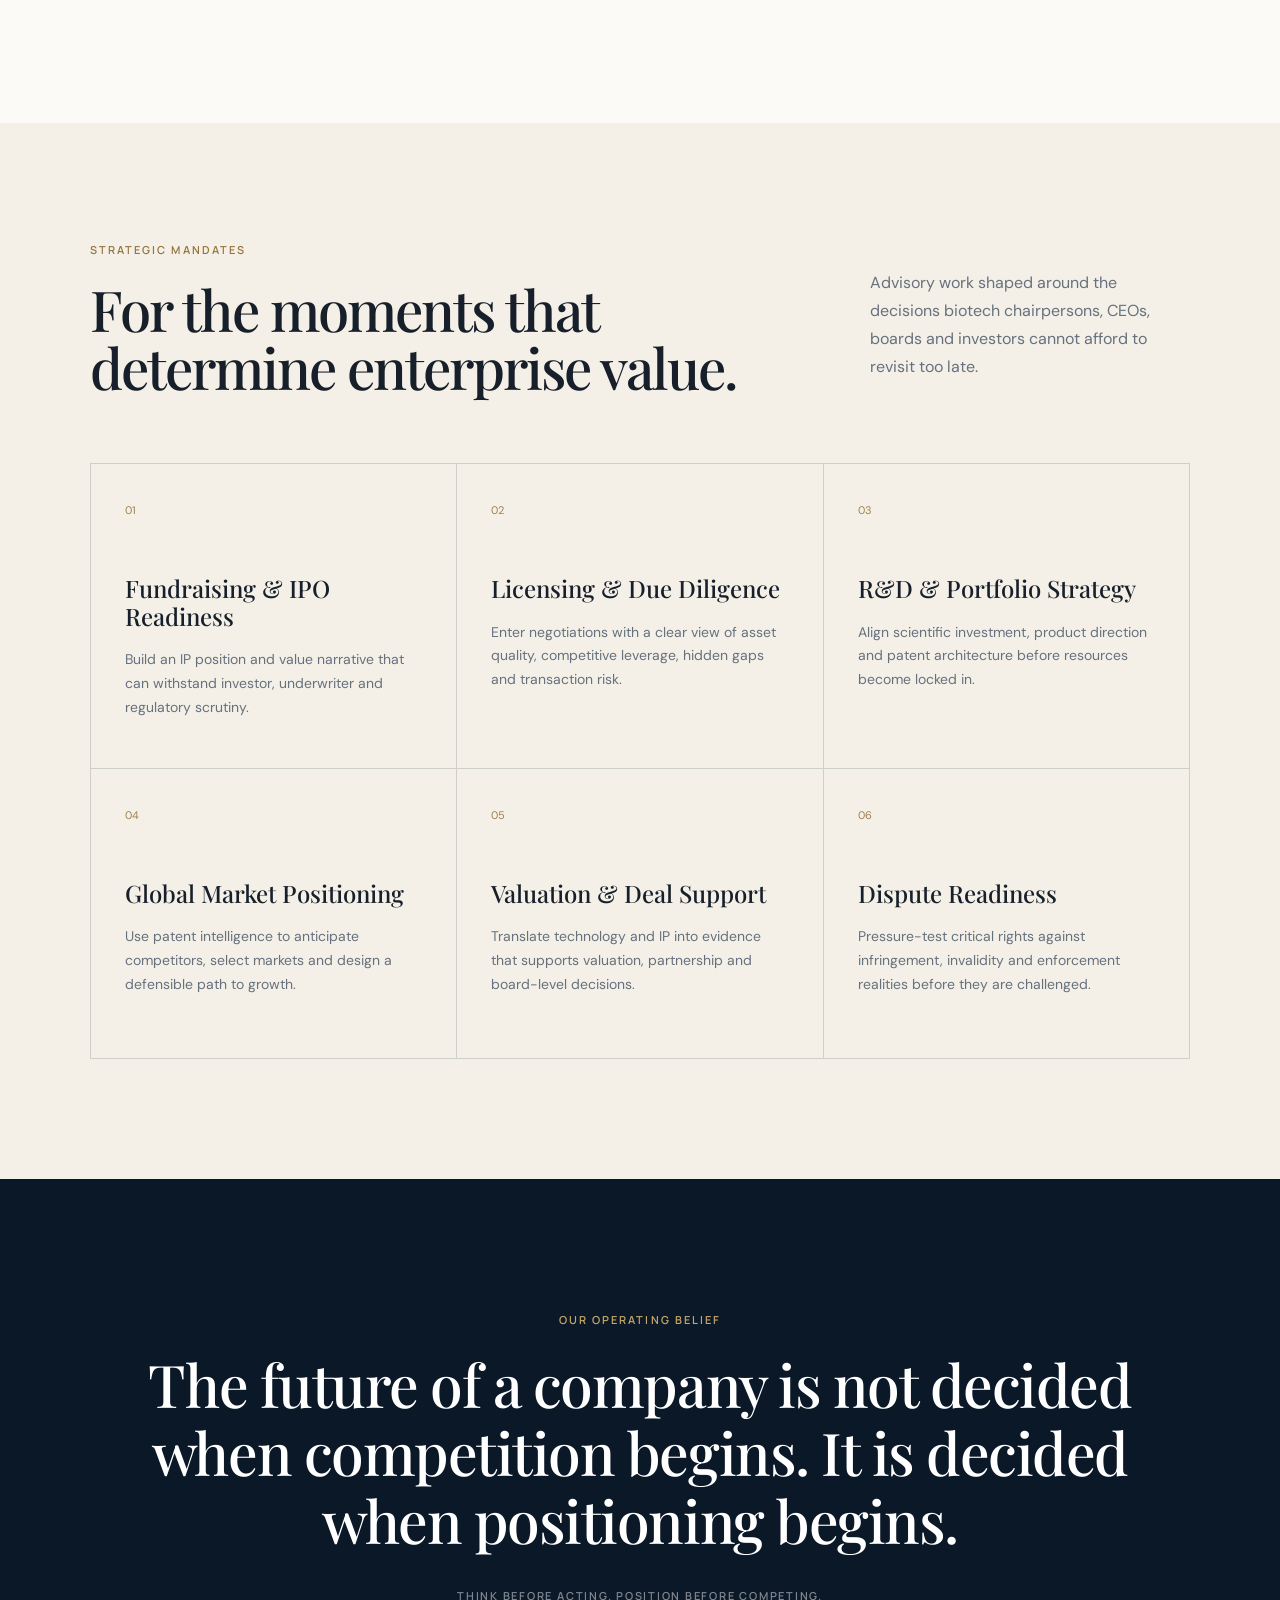
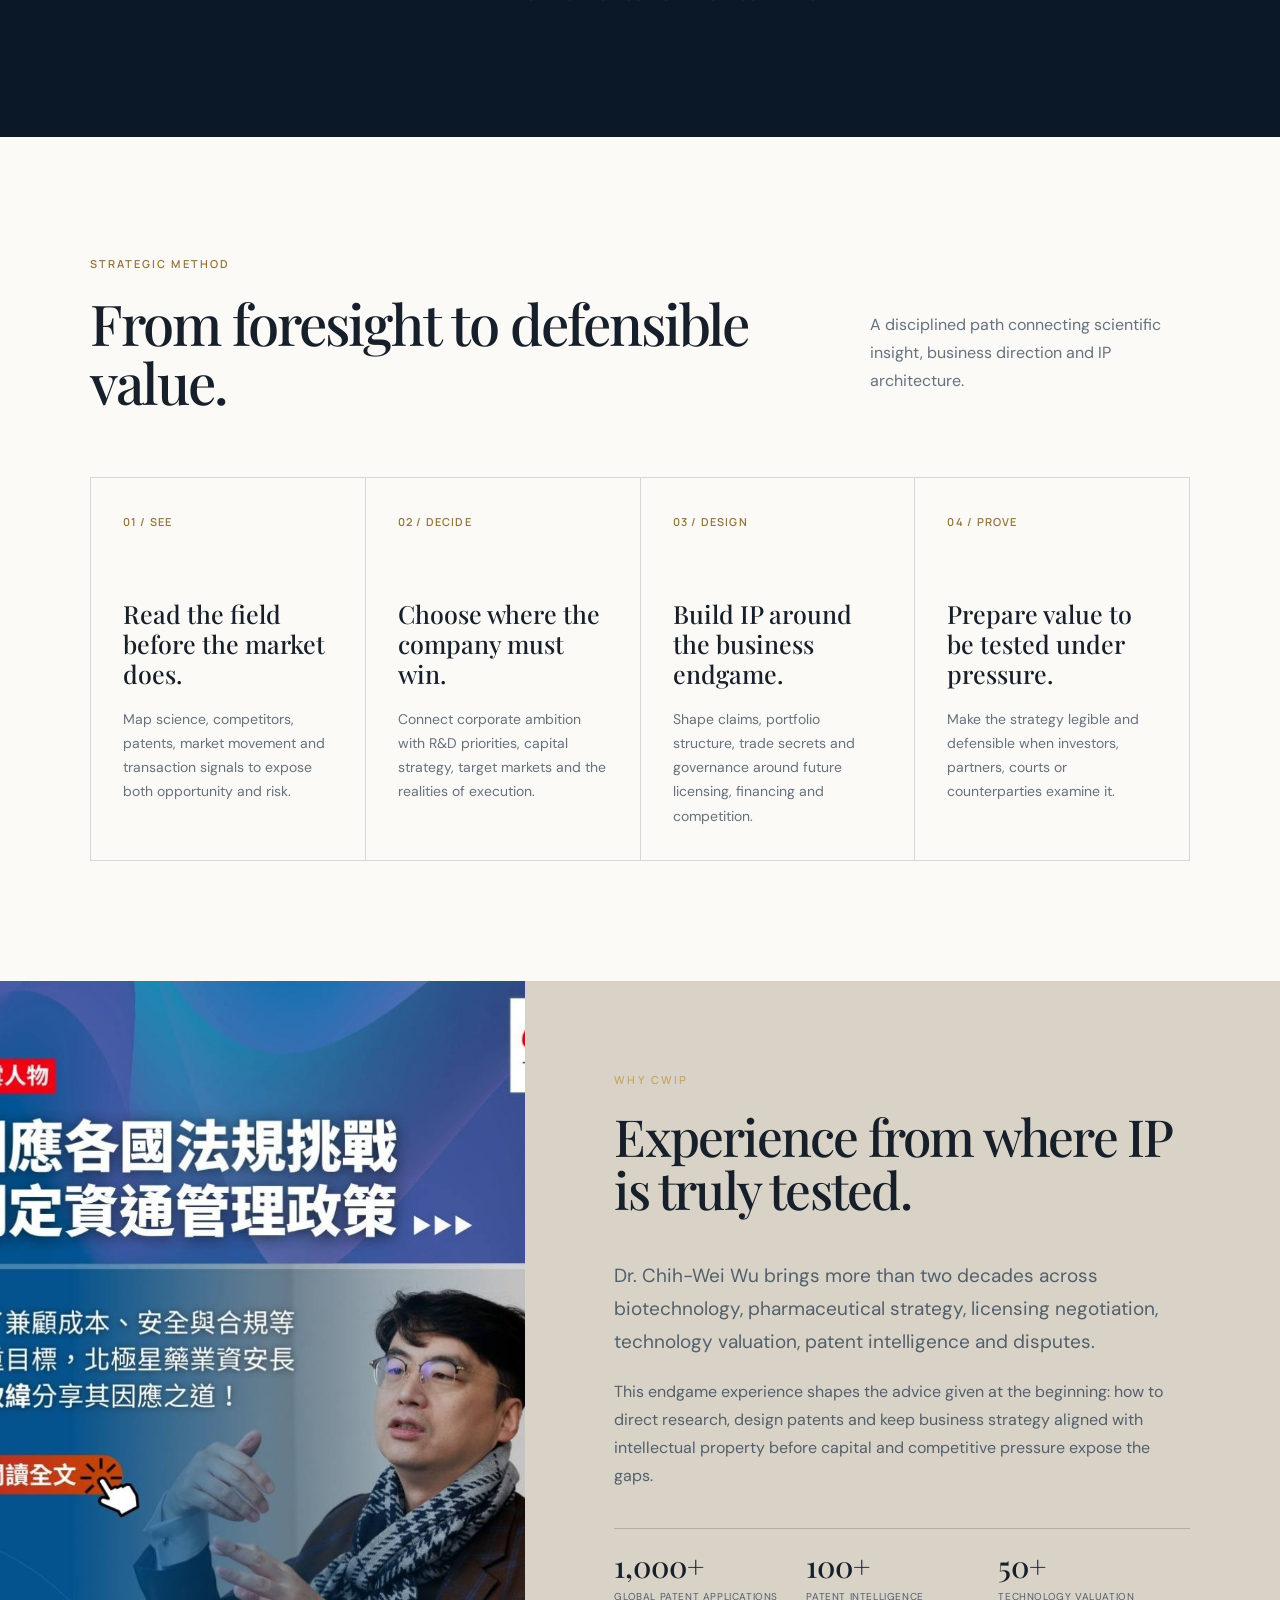
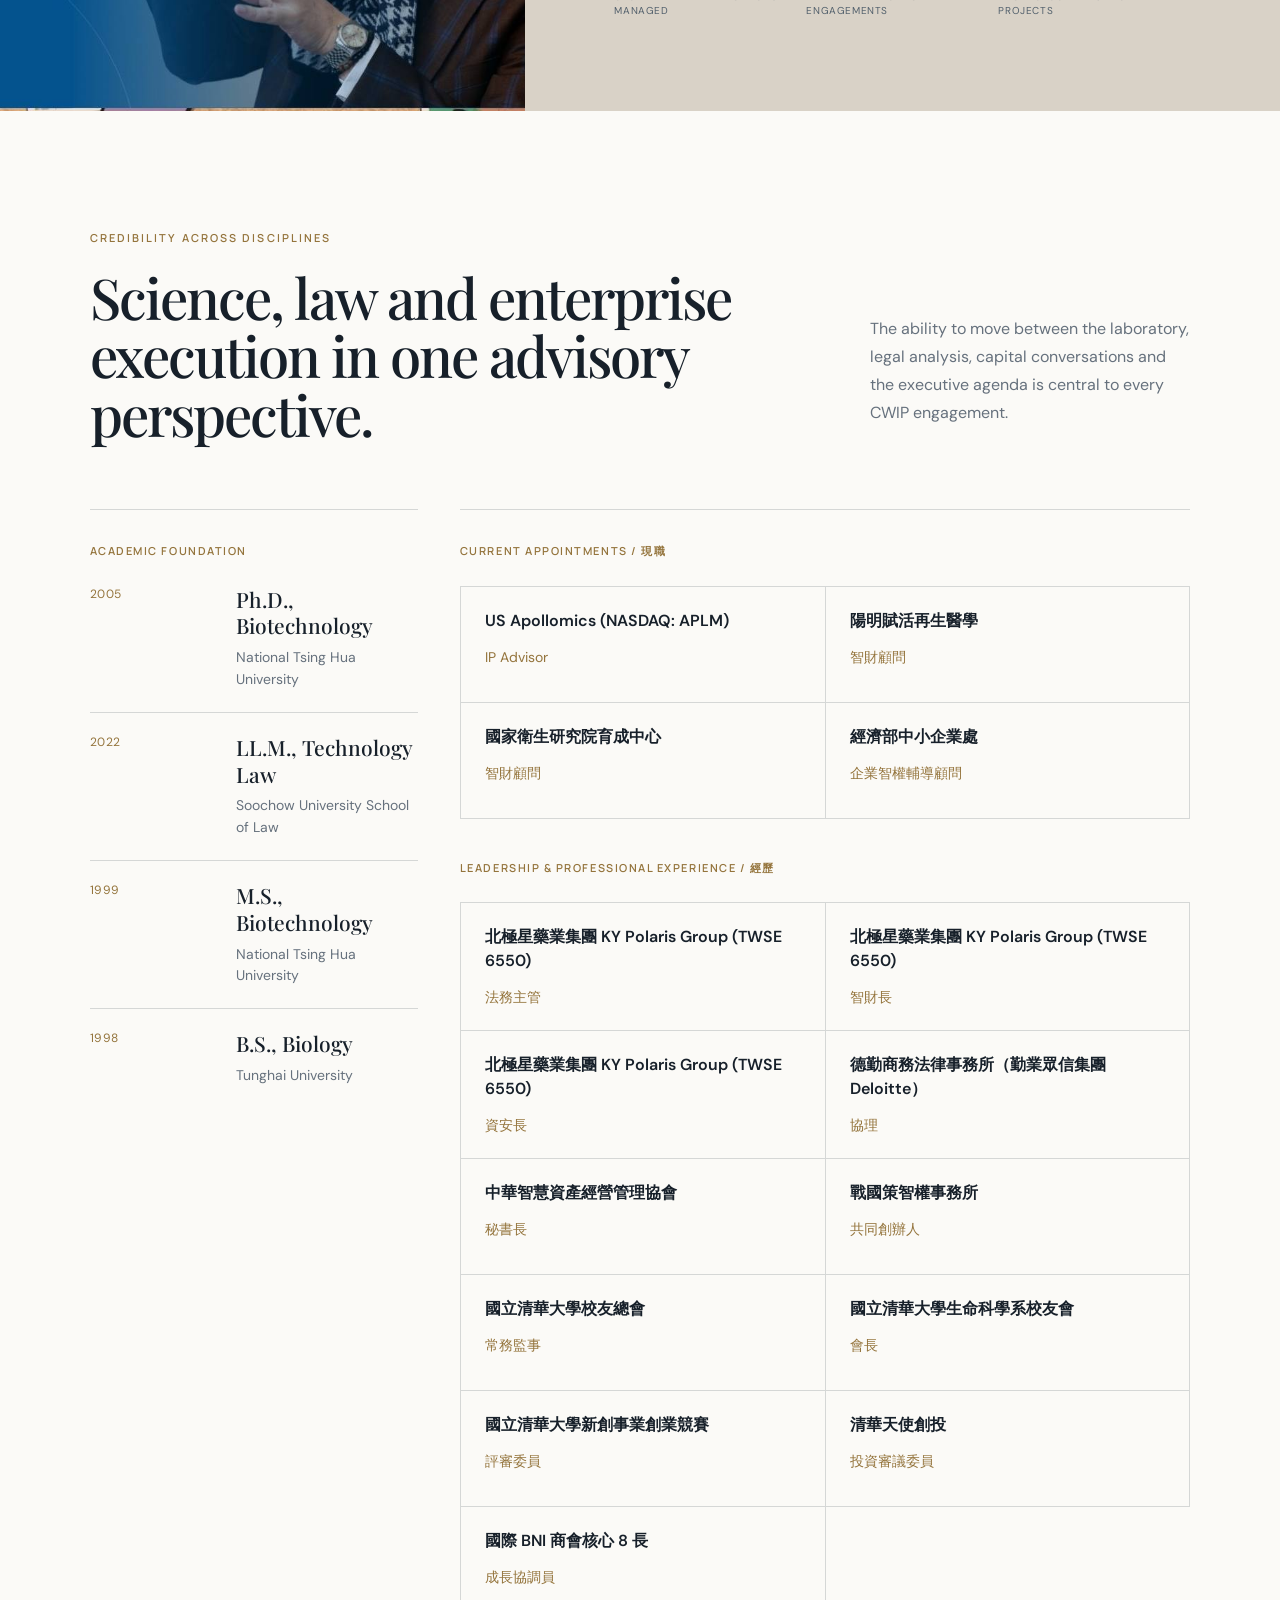
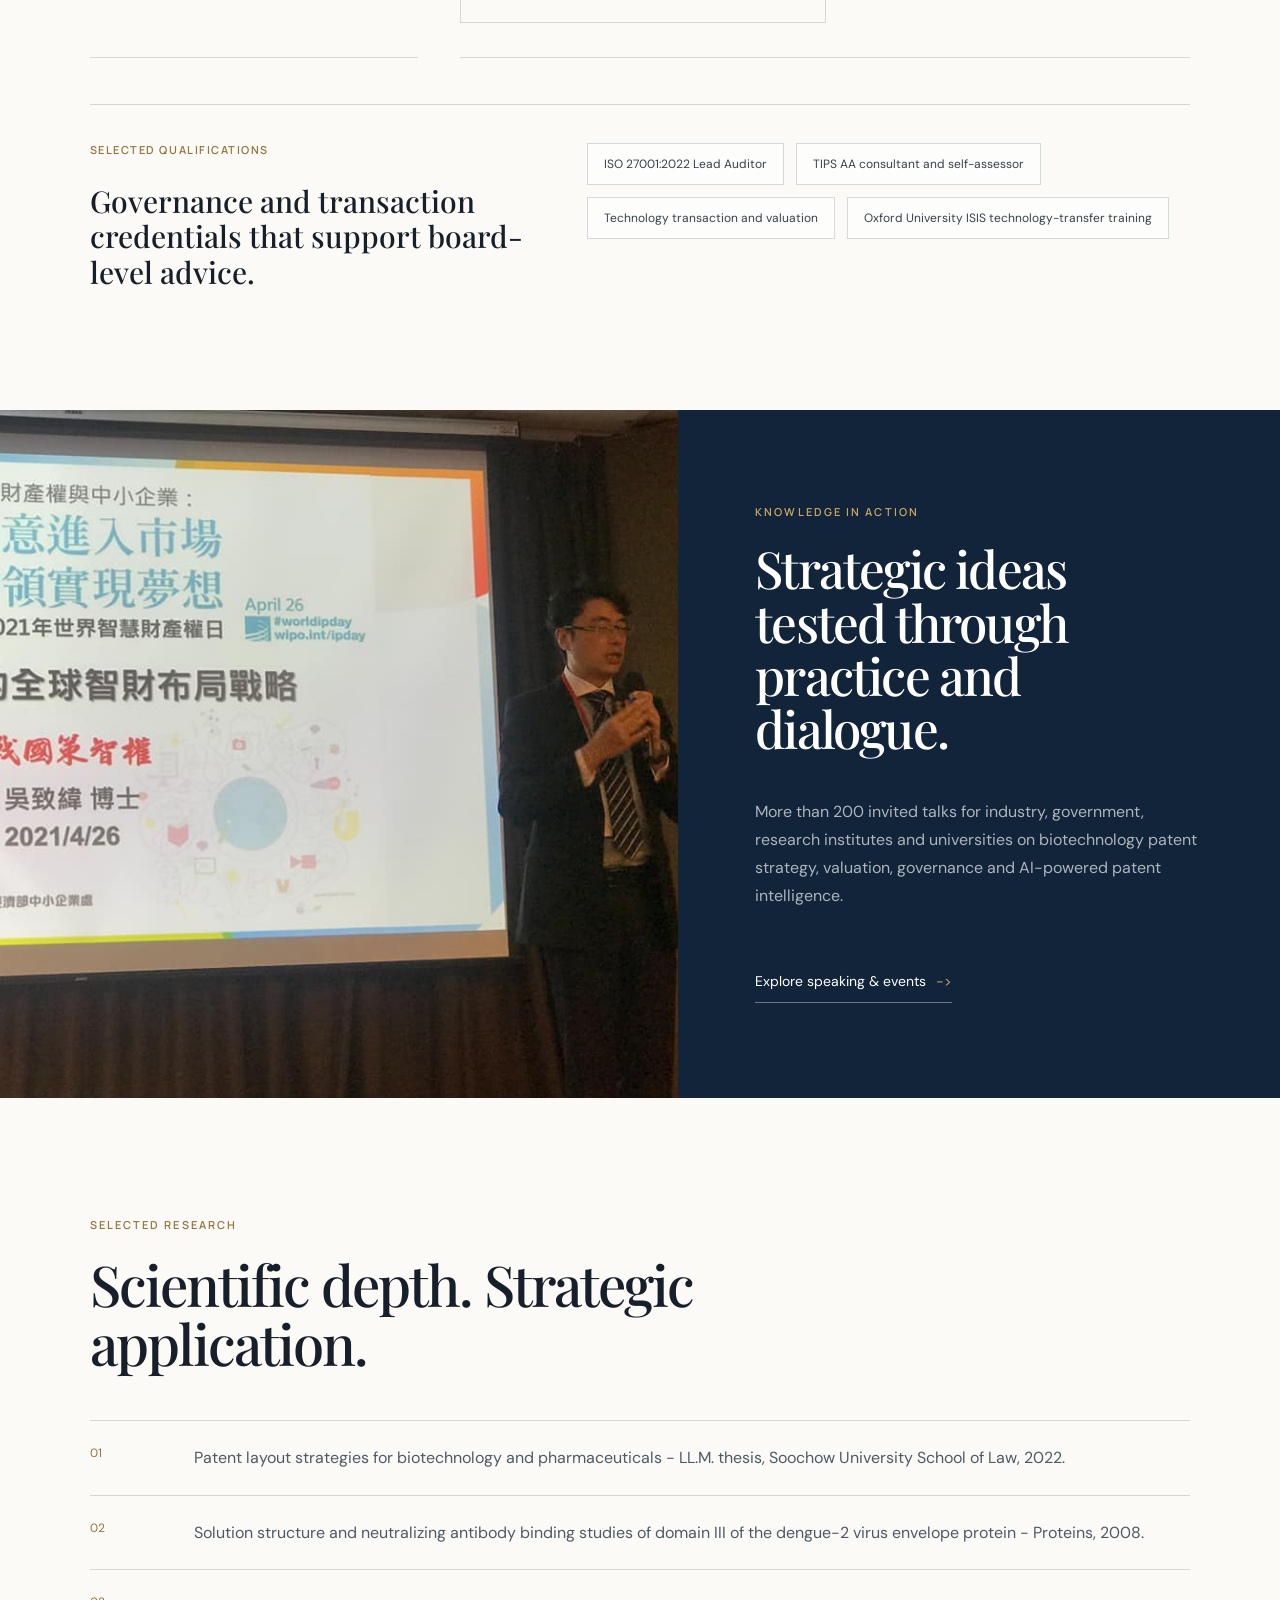
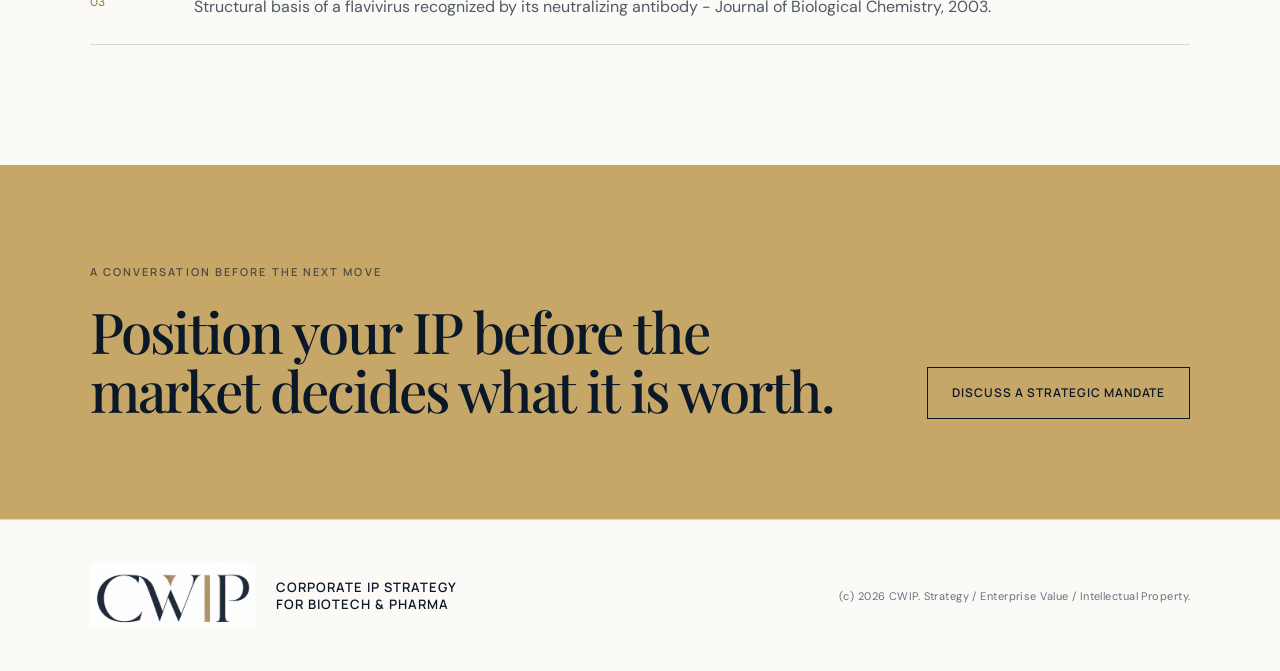
==== commit bf52c989: "new ver ch and En" ====
--- a/index.html
+++ b/index.html
@@ -1,156 +1,14 @@
 <!doctype html>
-<html lang="zh-Hant">
+<html lang="en">
 <head>
-  <meta charset="UTF-8">
-  <meta name="viewport" content="width=device-width, initial-scale=1.0">
-  <title>CWIP｜致緯國際智權顧問</title>
-  <meta name="description" content="CWIP 致緯國際智權顧問，結合技術洞察、法律專業與商業策略，協助企業建立智慧財產競爭優勢。">
-  <meta name="keywords" content="CWIP,致緯國際智權顧問,智慧財產,專利布局,智權策略,TIPS,技術鑑價">
-  <meta property="og:title" content="CWIP｜致緯國際智權顧問">
-  <meta property="og:description" content="Strategic Intellectual Property Consulting for innovation-driven companies.">
-  <meta property="og:type" content="website">
-  <meta property="og:image" content="assets/cwip-logo.png">
-  <link rel="icon" type="image/png" href="assets/cwip-logo.png">
-  <link rel="preconnect" href="https://fonts.googleapis.com">
-  <link rel="preconnect" href="https://fonts.gstatic.com" crossorigin>
-  <link href="https://fonts.googleapis.com/css2?family=DM+Sans:wght@400;500;600;700&family=Noto+Sans+TC:wght@400;500;600;700&family=Playfair+Display:wght@500;600&display=swap" rel="stylesheet">
-  <link rel="stylesheet" href="styles.css">
+  <meta charset="utf-8">
+  <meta name="viewport" content="width=device-width, initial-scale=1">
+  <title>CWIP | Corporate IP Strategy for Biotech &amp; Pharma</title>
+  <meta name="description" content="Board-level intellectual property strategy for biotech and pharmaceutical companies navigating fundraising, IPO, licensing, due diligence and global growth.">
+  <link rel="icon" href="./assets/cwip-logo.png">
+  <link rel="stylesheet" href="./styles.css">
 </head>
 <body>
-  <a class="skip-link" href="#main-content">跳至主要內容</a>
-  <header class="site-header">
-    <a class="brand" href="index.html" aria-label="CWIP 首頁">
-      <img class="brand-logo" src="assets/cwip-logo.png" alt="CWIP logo">
-      <span class="brand-copy">
-        <span>致緯國際智權顧問</span>
-        <small>Strategic Intellectual Property Consulting</small>
-      </span>
-    </a>
-    <button class="menu-toggle" aria-label="開啟選單" aria-expanded="false">☰</button>
-    <nav aria-label="主要導覽">
-      <a href="#philosophy">品牌哲學</a>
-      <a href="#expertise">專業服務</a>
-      <a href="profile.html">學經歷</a>
-      <a href="experience.html">執行經驗</a>
-      <a href="profile.html#activities">活動分享</a>
-      <a href="talks.html">受邀演講</a>
-      <a class="nav-cta" href="#contact">預約諮詢</a>
-    </nav>
-  </header>
-
-  <main id="main-content">
-    <section class="hero">
-      <div class="hero-media" aria-hidden="true">
-        <img src="assets/cwip-hero-strategy-bg.png" alt="">
-      </div>
-      <div class="hero-content">
-        <p class="eyebrow">TURNING INNOVATION INTO COMPETITIVE ADVANTAGE</p>
-        <h1>專利，不只是保護技術，<em>更是企業競爭策略。</em></h1>
-        <p class="hero-copy">CWIP 結合技術洞察、法律專業與商業策略，協助企業在全球市場中建立、保護並實現智慧財產的價值。</p>
-        <div class="actions">
-          <a class="button primary" href="#contact">預約諮詢 <span>→</span></a>
-          <a class="button secondary" href="#expertise">探索服務</a>
-        </div>
-      </div>
-      <div class="hero-signature">
-        <span>Innovation</span><i></i><span>Intelligence</span><i></i><span>Impact</span>
-      </div>
-    </section>
-
-    <section class="section intro">
-      <p class="eyebrow gold">THE CWIP DIFFERENCE</p>
-      <div class="split-heading">
-        <h2>智權策略，是企業前瞻布局的一部分。</h2>
-        <p>我們以企業目標為起點，整合技術、風險與市場訊號，提供能夠支持決策的智慧財產策略建議。</p>
-      </div>
-      <div class="pillars">
-        <article><span>01</span><h3>科技洞察</h3><p>理解技術脈絡與創新趨勢，讓策略建立在真正的專業判斷之上。</p></article>
-        <article><span>02</span><h3>整合思維</h3><p>串聯專利、商標、營業秘密與商業模式，描繪完整保護路徑。</p></article>
-        <article><span>03</span><h3>全球視野</h3><p>從市場布局到跨境風險，協助企業為國際成長預作準備。</p></article>
-      </div>
-    </section>
-
-    <section class="section brand-philosophy" id="philosophy">
-      <div class="philosophy-visual">
-        <img src="assets/zhiwei-logo-only-web.png" alt="致緯品牌書法">
-      </div>
-      <div class="philosophy-copy">
-        <p class="eyebrow gold">BRAND PHILOSOPHY</p>
-        <h2>致於創新之本，<br>緯成全球之局。</h2>
-        <p class="lead">「致緯」不是一個單純的名稱，而是 CWIP 對智慧財產策略的信念：以精準判斷抵達技術價值的核心，再以長遠布局編織企業競爭的經緯。</p>
-        <p>在生技醫藥產業，一家公司能否成功，常常取決於專利品質與布局深度。許多企業直到授權談判、募資或面對競爭藥廠時，才回頭檢視專利範圍是否足夠、申請時機是否正確、商標與品牌是否同步保護；但那時往往已經太晚。</p>
-        <p>專利品質不足，會讓授權談判被迫讓價；布局缺口，會讓競爭者取得迴避空間；品牌保護太晚，會讓企業價值無法被完整看見。CWIP 的角色，是在公司發展的不同階段，協助企業把專利、商標與智權治理納入品牌經營與商業策略，而不是等到交易桌上才補救。</p>
-        <div class="philosophy-points">
-          <article>
-            <span>致</span>
-            <h3>抵達技術價值的核心</h3>
-            <p>從研發成果、臨床路徑、產品定位與競爭格局出發，判斷真正應該被保護的創新重點。</p>
-          </article>
-          <article>
-            <span>緯</span>
-            <h3>編織企業成長的布局</h3>
-            <p>把專利、商標、授權、募資與國際市場串成可執行的策略網絡，支撐企業長期價值。</p>
-          </article>
-        </div>
-      </div>
-    </section>
-
-    <section class="section services" id="expertise">
-      <div class="section-top">
-        <div>
-          <p class="eyebrow gold">OUR EXPERTISE</p>
-          <h2>策略，從看見全局開始。</h2>
-        </div>
-        <p>從研發早期到商業化與國際拓展，提供貼近企業階段與產業脈絡的智權顧問服務。</p>
-      </div>
-      <div class="service-grid">
-        <a class="service-card featured" href="experience.html"><span>01</span><h3>智權策略與全球布局</h3><p>專利組合規劃、申請策略、全球布局與生命週期管理。</p><b>了解案例 →</b></a>
-        <a class="service-card" href="experience.html"><span>02</span><h3>技術情報與競爭分析</h3><p>專利地圖、技術趨勢、競爭者監測與自由實施分析。</p><b>了解案例 →</b></a>
-        <a class="service-card" href="experience.html"><span>03</span><h3>品牌與商標策略</h3><p>品牌保護、商標布局、權利風險評估與跨境管理。</p><b>了解案例 →</b></a>
-        <a class="service-card" href="experience.html"><span>04</span><h3>交易、投資與盡職調查</h3><p>為募資、併購、授權與合作提供智權風險與價值觀點。</p><b>了解案例 →</b></a>
-      </div>
-    </section>
-
-    <section class="statement">
-      <div class="statement-line"></div>
-      <blockquote>智慧財產的價值，不只在於保護已有成果，更在於為下一步成長創造選擇。</blockquote>
-      <p>— CWIP Strategic Perspective</p>
-    </section>
-
-    <section class="section feature-band">
-      <div>
-        <p class="eyebrow gold">CONNECTED PRACTICE</p>
-        <h2>從制度、情報到交易現場，讓智權真正進入決策。</h2>
-      </div>
-      <div class="feature-list">
-        <p><b>TIPS 與治理</b><span>建立企業智財管理制度，支援董事會、法遵與稽核需求。</span></p>
-        <p><b>專利情報</b><span>用專利資料看見競爭者、技術缺口與市場路徑。</span></p>
-        <p><b>技術價值</b><span>協助投資、授權與商業合作前的價值判斷。</span></p>
-      </div>
-    </section>
-
-    <section class="contact" id="contact">
-      <div>
-        <p class="eyebrow gold">START A CONVERSATION</p>
-        <h2>讓您的創新，走得更遠。</h2>
-        <p>歡迎與 CWIP 討論您的技術、品牌、智權治理或企業發展議題。</p>
-      </div>
-      <form class="contact-form" action="mailto:info@cwip.com.tw" method="post" enctype="text/plain">
-        <label>姓名<input name="name" autocomplete="name" required></label>
-        <label>Email<input type="email" name="email" autocomplete="email" required></label>
-        <label>想討論的主題<textarea name="message" rows="4"></textarea></label>
-        <button class="button primary" type="submit">送出諮詢 <span>→</span></button>
-      </form>
-    </section>
-  </main>
-
-  <footer>
-    <a class="brand" href="index.html">
-      <img class="brand-logo" src="assets/cwip-logo.png" alt="CWIP logo">
-      <span class="brand-copy"><span>致緯國際智權顧問</span><small>Strategic Intellectual Property Consulting</small></span>
-    </a>
-    <p>© 2026 CWIP Strategic Intellectual Property Advisory.</p>
-  </footer>
-  <script src="script.js"></script>
+<main><header class="site-header"><a class="brand" href="#home" aria-label="CWIP home"><img src="./assets/cwip-logo.png" alt="CWIP"/><span>Corporate IP Strategy for Biotech &amp; Pharma</span></a><nav class="site-nav" aria-label="Primary navigation"><a href="#mandates">Strategic Mandates</a><a href="#approach">Approach</a><a href="#profile">Profile</a><a href="./patent-philosophy/">Philosophy</a><a href="./speaking/">Speaking</a><a class="nav-contact" href="#contact">Discuss a mandate</a><div class="language-switch" aria-label="Language selection"><a class="active" href="./" aria-current="page">EN</a><a href="./zh/" lang="zh-Hant">中文</a></div></nav></header><section class="hero" id="home"><div class="hero-copy"><p class="eyebrow">CWIP / Corporate IP Strategist / Biotech &amp; Pharma</p><h1>IP strategy for enterprise value.</h1><p class="hero-thesis">Before the market sees the opportunity, complete the strategy that will protect it.</p><p class="hero-lead">CWIP advises biotech and pharmaceutical leaders on aligning intellectual property with fundraising, IPO readiness, licensing, due diligence and global growth.</p><div class="hero-actions"><a class="button button-gold" href="#contact">Discuss a strategic mandate</a><a class="text-link" href="#approach">How CWIP creates value <span aria-hidden="true">-&gt;</span></a></div></div><div class="portrait-wrap"><div class="portrait-frame"><img src="./assets/photos/image5.jpeg" alt="Dr. Chih-Wei Wu, founder and principal advisor of CWIP"/></div><div class="portrait-caption"><span>Founder &amp; Principal Advisor</span><strong>Dr. Chih-Wei Wu</strong></div></div><div class="hero-proof" aria-label="CWIP focus"><span>Board-level perspective</span><span>Biotech &amp; pharmaceutical depth</span><span>Cross-border execution</span></div></section><section class="value-strip" aria-label="Strategic situations"><div><strong>Fundraising</strong><span>Turn IP into an investable value story</span></div><div><strong>IPO</strong><span>Prepare the portfolio for market scrutiny</span></div><div><strong>Licensing &amp; DD</strong><span>Strengthen leverage before the deal table</span></div><div><strong>Global Growth</strong><span>Position before competition begins</span></div></section><section class="section thesis" id="approach"><p class="section-label">The CWIP perspective</p><div class="thesis-grid"><h2>Design intellectual property from the endgame backward.</h2><div><p class="lead">A patent is valuable only when it supports the future the company is trying to build.</p><p>CWIP begins with the corporate objective: financing, IPO, licensing, market entry or competitive defense. We then work backward to determine what the business must protect, what evidence must be built and how the portfolio should be designed.</p><p>Filing and prosecution are handled with trusted patent firms. CWIP remains focused on the higher-order question: whether the strategy will create leverage when the company is evaluated in the real world.</p></div></div></section><section class="section mandates" id="mandates"><div class="section-heading"><div><p class="eyebrow dark">Strategic mandates</p><h2>For the moments that determine enterprise value.</h2></div><p>Advisory work shaped around the decisions biotech chairpersons, CEOs, boards and investors cannot afford to revisit too late.</p></div><div class="mandate-grid"><article><span>01</span><h3>Fundraising &amp; IPO Readiness</h3><p>Build an IP position and value narrative that can withstand investor, underwriter and regulatory scrutiny.</p></article><article><span>02</span><h3>Licensing &amp; Due Diligence</h3><p>Enter negotiations with a clear view of asset quality, competitive leverage, hidden gaps and transaction risk.</p></article><article><span>03</span><h3>R&amp;D &amp; Portfolio Strategy</h3><p>Align scientific investment, product direction and patent architecture before resources become locked in.</p></article><article><span>04</span><h3>Global Market Positioning</h3><p>Use patent intelligence to anticipate competitors, select markets and design a defensible path to growth.</p></article><article><span>05</span><h3>Valuation &amp; Deal Support</h3><p>Translate technology and IP into evidence that supports valuation, partnership and board-level decisions.</p></article><article><span>06</span><h3>Dispute Readiness</h3><p>Pressure-test critical rights against infringement, invalidity and enforcement realities before they are challenged.</p></article></div></section><section class="strategy-statement"><p class="eyebrow">Our operating belief</p><blockquote>The future of a company is not decided when competition begins. It is decided when positioning begins.</blockquote><p class="statement-note">Think before acting. Position before competing.</p></section><section class="section framework-section"><div class="section-heading"><div><p class="eyebrow dark">Strategic method</p><h2>From foresight to defensible value.</h2></div><p>A disciplined path connecting scientific insight, business direction and IP architecture.</p></div><div class="strategy-framework"><article><span>0<!-- -->1<!-- --> / <!-- -->See</span><h3>Read the field before the market does.</h3><p>Map science, competitors, patents, market movement and transaction signals to expose both opportunity and risk.</p></article><article><span>0<!-- -->2<!-- --> / <!-- -->Decide</span><h3>Choose where the company must win.</h3><p>Connect corporate ambition with R&amp;D priorities, capital strategy, target markets and the realities of execution.</p></article><article><span>0<!-- -->3<!-- --> / <!-- -->Design</span><h3>Build IP around the business endgame.</h3><p>Shape claims, portfolio structure, trade secrets and governance around future licensing, financing and competition.</p></article><article><span>0<!-- -->4<!-- --> / <!-- -->Prove</span><h3>Prepare value to be tested under pressure.</h3><p>Make the strategy legible and defensible when investors, partners, courts or counterparties examine it.</p></article></div></section><section class="executive-profile" id="profile"><div class="profile-image"><img src="./assets/photos/image18.jpeg" alt="Dr. Chih-Wei Wu in an executive interview"/></div><div class="profile-copy"><p class="eyebrow">Why CWIP</p><h2>Experience from where IP is truly tested.</h2><p class="profile-lead">Dr. Chih-Wei Wu brings more than two decades across biotechnology, pharmaceutical strategy, licensing negotiation, technology valuation, patent intelligence and disputes.</p><p>This endgame experience shapes the advice given at the beginning: how to direct research, design patents and keep business strategy aligned with intellectual property before capital and competitive pressure expose the gaps.</p><div class="profile-proof"><div><strong>1,000+</strong><span>global patent applications managed</span></div><div><strong>100+</strong><span>patent intelligence engagements</span></div><div><strong>50+</strong><span>technology valuation projects</span></div></div></div></section><section class="section background" id="experience"><div class="section-heading"><div><p class="eyebrow dark">Credibility across disciplines</p><h2>Science, law and enterprise execution in one advisory perspective.</h2></div><p>The ability to move between the laboratory, legal analysis, capital conversations and the executive agenda is central to every CWIP engagement.</p></div><div class="background-grid"><div class="background-panel"><p class="panel-kicker">Academic foundation</p><div class="education-list"><article><span>2005</span><div><h3>Ph.D., Biotechnology</h3><p>National Tsing Hua University</p></div></article><article><span>2022</span><div><h3>LL.M., Technology Law</h3><p>Soochow University School of Law</p></div></article><article><span>1999</span><div><h3>M.S., Biotechnology</h3><p>National Tsing Hua University</p></div></article><article><span>1998</span><div><h3>B.S., Biology</h3><p>Tunghai University</p></div></article></div></div><div class="background-panel professional-panel"><p class="panel-kicker">Current appointments / 現職</p><div class="professional-list current-list"><article><h3>US Apollomics (NASDAQ: APLM)</h3><p>IP Advisor</p></article><article><h3>陽明賦活再生醫學</h3><p>智財顧問</p></article><article><h3>國家衛生研究院育成中心</h3><p>智財顧問</p></article><article><h3>經濟部中小企業處</h3><p>企業智權輔導顧問</p></article></div><p class="panel-kicker experience-kicker">Leadership &amp; professional experience / 經歷</p><div class="professional-list experience-list"><article><h3>北極星藥業集團 KY Polaris Group (TWSE 6550)</h3><p>法務主管</p></article><article><h3>北極星藥業集團 KY Polaris Group (TWSE 6550)</h3><p>智財長</p></article><article><h3>北極星藥業集團 KY Polaris Group (TWSE 6550)</h3><p>資安長</p></article><article><h3>德勤商務法律事務所（勤業眾信集團 Deloitte）</h3><p>協理</p></article><article><h3>中華智慧資產經營管理協會</h3><p>秘書長</p></article><article><h3>戰國策智權事務所</h3><p>共同創辦人</p></article><article><h3>國立清華大學校友總會</h3><p>常務監事</p></article><article><h3>國立清華大學生命科學系校友會</h3><p>會長</p></article><article><h3>國立清華大學新創事業創業競賽</h3><p>評審委員</p></article><article><h3>清華天使創投</h3><p>投資審議委員</p></article><article><h3>國際 BNI 商會核心 8 長</h3><p>成長協調員</p></article></div></div></div><div class="qualification-band"><div><p class="panel-kicker">Selected qualifications</p><h3>Governance and transaction credentials that support board-level advice.</h3></div><div class="qualification-tags"><span>ISO 27001:2022 Lead Auditor</span><span>TIPS AA consultant and self-assessor</span><span>Technology transaction and valuation</span><span>Oxford University ISIS technology-transfer training</span></div></div></section><section class="speaking" id="insights"><div class="speaking-image"><img src="./assets/photos/image25.png" alt="Dr. Chih-Wei Wu speaking at an innovation and IP event"/></div><div class="speaking-copy"><p class="eyebrow">Knowledge in action</p><h2>Strategic ideas tested through practice and dialogue.</h2><p>More than 200 invited talks for industry, government, research institutes and universities on biotechnology patent strategy, valuation, governance and AI-powered patent intelligence.</p><a class="text-link speaking-link" href="./speaking/">Explore speaking &amp; events <span aria-hidden="true">-&gt;</span></a></div></section><section class="section publications"><div class="section-heading compact"><div><p class="eyebrow dark">Selected research</p><h2>Scientific depth. Strategic application.</h2></div></div><ol><li><span>0<!-- -->1</span><p>Patent layout strategies for biotechnology and pharmaceuticals - LL.M. thesis, Soochow University School of Law, 2022.</p></li><li><span>0<!-- -->2</span><p>Solution structure and neutralizing antibody binding studies of domain III of the dengue-2 virus envelope protein - Proteins, 2008.</p></li><li><span>0<!-- -->3</span><p>Structural basis of a flavivirus recognized by its neutralizing antibody - Journal of Biological Chemistry, 2003.</p></li></ol></section><section class="contact" id="contact"><div><p class="eyebrow">A conversation before the next move</p><h2>Position your IP before the market decides what it is worth.</h2></div><a class="button button-light" href="mailto:wucw0925@gmail.com">Discuss a strategic mandate</a></section><footer><a class="brand footer-brand" href="#home"><img src="./assets/cwip-logo.png" alt="CWIP"/><span>Corporate IP Strategy for Biotech &amp; Pharma</span></a><p>(c) 2026 CWIP. Strategy / Enterprise Value / Intellectual Property.</p></footer></main>
 </body>
 </html>
--- a/styles.css
+++ b/styles.css
@@ -1,61 +1,648 @@
-:root{--ink:#102033;--navy:#102b46;--blue:#173d5c;--gold:#b88b4a;--paper:#f6f3ed;--line:#d9d4ca;--muted:#667180;--white:#fff}
-*{box-sizing:border-box}
-html{scroll-behavior:smooth}
-body{margin:0;color:var(--ink);background:var(--paper);font-family:"DM Sans","Noto Sans TC",sans-serif;font-size:16px;line-height:1.72}
-img{max-width:100%;display:block}
-.skip-link{position:fixed;left:20px;top:-70px;z-index:30;background:#fff;color:var(--ink);padding:10px 16px;text-decoration:none;box-shadow:0 8px 24px #0002}.skip-link:focus{top:16px}
-.site-header{position:sticky;top:0;z-index:20;min-height:86px;padding:12px clamp(20px,5vw,88px);display:flex;align-items:center;justify-content:space-between;gap:26px;background:#fffffff0;border-bottom:1px solid #e8e2d8;backdrop-filter:blur(14px);transition:box-shadow .2s,min-height .2s}
-.site-header.is-scrolled{box-shadow:0 10px 28px #10203314;min-height:76px}
-.brand{display:flex;align-items:center;gap:18px;color:inherit;text-decoration:none;min-width:300px}
-.brand-logo{width:82px;height:64px;object-fit:contain;flex:0 0 auto}
-.brand-copy{display:flex;flex-direction:column;line-height:1.16}
-.brand-copy strong{font-size:30px;letter-spacing:.04em;color:var(--navy);font-weight:700}
-.brand-copy span{font-size:16px;font-weight:700;color:#26384b}
-.brand-copy small{margin-top:2px;font-size:10px;letter-spacing:.1em;color:#78818c;text-transform:uppercase}
-.site-header nav{display:flex;align-items:center;gap:clamp(15px,2.5vw,32px)}
-.site-header nav a{position:relative;color:var(--ink);font-size:14px;text-decoration:none;white-space:nowrap;transition:color .18s}
-.site-header nav a:not(.nav-cta)::after{content:"";position:absolute;left:0;right:0;bottom:-8px;height:2px;background:var(--gold);transform:scaleX(0);transform-origin:left;transition:transform .2s}
-.site-header nav a:hover,.site-header nav a[aria-current="page"]{color:var(--gold)}
-.site-header nav a:hover::after,.site-header nav a[aria-current="page"]::after{transform:scaleX(1)}
-.nav-cta{border:1px solid var(--ink);padding:9px 16px;border-radius:2px}
-.nav-cta:hover{background:var(--ink);color:#fff!important}
-.menu-toggle{display:none;border:0;background:transparent;color:var(--ink);font-size:28px;line-height:1;padding:8px}
-.eyebrow{margin:0 0 18px;font-size:11px;letter-spacing:.18em;font-weight:700;text-transform:uppercase}.gold{color:var(--gold)}
-h1,h2,h3,blockquote{font-family:"Playfair Display","Noto Sans TC",serif;font-weight:500;line-height:1.18;margin:0} h1{font-size:clamp(44px,6.2vw,78px);letter-spacing:0;max-width:860px} h1 em{display:block;color:#d9bc82;font-style:normal} h2{font-size:clamp(34px,4vw,56px)} h3{font-size:26px}
-.hero{position:relative;min-height:calc(100vh - 86px);display:grid;align-items:center;overflow:hidden;background:var(--navy);color:#fff;padding:110px clamp(24px,10vw,168px) 92px}
-.hero:before{content:"";position:absolute;inset:0;background:linear-gradient(90deg,#102b46 0%,#102b46f5 43%,#102b4660 100%);z-index:1}
-.hero-media{position:absolute;inset:0}.hero-media img{width:100%;height:100%;object-fit:cover;opacity:.48;filter:saturate(.85) contrast(1.05)}
-.hero-content{position:relative;z-index:2;max-width:720px}.hero-copy{max-width:610px;color:#d8e2e8;font-size:18px;margin:24px 0 34px}
-.actions{display:flex;align-items:center;gap:14px;flex-wrap:wrap}.button{display:inline-flex;align-items:center;justify-content:center;gap:16px;min-height:48px;padding:13px 20px;border:1px solid transparent;border-radius:2px;text-decoration:none;font-weight:700;font-size:14px;cursor:pointer;transition:transform .18s,background .18s,color .18s,border-color .18s}.button:hover{transform:translateY(-2px)}.primary{background:var(--gold);color:#fff}.primary:hover{background:#a77a3c}.secondary{background:#fff;color:var(--ink);border-color:#fff}.secondary:hover{background:transparent;color:#fff}
-.hero-signature{position:absolute;z-index:2;right:clamp(24px,6vw,92px);bottom:32px;display:flex;align-items:center;gap:12px;color:#d1dbe3;font-size:10px;letter-spacing:.14em}.hero-signature i{width:28px;height:1px;background:var(--gold)}
-.section{padding:104px clamp(24px,8vw,140px)}.split-heading,.section-top{display:grid;grid-template-columns:minmax(0,1.25fr) minmax(260px,.75fr);gap:52px;align-items:end}.split-heading p,.section-top p{margin:0;color:var(--muted);max-width:430px}
-.pillars{display:grid;grid-template-columns:repeat(3,1fr);margin-top:72px;border-top:1px solid var(--line)}.pillars article{padding:28px 34px 0 0;border-right:1px solid var(--line);margin-right:30px}.pillars article:last-child{border-right:0}.pillars span,.service-card span{font-size:11px;color:var(--gold);letter-spacing:.14em}.pillars h3{margin:28px 0 12px}.pillars p{margin:0;color:var(--muted);font-size:15px}
-.brand-philosophy{display:grid;grid-template-columns:.85fr 1.15fr;gap:70px;align-items:center;position:relative;overflow:hidden;scroll-margin-top:86px;background:#fff}
-.brand-philosophy:before{content:"";position:absolute;inset:0;background:linear-gradient(90deg,#f6f4ef 0,#fff 58%,#f6f4ef 100%);opacity:.72}
-.brand-philosophy>*{position:relative;z-index:1}
-.philosophy-visual{min-height:520px;display:grid;place-items:center;overflow:hidden;border:1px solid #ded9cf;background:radial-gradient(circle at 45% 35%,#fff 0,#fbfaf7 46%,#ece7dd 100%)}
-.philosophy-visual img{width:min(92%,560px);height:auto;mix-blend-mode:multiply;filter:contrast(1.05)}
-.philosophy-copy{max-width:760px}
-.philosophy-copy h2{margin:0 0 25px;font-size:clamp(38px,4.5vw,64px);letter-spacing:0}
-.philosophy-copy .lead{margin:0 0 22px;color:var(--ink);font:500 26px/1.55 "Playfair Display","Noto Sans TC",serif}
-.philosophy-copy p:not(.eyebrow):not(.lead){margin:0 0 18px;color:var(--muted)}
-.philosophy-points{display:grid;grid-template-columns:1fr 1fr;gap:1px;margin-top:34px;border:1px solid #d9d8d3;background:#d9d8d3}
-.philosophy-points article{padding:28px;background:#f6f4ef}
-.philosophy-points span{display:block;margin-bottom:16px;color:var(--gold);font:500 42px/1 "Playfair Display","Noto Sans TC",serif}
-.philosophy-points h3{margin:0 0 12px;font-size:24px}
-.philosophy-points p{margin:0;font-size:14px;color:var(--muted)}
-.services,.profile-section,.project-section.alternate,.talk-section.alternate,.contact{background:#e9e5dc}.service-grid{display:grid;grid-template-columns:repeat(2,1fr);gap:1px;margin-top:54px;background:#cfc8ba;border:1px solid #cfc8ba}.service-card{min-height:260px;display:flex;flex-direction:column;padding:38px;background:#f1eee7;color:var(--ink);text-decoration:none;transition:background .2s,transform .2s}.service-card:hover{background:#fff;transform:translateY(-3px)}.service-card.featured{background:var(--blue);color:#fff}.service-card h3{margin:28px 0 12px}.service-card p{margin:0;color:inherit;opacity:.75}.service-card b{margin-top:auto;padding-top:24px;font-size:13px}
-.statement{padding:108px clamp(24px,12vw,190px);text-align:center;background:var(--navy);color:#fff}.statement-line{width:1px;height:46px;background:var(--gold);margin:0 auto 26px}.statement blockquote{font-size:clamp(27px,3.4vw,45px)}.statement p{margin:22px 0 0;color:#bdc9d1;font-size:12px;letter-spacing:.1em}
-.feature-band{display:grid;grid-template-columns:.9fr 1fr;gap:54px;background:#fff}.feature-list{border-top:1px solid var(--line)}.feature-list p{display:grid;grid-template-columns:180px 1fr;gap:20px;margin:0;padding:22px 0;border-bottom:1px solid var(--line)}.feature-list b{color:var(--blue)}.feature-list span{color:var(--muted)}
-.contact{display:grid;grid-template-columns:minmax(0,.9fr) minmax(300px,480px);gap:56px;align-items:start;padding:94px clamp(24px,10vw,168px)}.contact p:not(.eyebrow){color:var(--muted)}.contact-form{display:grid;gap:14px}.contact-form label{display:grid;gap:6px;font-size:13px;font-weight:700}.contact-form input,.contact-form textarea{width:100%;border:1px solid #cbc4b7;background:#fff;padding:12px 13px;font:inherit;color:var(--ink);border-radius:2px}.contact-form textarea{resize:vertical}
-footer{display:flex;align-items:center;justify-content:space-between;gap:28px;padding:36px clamp(20px,5vw,88px);background:var(--ink);color:#c6d0d8}footer .brand-copy strong,footer .brand-copy span{color:#fff}footer .brand-copy small,footer p{color:#b6c1c9}footer p{margin:0;font-size:12px}
-.page-hero{position:relative;overflow:hidden;padding:118px clamp(24px,11vw,190px) 108px;background:var(--navy);color:#fff}.page-hero:after{content:"";position:absolute;width:520px;height:520px;right:-170px;top:-120px;border:1px solid #bc945566;border-radius:50%;box-shadow:0 0 0 68px #bc945512,0 0 0 136px #bc94550a}.page-hero>*{position:relative;z-index:1}.page-hero p:last-child{max-width:640px;color:#c7d2db}
-.profile-highlights{display:grid;grid-template-columns:repeat(3,1fr);max-width:900px;margin:58px 0 0;border-top:1px solid #ffffff2e}.profile-highlights div{padding:20px 24px 0 0}.profile-highlights dt{font:500 24px "Playfair Display","Noto Sans TC",serif;color:#d9bc82}.profile-highlights dd{margin:2px 0 0;color:#b8c5ce;font-size:13px}.profile-subnav{position:sticky;top:86px;z-index:10;display:flex;gap:clamp(22px,4vw,54px);justify-content:center;overflow:auto;padding:14px 24px;background:#f6f3edf2;border-bottom:1px solid var(--line);backdrop-filter:blur(12px)}.profile-subnav a{white-space:nowrap;color:var(--ink);font-size:13px;text-decoration:none}.profile-subnav a:hover{color:var(--gold)}
-.profile-intro{display:grid;grid-template-columns:.55fr .46fr 1fr;gap:48px;align-items:center}.profile-name h2{font-size:clamp(46px,5vw,68px)}.monogram{display:grid;place-items:center;width:76px;height:76px;margin-top:28px;border:1px solid var(--gold);color:var(--gold);font:500 27px "Playfair Display"}.profile-photo{position:relative;height:430px;margin:0;overflow:hidden;background:#ddd}.profile-photo img{width:100%;height:100%;object-fit:cover;object-position:center top}.profile-photo figcaption{position:absolute;left:0;right:0;bottom:0;padding:38px 16px 14px;background:linear-gradient(transparent,#102033d9);color:#fff;font-size:11px}.lead{font:500 26px/1.5 "Playfair Display","Noto Sans TC",serif}.profile-intro p:not(.lead){color:var(--muted)}.expertise-tags{display:flex;gap:8px;flex-wrap:wrap;margin-top:22px}.expertise-tags span{padding:6px 11px;border:1px solid var(--line);background:#fff;color:var(--blue);font-size:12px}.credential-grid{display:grid;grid-template-columns:repeat(2,1fr);gap:1px;background:#cfc8ba;margin-top:42px}.credential-grid article{background:#e9e5dc;padding:36px}.credential-grid h3{margin:28px 0 10px}.credential-grid p{margin:0;color:var(--muted)}
-.career-group{margin-top:46px}.career-group h3{margin:0 0 16px;color:var(--gold);font-size:28px}.timeline{border-top:1px solid var(--line)}.timeline div{display:grid;grid-template-columns:minmax(0,1fr) minmax(200px,.42fr);gap:28px;padding:20px 0;border-bottom:1px solid var(--line)}.timeline b{font-weight:600}.timeline span{color:var(--muted)}
-.activity-grid{display:grid;grid-template-columns:repeat(3,1fr);gap:18px;margin-top:50px}.activity-grid figure{position:relative;min-height:235px;margin:0;overflow:hidden;background:#d7d7d7}.activity-grid .activity-wide{grid-column:span 2}.activity-grid img{position:absolute;inset:0;width:100%;height:100%;object-fit:cover;transition:transform .35s}.activity-grid figure:hover img{transform:scale(1.04)}.activity-grid figcaption{position:absolute;left:0;right:0;bottom:0;padding:34px 18px 16px;background:linear-gradient(transparent,#000c);color:#fff;font-size:13px}.qualifications{background:var(--ink);color:#fff}.qualification-list{margin-top:42px;border-top:1px solid #ffffff2e}.qualification-list p{display:grid;grid-template-columns:54px 1fr;gap:18px;margin:0;padding:18px 0;border-bottom:1px solid #ffffff2e;color:#d8e0e5}.qualification-list b{color:var(--gold)}
-.experience-hero,.talks-hero{background:#173650}.project-overview{padding-top:44px;padding-bottom:44px}.stat-row{display:grid;grid-template-columns:repeat(3,1fr)}.stat-row div{padding:10px 32px;border-right:1px solid var(--line)}.stat-row div:last-child{border-right:0}.stat-row strong{display:block;color:var(--gold);font:500 clamp(38px,5vw,68px)/1 "Playfair Display"}.stat-row span{color:var(--muted);font-size:13px}.project-section{border-top:1px solid var(--line)}.case-columns{display:grid;grid-template-columns:1fr 1fr;gap:58px;margin-top:46px}.case-columns ul{margin:0;padding:0;list-style:none}.case-columns li{position:relative;padding:14px 0 14px 20px;border-bottom:1px solid var(--line)}.case-columns li:before{content:"";position:absolute;left:0;top:26px;width:5px;height:5px;border-radius:50%;background:var(--gold)}.governance{max-width:850px;margin-top:42px}.governance p{padding:8px 0 8px 22px;border-left:2px solid var(--gold);font-size:18px}.governance b{display:block;margin-bottom:6px;font-size:13px;letter-spacing:.1em;text-transform:uppercase}
-.talk-intro{display:grid;grid-template-columns:.45fr 1.2fr;gap:70px;align-items:center}.talk-number{font:500 clamp(96px,14vw,176px)/.82 "Playfair Display";color:var(--gold);letter-spacing:0}.talk-number sup{font-size:.35em}.talk-list{margin-top:42px;border-top:1px solid var(--line)}.talk-list div{display:grid;grid-template-columns:.32fr 1fr;gap:30px;padding:24px 0;border-bottom:1px solid var(--line)}.talk-list b{font:500 23px "Playfair Display","Noto Sans TC",serif}.talk-list span{color:var(--muted)}.topic-grid{display:grid;grid-template-columns:repeat(3,1fr);gap:1px;margin-top:42px;background:#cfc8ba}.topic-grid article{min-height:132px;padding:28px;background:#e9e5dc;font:500 20px/1.45 "Playfair Display","Noto Sans TC",serif}
-@media(max-width:980px){.site-header{align-items:flex-start}.menu-toggle{display:block;margin-top:10px}.site-header nav{display:none;position:absolute;top:100%;left:0;right:0;flex-direction:column;align-items:flex-start;gap:18px;padding:22px 24px;background:#fff;border-bottom:1px solid var(--line);box-shadow:0 16px 28px #10203318}.site-header nav.open{display:flex}.brand{min-width:0}.hero{min-height:680px}.split-heading,.section-top,.brand-philosophy,.feature-band,.contact,.profile-intro,.case-columns,.talk-intro{grid-template-columns:1fr}.brand-philosophy{gap:42px}.philosophy-visual{min-height:420px}.profile-subnav{top:82px;justify-content:flex-start}.profile-photo{max-width:460px}.activity-grid{grid-template-columns:1fr 1fr}.activity-grid .activity-wide{grid-column:span 2}.topic-grid{grid-template-columns:1fr 1fr}}
-@media(max-width:640px){body{font-size:15px}.site-header{min-height:78px;padding:10px 18px}.brand{gap:12px;min-width:0}.brand-logo{width:62px;height:50px}.brand-copy strong{font-size:23px}.brand-copy span{font-size:13px}.brand-copy small{display:none}.hero,.page-hero{padding:86px 22px 78px;min-height:auto}.hero:before{background:#102b46e8}.hero-signature{position:relative;right:auto;bottom:auto;margin-top:52px;flex-wrap:wrap}.section{padding:72px 22px}.pillars,.service-grid,.philosophy-points,.profile-highlights,.credential-grid,.stat-row,.activity-grid,.topic-grid{grid-template-columns:1fr}.philosophy-visual{min-height:300px}.philosophy-copy .lead{font-size:23px}.pillars article{border-right:0;border-bottom:1px solid var(--line);margin:0;padding:24px 0}.service-card{min-height:220px;padding:30px}.feature-list p,.timeline div,.talk-list div{grid-template-columns:1fr;gap:8px}.contact{padding:72px 22px}.activity-grid .activity-wide{grid-column:auto}.profile-subnav{top:78px}.stat-row div{border-right:0;border-bottom:1px solid var(--line);padding:18px 0}.stat-row div:last-child{border-bottom:0}footer{display:block}footer .brand{margin-bottom:20px}footer p{margin-top:20px}}
-@media(prefers-reduced-motion:reduce){html{scroll-behavior:auto}*,*:before,*:after{transition-duration:.01ms!important;animation-duration:.01ms!important}}
+@import url('https://fonts.googleapis.com/css2?family=DM+Sans:wght@400;500;600&family=Manrope:wght@400;500;600&family=Noto+Serif+TC:wght@500;600&family=Playfair+Display:ital,wght@0,500;0,600;1,500&display=swap');
+
+:root {
+  --navy: #0b1828;
+  --navy-2: #11243a;
+  --gold: #c7a768;
+  --gold-light: #e7d7b3;
+  --ivory: #f4f0e8;
+  --paper: #fbfaf7;
+  --ink: #17202a;
+  --muted: #66717d;
+  --line: rgba(18, 32, 47, 0.16);
+}
+
+* { box-sizing: border-box; }
+html { scroll-behavior: smooth; }
+body { margin: 0; background: var(--paper); color: var(--ink); font-family: "DM Sans", Arial, sans-serif; }
+a { color: inherit; text-decoration: none; }
+img { display: block; max-width: 100%; }
+
+.site-header {
+  position: absolute; inset: 0 0 auto; z-index: 5; height: 108px; padding: 0 clamp(28px, 4vw, 72px);
+  display: flex; align-items: center; justify-content: space-between; border-bottom: 1px solid var(--line); background: rgba(251,250,247,.98); color: var(--navy);
+}
+.brand { display: flex; align-items: center; gap: 20px; min-width: 0; }
+.brand img { width: 166px; height: 67px; object-fit: contain; object-position: center; }
+.brand span { max-width: 205px; font: 600 13px/1.3 "Manrope", sans-serif; letter-spacing: .08em; text-transform: uppercase; }
+nav { display: flex; align-items: center; gap: clamp(20px, 2vw, 32px); font-size: 15px; }
+nav a { color: rgba(11,24,40,.68); transition: color .2s ease; }
+nav a:hover { color: var(--navy); }
+.nav-contact { border: 1px solid rgba(11,24,40,.36); padding: 14px 20px; color: var(--navy); font-weight: 600; }
+.language-switch { display: inline-grid; grid-template-columns: 1fr 1fr; flex: 0 0 auto; border: 1px solid rgba(11,24,40,.28); }
+.language-switch a { min-width: 42px; padding: 10px 9px; color: rgba(11,24,40,.62); font: 600 12px/1 "Manrope", sans-serif; text-align: center; }
+.language-switch a:hover { color: var(--navy); }
+.language-switch a.active { background: var(--navy); color: white; }
+
+.zh-page { font-family: "DM Sans", "Microsoft JhengHei", Arial, sans-serif; }
+.zh-page .site-header .brand span { max-width: 250px; font-size: 21px; line-height: 1.25; letter-spacing: .04em; }
+.zh-page .hero-company-name { margin: 0 0 14px; color: white; font: 600 30px/1.3 "Noto Serif TC", "Microsoft JhengHei", serif; }
+.zh-page .hero-company-name + .eyebrow { margin-bottom: 28px; }
+.zh-page h1,
+.zh-page h2,
+.zh-page blockquote,
+.zh-page .hero-thesis,
+.zh-page .portrait-caption strong,
+.zh-page .value-strip strong,
+.zh-page .mandate-grid h3,
+.zh-page .strategy-framework h3,
+.zh-page .education-list h3,
+.zh-page .qualification-band h3 { font-family: "Noto Serif TC", "Microsoft JhengHei", serif; }
+.zh-page h1 { line-height: 1.12; }
+.zh-page h2 { line-height: 1.18; }
+.zh-page .hero-lead,
+.zh-page .thesis-grid p,
+.zh-page .section-heading > p,
+.zh-page .mandate-grid p,
+.zh-page .strategy-framework p,
+.zh-page .profile-copy > p,
+.zh-page .speaking-copy > p { line-height: 1.9; }
+
+.zh-brand-section { display: grid; grid-template-columns: .82fr 1.18fr; background: #ded7ca; }
+.zh-brand-image { min-height: 700px; display: flex; align-items: center; justify-content: center; padding: clamp(52px, 6vw, 96px); background: var(--paper); }
+.zh-brand-image img { width: 100%; max-width: 680px; height: auto; object-fit: contain; }
+.zh-brand-copy { align-self: center; padding: 84px clamp(42px, 6vw, 104px); }
+.zh-brand-copy h2 { max-width: 720px; margin-bottom: 34px; font-size: 64px; }
+.zh-brand-copy > p:not(.eyebrow) { color: #52606c; font-size: 16px; line-height: 1.9; }
+.zh-brand-copy .zh-brand-lead { max-width: 850px; color: var(--ink); font-size: 23px; line-height: 1.75; }
+.zh-brand-pillars { display: grid; grid-template-columns: 1fr 1fr; margin-top: 42px; border-top: 1px solid rgba(18,32,47,.2); border-left: 1px solid rgba(18,32,47,.2); }
+.zh-brand-pillars article { min-height: 184px; padding: 30px; border-right: 1px solid rgba(18,32,47,.2); border-bottom: 1px solid rgba(18,32,47,.2); }
+.zh-brand-pillars span { display: block; margin-bottom: 24px; color: #a57f3f; font: 600 52px/1 "Noto Serif TC", "Microsoft JhengHei", serif; }
+.zh-brand-pillars h3 { margin: 0 0 12px; font: 600 24px/1.45 "Noto Serif TC", "Microsoft JhengHei", serif; }
+.zh-brand-pillars p { margin: 0; color: #52606c; font-size: 17px; line-height: 1.7; }
+.zh-brand-copy .zh-brand-close { margin: 34px 0 0; color: #80622f; font: 600 19px/1.7 "Noto Serif TC", "Microsoft JhengHei", serif; }
+
+.hero { min-height: min(836px, calc(100svh - 58px)); position: relative; overflow: hidden; background: var(--navy); color: white; display: grid; grid-template-columns: 1.2fr .8fr; align-items: center; padding: 164px clamp(28px, 7vw, 110px) 112px; }
+.hero::before { content: "CWIP"; position: absolute; right: -1vw; top: 90px; color: rgba(255,255,255,.025); font: 600 clamp(170px, 27vw, 430px)/1 "Playfair Display"; letter-spacing: -.08em; }
+.hero-orbit { position: absolute; width: 580px; height: 580px; right: -180px; bottom: -180px; border: 1px solid rgba(199,167,104,.2); border-radius: 50%; box-shadow: 0 0 0 90px rgba(199,167,104,.025), 0 0 0 180px rgba(199,167,104,.02); }
+.hero-copy { position: relative; z-index: 1; max-width: 760px; }
+.eyebrow { margin: 0 0 24px; color: var(--gold); font: 600 11px/1.2 "Manrope", sans-serif; letter-spacing: .19em; text-transform: uppercase; }
+.eyebrow.dark { color: #94743c; }
+h1, h2, h3, p { margin-top: 0; }
+h1 { max-width: 790px; margin-bottom: 24px; font: 500 clamp(56px, 6.1vw, 94px)/.98 "Playfair Display", Georgia, serif; letter-spacing: -.045em; }
+.hero-thesis { max-width: 690px; margin-bottom: 22px; color: var(--gold-light); font: 500 clamp(20px, 2vw, 28px)/1.35 "Playfair Display", Georgia, serif; }
+.hero-lead { max-width: 650px; color: rgba(255,255,255,.7); font-size: clamp(17px, 1.5vw, 21px); line-height: 1.65; }
+.hero-actions { display: flex; align-items: center; gap: 32px; margin-top: 42px; }
+.button { display: inline-flex; align-items: center; justify-content: center; min-height: 52px; padding: 0 24px; font: 600 12px/1 "Manrope"; letter-spacing: .08em; text-transform: uppercase; }
+.button-gold { background: var(--gold); color: var(--navy); }
+.text-link { color: white; font-size: 14px; border-bottom: 1px solid rgba(255,255,255,.38); padding: 12px 0; }
+.text-link span { margin-left: 10px; color: var(--gold); }
+.portrait-wrap { position: relative; z-index: 1; justify-self: end; width: min(430px, 34vw); margin-top: 28px; }
+.portrait-frame { aspect-ratio: .78; overflow: hidden; background: #151b20; border: 1px solid rgba(255,255,255,.15); }
+.portrait-frame img { width: 100%; height: 100%; object-fit: cover; object-position: 50% 20%; image-rendering: auto; transform: scale(1.03); }
+.portrait-caption { margin: -46px 18px 0 -38px; position: relative; padding: 22px 26px; background: var(--ivory); color: var(--ink); display: flex; justify-content: space-between; align-items: end; gap: 18px; }
+.portrait-caption span { color: var(--muted); font-size: 11px; letter-spacing: .08em; text-transform: uppercase; }
+.portrait-caption strong { white-space: nowrap; font: 500 20px/1.2 "Playfair Display"; }
+.hero-proof { position: absolute; left: clamp(28px, 7vw, 110px); right: clamp(28px, 7vw, 110px); bottom: 34px; display: flex; gap: 42px; color: rgba(255,255,255,.45); font-size: 11px; letter-spacing: .08em; text-transform: uppercase; }
+
+.value-strip { background: var(--gold); color: var(--navy); padding: 30px clamp(28px, 7vw, 110px); display: grid; grid-template-columns: repeat(4, 1fr); }
+.value-strip div { min-width: 0; padding: 4px 26px; border-left: 1px solid rgba(11,24,40,.22); }
+.value-strip div:first-child { padding-left: 0; border-left: 0; }
+.value-strip strong { display: block; font: 500 20px/1.15 "Playfair Display"; }
+.value-strip span { display: block; margin-top: 8px; color: rgba(11,24,40,.68); font-size: 11px; line-height: 1.45; text-transform: uppercase; letter-spacing: .06em; }
+
+.section { padding: 120px clamp(28px, 7vw, 110px); }
+.section-label { padding-bottom: 16px; border-bottom: 1px solid var(--line); color: #94743c; font-size: 11px; text-transform: uppercase; letter-spacing: .16em; }
+.intro-grid, .thesis-grid { display: grid; grid-template-columns: 1.05fr .95fr; gap: 9vw; padding-top: 54px; }
+h2 { font: 500 clamp(40px, 4.4vw, 68px)/1.04 "Playfair Display", Georgia, serif; letter-spacing: -.035em; }
+.intro h2, .thesis h2 { max-width: 720px; }
+.intro-grid p, .thesis-grid p { color: var(--muted); font-size: 16px; line-height: 1.8; }
+.intro-grid .lead, .thesis-grid .lead { color: var(--ink); font-size: 21px; line-height: 1.58; }
+
+.expertise, .mandates { background: var(--ivory); }
+.section-heading { display: grid; grid-template-columns: 1.35fr .65fr; align-items: end; gap: 9vw; margin-bottom: 66px; }
+.section-heading h2 { max-width: 790px; margin-bottom: 0; }
+.section-heading > p { color: var(--muted); line-height: 1.75; }
+.expertise-grid, .mandate-grid { display: grid; grid-template-columns: repeat(3, 1fr); border-top: 1px solid var(--line); border-left: 1px solid var(--line); }
+.expertise-grid article, .mandate-grid article { min-height: 290px; padding: 34px; border-right: 1px solid var(--line); border-bottom: 1px solid var(--line); transition: background .25s ease, transform .25s ease; }
+.expertise-grid article:hover, .mandate-grid article:hover { background: white; transform: translateY(-3px); }
+.expertise-grid span, .mandate-grid span { color: #9f814c; font-size: 11px; }
+.expertise-grid h3, .mandate-grid h3 { margin: 56px 0 18px; font: 500 24px/1.15 "Playfair Display"; }
+.expertise-grid p, .mandate-grid p { color: var(--muted); font-size: 14px; line-height: 1.7; }
+
+.strategy-statement { background: var(--navy); color: white; text-align: center; padding: 134px clamp(28px, 10vw, 160px); }
+.strategy-statement blockquote { max-width: 1120px; margin: 0 auto; font: 500 clamp(38px, 4.6vw, 70px)/1.16 "Playfair Display"; letter-spacing: -.025em; }
+.statement-note { margin: 34px 0 0; color: rgba(255,255,255,.48); font: 600 11px/1.3 "Manrope"; letter-spacing: .16em; text-transform: uppercase; }
+
+.framework-section { background: var(--paper); }
+.strategy-framework { display: grid; grid-template-columns: repeat(4, 1fr); border-top: 1px solid var(--line); border-left: 1px solid var(--line); }
+.strategy-framework article { min-height: 300px; padding: 32px; border-right: 1px solid var(--line); border-bottom: 1px solid var(--line); }
+.strategy-framework span { color: #94743c; font: 600 11px/1.2 "Manrope"; letter-spacing: .11em; text-transform: uppercase; }
+.strategy-framework h3 { margin: 68px 0 18px; font: 500 25px/1.2 "Playfair Display"; }
+.strategy-framework p { margin: 0; color: var(--muted); font-size: 14px; line-height: 1.72; }
+
+.executive-profile { display: grid; grid-template-columns: .82fr 1.18fr; background: #d9d2c7; }
+.profile-image { min-height: 680px; overflow: hidden; }
+.profile-image img { width: 100%; height: 100%; object-fit: cover; object-position: center; }
+.profile-copy { padding: 92px clamp(40px, 7vw, 115px); align-self: center; }
+.profile-copy h2 { font-size: clamp(40px, 4vw, 62px); }
+.profile-copy > p:not(.eyebrow) { color: #52606c; line-height: 1.75; }
+.profile-copy .profile-lead { color: var(--ink); font-size: 19px; line-height: 1.6; }
+.profile-proof { display: grid; grid-template-columns: repeat(3, 1fr); margin-top: 38px; border-top: 1px solid rgba(18,32,47,.2); }
+.profile-proof div { padding: 22px 18px 0 0; }
+.profile-proof strong { display: block; font: 500 30px/1 "Playfair Display"; }
+.profile-proof span { display: block; margin-top: 9px; color: #52606c; font-size: 10px; line-height: 1.45; text-transform: uppercase; letter-spacing: .06em; }
+
+.background { background: var(--paper); }
+.background-grid {
+  display: grid;
+  grid-template-columns: .62fr 1.38fr;
+  gap: 42px;
+}
+.background-panel {
+  border-top: 1px solid var(--line);
+  border-bottom: 1px solid var(--line);
+  padding: 34px 0;
+}
+.panel-kicker {
+  margin-bottom: 28px;
+  color: #94743c;
+  font: 600 11px/1.2 "Manrope", sans-serif;
+  letter-spacing: .14em;
+  text-transform: uppercase;
+}
+.education-list article,
+.background .career-list article {
+  display: grid;
+  grid-template-columns: 118px 1fr;
+  gap: 28px;
+  align-items: start;
+  min-height: 0;
+  padding: 21px 0;
+  border-bottom: 1px solid var(--line);
+}
+.education-list article:first-child,
+.background .career-list article:first-child { padding-top: 0; }
+.education-list article:last-child,
+.background .career-list article:last-child { padding-bottom: 0; border-bottom: 0; }
+.education-list span,
+.background .career-list span {
+  color: #94743c;
+  font-size: 12px;
+  letter-spacing: .05em;
+}
+.education-list h3,
+.background .career-list h3 {
+  margin: 0 0 8px;
+  font: 500 21px/1.28 "Playfair Display";
+}
+.education-list p,
+.background .career-list p {
+  margin: 0;
+  color: var(--muted);
+  font-size: 14px;
+  line-height: 1.55;
+}
+.professional-list {
+  display: grid;
+  grid-template-columns: repeat(2, minmax(0, 1fr));
+  border-top: 1px solid var(--line);
+  border-left: 1px solid var(--line);
+}
+.professional-list article {
+  min-height: 116px;
+  padding: 22px 24px;
+  border-right: 1px solid var(--line);
+  border-bottom: 1px solid var(--line);
+}
+.professional-list h3 {
+  margin: 0 0 14px;
+  color: var(--ink);
+  font: 600 16px/1.5 "DM Sans", Arial, sans-serif;
+}
+.professional-list p {
+  margin: 0;
+  color: #94743c;
+  font-size: 14px;
+  line-height: 1.5;
+}
+.experience-kicker { margin-top: 42px; }
+.background-highlights {
+  display: grid;
+  grid-template-columns: repeat(4, 1fr);
+  margin-top: 46px;
+  border-top: 1px solid var(--line);
+  border-left: 1px solid var(--line);
+}
+.background-highlights article {
+  min-height: 220px;
+  padding: 28px;
+  border-right: 1px solid var(--line);
+  border-bottom: 1px solid var(--line);
+}
+.background-highlights h3 {
+  margin: 0 0 38px;
+  font: 500 23px/1.15 "Playfair Display";
+}
+.background-highlights p {
+  margin: 0;
+  color: var(--muted);
+  font-size: 14px;
+  line-height: 1.7;
+}
+.qualification-band {
+  display: grid;
+  grid-template-columns: .85fr 1.15fr;
+  gap: 52px;
+  align-items: start;
+  margin-top: 46px;
+  padding: 38px 0 0;
+  border-top: 1px solid var(--line);
+}
+.qualification-band h3 {
+  max-width: 460px;
+  margin: 0;
+  font: 500 30px/1.18 "Playfair Display";
+}
+.qualification-tags {
+  display: flex;
+  flex-wrap: wrap;
+  gap: 12px;
+}
+.qualification-tags span {
+  display: inline-flex;
+  align-items: center;
+  min-height: 42px;
+  padding: 10px 16px;
+  border: 1px solid var(--line);
+  color: #34404b;
+  background: rgba(255,255,255,.48);
+  font-size: 12px;
+  line-height: 1.35;
+}
+
+.quote-section { background: var(--navy); color: white; text-align: center; padding: 140px clamp(28px, 10vw, 160px); }
+.quote-section blockquote { max-width: 1100px; margin: 0 auto; font: italic 500 clamp(36px, 4vw, 65px)/1.2 "Playfair Display"; letter-spacing: -.025em; }
+.quote-link { display: inline-flex; margin-top: 34px; color: white; font-size: 13px; border-bottom: 1px solid rgba(255,255,255,.32); padding-bottom: 11px; }
+.quote-link span { margin-left: 10px; color: var(--gold); }
+
+.career-list { border-top: 1px solid var(--line); }
+.career-list article { display: grid; grid-template-columns: .65fr 1.25fr 1fr; align-items: center; gap: 32px; min-height: 96px; border-bottom: 1px solid var(--line); }
+.career-list span { color: #94743c; font-size: 12px; letter-spacing: .05em; }
+.career-list h3 { margin: 0; font: 500 21px/1.3 "Playfair Display"; }
+.career-list p { margin: 0; color: var(--muted); font-size: 14px; }
+
+.feature-story { display: grid; grid-template-columns: .82fr 1.18fr; background: #d9d2c7; }
+.feature-image { min-height: 620px; overflow: hidden; }
+.feature-image img { width: 100%; height: 100%; object-fit: cover; object-position: center; }
+.feature-copy { padding: 100px clamp(40px, 7vw, 115px); align-self: center; }
+.feature-copy h2 { font-size: clamp(40px, 4vw, 62px); }
+.feature-copy > p:not(.eyebrow) { color: #52606c; line-height: 1.75; }
+.credentials { display: grid; grid-template-columns: 1fr 1fr; gap: 0; margin-top: 38px; border-top: 1px solid rgba(18,32,47,.2); }
+.credentials span { padding: 18px 8px 18px 0; border-bottom: 1px solid rgba(18,32,47,.2); color: #34404b; font-size: 12px; }
+
+.education { background: var(--paper); }
+.education-grid { display: grid; grid-template-columns: repeat(4, 1fr); margin-top: 50px; }
+.education-grid article { min-height: 210px; padding: 30px; border-left: 1px solid var(--line); }
+.education-grid article:first-child { border-left: 0; padding-left: 0; }
+.education-grid span { color: #94743c; font-size: 12px; }
+.education-grid h3 { margin: 58px 0 12px; font: 500 23px/1.2 "Playfair Display"; }
+.education-grid p { color: var(--muted); font-size: 13px; }
+
+.speaking { display: grid; grid-template-columns: 1.06fr .94fr; background: var(--navy-2); color: white; }
+.speaking-image { min-height: 660px; overflow: hidden; }
+.speaking-image img { width: 100%; height: 100%; object-fit: cover; object-position: center; }
+.speaking-copy { padding: 95px clamp(42px, 6vw, 100px); align-self: center; }
+.speaking-copy h2 { font-size: clamp(40px, 4vw, 62px); }
+.speaking-copy > p:not(.eyebrow) { color: rgba(255,255,255,.66); line-height: 1.75; }
+.speaking-copy ul { list-style: none; padding: 0; margin: 38px 0 0; border-top: 1px solid rgba(255,255,255,.15); }
+.speaking-copy li { padding: 14px 0; border-bottom: 1px solid rgba(255,255,255,.15); color: rgba(255,255,255,.8); font-size: 13px; }
+.speaking-link { display: inline-flex; margin-top: 34px; }
+
+.speaking-hero {
+  min-height: 720px;
+  position: relative;
+  overflow: hidden;
+  background: var(--navy);
+  color: white;
+  padding: 190px clamp(28px, 7vw, 110px) 110px;
+  display: grid;
+  grid-template-columns: 1.25fr .75fr;
+  gap: 8vw;
+  align-items: end;
+}
+.speaking-hero::after {
+  content: "";
+  position: absolute;
+  width: 620px;
+  height: 620px;
+  border: 1px solid rgba(199,167,104,.22);
+  border-radius: 50%;
+  right: -250px;
+  top: 20px;
+  box-shadow: 0 0 0 90px rgba(199,167,104,.03), 0 0 0 180px rgba(199,167,104,.02);
+}
+.speaking-hero > div { position: relative; z-index: 1; }
+.speaking-hero h1 { max-width: 900px; }
+.speaking-hero > div > p:not(.eyebrow) {
+  max-width: 720px;
+  color: rgba(255,255,255,.66);
+  font-size: 18px;
+  line-height: 1.75;
+}
+.speaking-hero-stat { padding: 30px 0 8px; border-top: 1px solid rgba(255,255,255,.2); }
+.speaking-hero-stat strong { display: block; color: var(--gold); font: 500 clamp(70px, 8vw, 120px)/.9 "Playfair Display"; }
+.speaking-hero-stat span { display: block; max-width: 300px; margin-top: 22px; color: rgba(255,255,255,.55); font-size: 12px; line-height: 1.55; letter-spacing: .07em; text-transform: uppercase; }
+
+.featured-events { background: var(--paper); }
+.event-grid { display: grid; grid-template-columns: repeat(2, 1fr); gap: 36px; }
+.event-card { background: white; border: 1px solid var(--line); }
+.event-image { aspect-ratio: 1.6; overflow: hidden; background: #d8d1c6; }
+.event-image img { width: 100%; height: 100%; object-fit: cover; transition: transform .4s ease; }
+.event-card:hover .event-image img { transform: scale(1.025); }
+.event-content { padding: 32px; }
+.event-meta { display: flex; justify-content: space-between; gap: 20px; color: #94743c; font: 600 10px/1.4 "Manrope"; letter-spacing: .09em; text-transform: uppercase; }
+.event-meta span:last-child { color: var(--muted); text-align: right; }
+.event-content h3 { margin: 35px 0 16px; font: 500 clamp(25px, 2.3vw, 34px)/1.14 "Playfair Display"; }
+.event-content p { margin-bottom: 0; color: var(--muted); font-size: 14px; line-height: 1.75; }
+
+.speaking-quote { padding: 130px clamp(28px, 10vw, 160px); background: #d7cfbf; color: var(--navy); text-align: center; }
+.speaking-quote .eyebrow { color: #80622f; }
+.speaking-quote blockquote { max-width: 1050px; margin: 0 auto; font: italic 500 clamp(38px, 4.5vw, 68px)/1.17 "Playfair Display"; letter-spacing: -.035em; }
+
+.speaking-archive { background: var(--ivory); }
+.archive-list { border-top: 1px solid var(--line); }
+.archive-list article { display: grid; grid-template-columns: 100px 1fr 1.25fr; gap: 34px; align-items: center; min-height: 90px; border-bottom: 1px solid var(--line); }
+.archive-list span { color: #94743c; font: 600 12px/1 "Manrope"; }
+.archive-list h3 { margin: 0; font: 500 19px/1.3 "Playfair Display"; }
+.archive-list p { margin: 0; color: var(--muted); font-size: 13px; line-height: 1.5; }
+
+.speaking-cta { padding: 100px clamp(28px, 7vw, 110px); background: var(--gold); display: flex; justify-content: space-between; align-items: end; gap: 60px; }
+.speaking-cta .eyebrow { color: rgba(11,24,40,.64); }
+.speaking-cta h2 { max-width: 870px; margin-bottom: 0; }
+
+.page-header {
+  position: absolute;
+}
+
+.philosophy-hero {
+  min-height: 760px;
+  position: relative;
+  overflow: hidden;
+  background: var(--navy);
+  color: white;
+  padding: 190px clamp(28px, 7vw, 110px) 110px;
+  display: grid;
+  grid-template-columns: 1.18fr .62fr;
+  gap: 8vw;
+  align-items: end;
+}
+.philosophy-hero::before {
+  content: "IP";
+  position: absolute;
+  right: 5vw;
+  top: 98px;
+  color: rgba(255,255,255,.03);
+  font: 600 clamp(190px, 27vw, 410px)/1 "Playfair Display";
+  letter-spacing: -.08em;
+}
+.philosophy-hero::after {
+  content: "";
+  position: absolute;
+  width: 660px;
+  height: 660px;
+  right: -230px;
+  bottom: -220px;
+  border: 1px solid rgba(199,167,104,.25);
+  border-radius: 50%;
+  box-shadow: 0 0 0 92px rgba(199,167,104,.035), 0 0 0 180px rgba(199,167,104,.02);
+}
+.philosophy-hero > * { position: relative; z-index: 1; }
+.philosophy-hero h1 { max-width: 980px; }
+.philosophy-hero p:not(.eyebrow) {
+  max-width: 780px;
+  color: rgba(255,255,255,.68);
+  font-size: 18px;
+  line-height: 1.8;
+}
+.philosophy-card {
+  border-top: 1px solid rgba(255,255,255,.22);
+  padding-top: 32px;
+}
+.philosophy-card span {
+  color: var(--gold);
+  font: 600 11px/1.2 "Manrope", sans-serif;
+  letter-spacing: .14em;
+  text-transform: uppercase;
+}
+.philosophy-card strong {
+  display: block;
+  margin: 28px 0 18px;
+  font: 500 clamp(28px, 3vw, 43px)/1.12 "Playfair Display";
+}
+.philosophy-card p {
+  margin: 0;
+  color: rgba(255,255,255,.55);
+  font-size: 12px;
+  letter-spacing: .08em;
+  text-transform: uppercase;
+}
+.philosophy-intro { background: var(--paper); }
+.philosophy-principles { background: var(--ivory); }
+.section-heading.compact { grid-template-columns: 1fr; margin-bottom: 48px; }
+.principle-grid {
+  display: grid;
+  grid-template-columns: repeat(2, 1fr);
+  border-top: 1px solid var(--line);
+  border-left: 1px solid var(--line);
+}
+.principle-grid article {
+  min-height: 320px;
+  padding: 34px;
+  border-right: 1px solid var(--line);
+  border-bottom: 1px solid var(--line);
+  background: rgba(255,255,255,.34);
+}
+.principle-grid span {
+  color: #94743c;
+  font-size: 11px;
+}
+.principle-grid h3 {
+  margin: 58px 0 18px;
+  font: 500 28px/1.22 "Playfair Display";
+}
+.principle-grid p {
+  margin-bottom: 0;
+  color: var(--muted);
+  font-size: 15px;
+  line-height: 1.82;
+}
+.philosophy-framework { background: var(--paper); }
+.framework-grid {
+  display: grid;
+  grid-template-columns: repeat(3, 1fr);
+  gap: 1px;
+  background: var(--line);
+  border: 1px solid var(--line);
+}
+.framework-grid article {
+  min-height: 220px;
+  padding: 30px;
+  background: var(--paper);
+}
+.framework-grid h3 {
+  margin: 0 0 48px;
+  color: #94743c;
+  font: 600 12px/1.2 "Manrope", sans-serif;
+  letter-spacing: .11em;
+  text-transform: uppercase;
+}
+.framework-grid p {
+  margin: 0;
+  color: #4d5a66;
+  font-size: 14px;
+  line-height: 1.75;
+}
+.philosophy-process { background: #e0d8ca; }
+.process-list {
+  border-top: 1px solid rgba(18,32,47,.18);
+}
+.process-list article {
+  display: grid;
+  grid-template-columns: 180px 1fr;
+  gap: 42px;
+  padding: 34px 0;
+  border-bottom: 1px solid rgba(18,32,47,.18);
+}
+.process-list span {
+  color: #80622f;
+  font: 600 11px/1.2 "Manrope", sans-serif;
+  letter-spacing: .13em;
+  text-transform: uppercase;
+}
+.process-list h3 {
+  margin: 0 0 12px;
+  font: 500 30px/1.15 "Playfair Display";
+}
+.process-list p {
+  max-width: 850px;
+  margin: 0;
+  color: #4d5a66;
+  line-height: 1.78;
+}
+.philosophy-quote {
+  padding: 135px clamp(28px, 10vw, 160px);
+  background: var(--navy);
+  color: white;
+  text-align: center;
+}
+.philosophy-quote blockquote {
+  max-width: 1050px;
+  margin: 0 auto;
+  font: 500 clamp(36px, 4.4vw, 66px)/1.18 "Playfair Display";
+  letter-spacing: -.03em;
+}
+
+.publications ol { list-style: none; padding: 0; margin: 0; border-top: 1px solid var(--line); }
+.publications li { display: grid; grid-template-columns: 80px 1fr; gap: 24px; padding: 24px 0; border-bottom: 1px solid var(--line); }
+.publications li span { color: #94743c; font-size: 12px; }
+.publications li p { margin: 0; color: #4d5a66; line-height: 1.6; }
+
+.contact { background: var(--gold); color: var(--navy); padding: 100px clamp(28px, 7vw, 110px); display: flex; align-items: end; justify-content: space-between; gap: 60px; }
+.contact .eyebrow { color: rgba(11,24,40,.64); }
+.contact h2 { max-width: 850px; margin-bottom: 0; }
+.button-light { flex: 0 0 auto; border: 1px solid var(--navy); color: var(--navy); }
+footer { padding: 42px clamp(28px, 7vw, 110px); background: var(--paper); color: var(--navy); display: flex; align-items: center; justify-content: space-between; gap: 28px; border-top: 1px solid var(--line); }
+footer p { margin: 0; color: var(--muted); font-size: 11px; letter-spacing: .04em; }
+
+@media (max-width: 980px) {
+  .site-nav > a:not(.nav-contact) { display: none; }
+  .hero { grid-template-columns: 1fr .55fr; min-height: 790px; padding-top: 140px; }
+  .portrait-wrap { width: 300px; }
+  .portrait-caption { display: block; }
+  .portrait-caption strong { display: block; margin-top: 8px; }
+  .value-strip { grid-template-columns: 1fr 1fr; gap: 24px 0; }
+  .value-strip div:nth-child(3) { padding-left: 0; border-left: 0; }
+  .expertise-grid, .mandate-grid { grid-template-columns: 1fr 1fr; }
+  .strategy-framework { grid-template-columns: 1fr 1fr; }
+  .executive-profile { grid-template-columns: 1fr; }
+  .profile-image { min-height: 500px; }
+  .zh-brand-section { grid-template-columns: 1fr; }
+  .zh-brand-image { min-height: 0; padding: 76px clamp(52px, 12vw, 120px); }
+  .background-grid { grid-template-columns: 1fr; }
+  .background-highlights { grid-template-columns: 1fr 1fr; }
+  .qualification-band { grid-template-columns: 1fr; }
+  .feature-story, .speaking { grid-template-columns: 1fr; }
+  .feature-image, .speaking-image { min-height: 500px; }
+  .education-grid { grid-template-columns: 1fr 1fr; }
+  .education-grid article:nth-child(3) { border-left: 0; padding-left: 0; }
+  .speaking-hero { grid-template-columns: 1fr; }
+  .speaking-hero-stat { max-width: 420px; }
+  .philosophy-hero { grid-template-columns: 1fr; min-height: 720px; }
+  .philosophy-card { max-width: 520px; }
+  .principle-grid { grid-template-columns: 1fr; }
+  .framework-grid { grid-template-columns: 1fr 1fr; }
+}
+
+@media (max-width: 1180px) {
+  .site-header .brand span { display: none; }
+}
+
+@media (max-width: 700px) {
+  .site-header { height: 88px; padding: 0 20px; }
+  .brand img { width: 118px; height: 52px; }
+  .brand span { display: none; }
+  .nav-contact { padding: 11px 13px; font-size: 12px; }
+  .site-nav { gap: 12px; }
+  .language-switch a { min-width: 39px; padding: 9px 7px; }
+  .hero { display: block; min-height: auto; padding: 138px 22px 108px; }
+  h1 { font-size: 49px; }
+  .hero-actions { align-items: flex-start; flex-direction: column; gap: 12px; }
+  .portrait-wrap { width: 78%; margin: 60px 0 0 auto; }
+  .portrait-caption { margin-left: -44px; }
+  .hero-proof { left: 22px; right: 22px; bottom: 24px; gap: 14px; flex-wrap: wrap; }
+  .value-strip { grid-template-columns: 1fr; gap: 0; padding: 18px 22px; }
+  .value-strip div, .value-strip div:nth-child(3) { padding: 17px 0; border-left: 0; border-bottom: 1px solid rgba(11,24,40,.2); }
+  .value-strip div:last-child { border-bottom: 0; }
+  .section { padding: 82px 22px; }
+  .intro-grid, .thesis-grid, .section-heading { grid-template-columns: 1fr; gap: 32px; }
+  .expertise-grid, .mandate-grid, .strategy-framework { grid-template-columns: 1fr; }
+  .expertise-grid article, .mandate-grid article { min-height: 240px; }
+  .strategy-framework article { min-height: 0; }
+  .strategy-framework h3 { margin-top: 42px; }
+  .strategy-statement { padding: 92px 22px; }
+  .profile-image { min-height: 380px; }
+  .profile-copy { padding: 72px 22px; }
+  .profile-proof { grid-template-columns: 1fr; }
+  .profile-proof div { padding: 18px 0; border-bottom: 1px solid rgba(18,32,47,.18); }
+  .zh-brand-image { padding: 56px 22px; }
+  .zh-brand-copy { padding: 76px 22px; }
+  .zh-brand-copy h2 { font-size: 42px; }
+  .zh-page .hero-company-name { font-size: 23px; }
+  .zh-brand-pillars { grid-template-columns: 1fr; }
+  .zh-brand-pillars article { min-height: 0; }
+  .education-list article,
+  .background .career-list article { grid-template-columns: 1fr; gap: 8px; }
+  .professional-list { grid-template-columns: 1fr; }
+  .professional-list article { min-height: 0; padding: 20px; }
+  .background-highlights { grid-template-columns: 1fr; }
+  .background-highlights article { min-height: 0; }
+  .career-list article { grid-template-columns: 1fr; gap: 8px; padding: 22px 0; }
+  .feature-image, .speaking-image { min-height: 380px; }
+  .feature-copy, .speaking-copy { padding: 72px 22px; }
+  .credentials { grid-template-columns: 1fr; }
+  .education-grid { grid-template-columns: 1fr; }
+  .education-grid article, .education-grid article:nth-child(3) { border-left: 0; border-bottom: 1px solid var(--line); padding: 25px 0; min-height: 0; }
+  .education-grid h3 { margin-top: 24px; }
+  .contact { padding: 78px 22px; align-items: flex-start; flex-direction: column; }
+  .speaking-hero { min-height: 690px; padding: 140px 22px 75px; }
+  .speaking-hero h1 { font-size: 49px; }
+  .event-grid { grid-template-columns: 1fr; }
+  .event-content { padding: 25px; }
+  .archive-list article { grid-template-columns: 55px 1fr; gap: 12px 18px; padding: 20px 0; }
+  .archive-list p { grid-column: 2; }
+  .speaking-cta { padding: 78px 22px; align-items: flex-start; flex-direction: column; }
+  .philosophy-hero { min-height: 700px; padding: 140px 22px 75px; }
+  .philosophy-hero h1 { font-size: 49px; }
+  .principle-grid article { min-height: 0; padding: 28px; }
+  .principle-grid h3 { margin-top: 38px; }
+  .framework-grid { grid-template-columns: 1fr; }
+  .process-list article { grid-template-columns: 1fr; gap: 12px; padding: 26px 0; }
+  footer { padding: 34px 22px; align-items: flex-start; flex-direction: column; }
+}
+
+@media (max-width: 520px) {
+  .site-nav .nav-contact { display: none; }
+}
+
+@media (prefers-reduced-motion: reduce) { html { scroll-behavior: auto; } * { transition: none !important; } }
